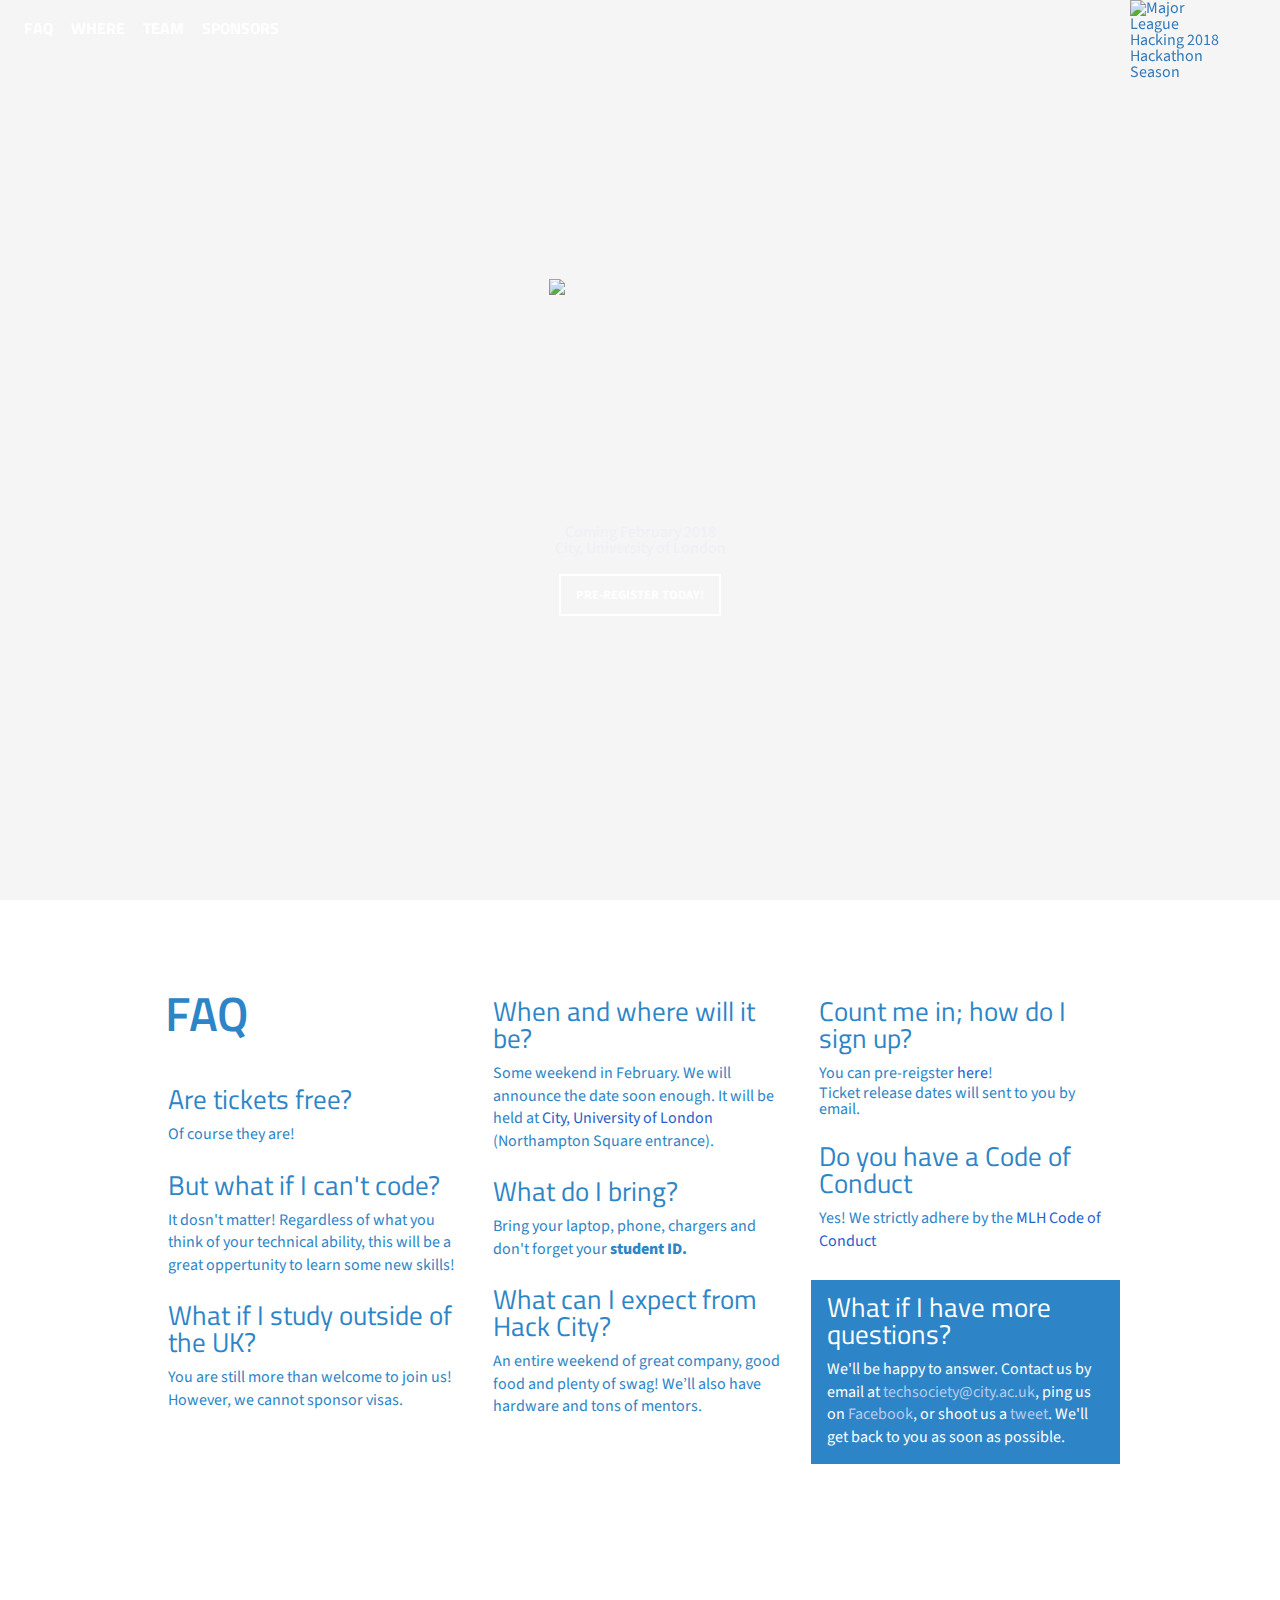
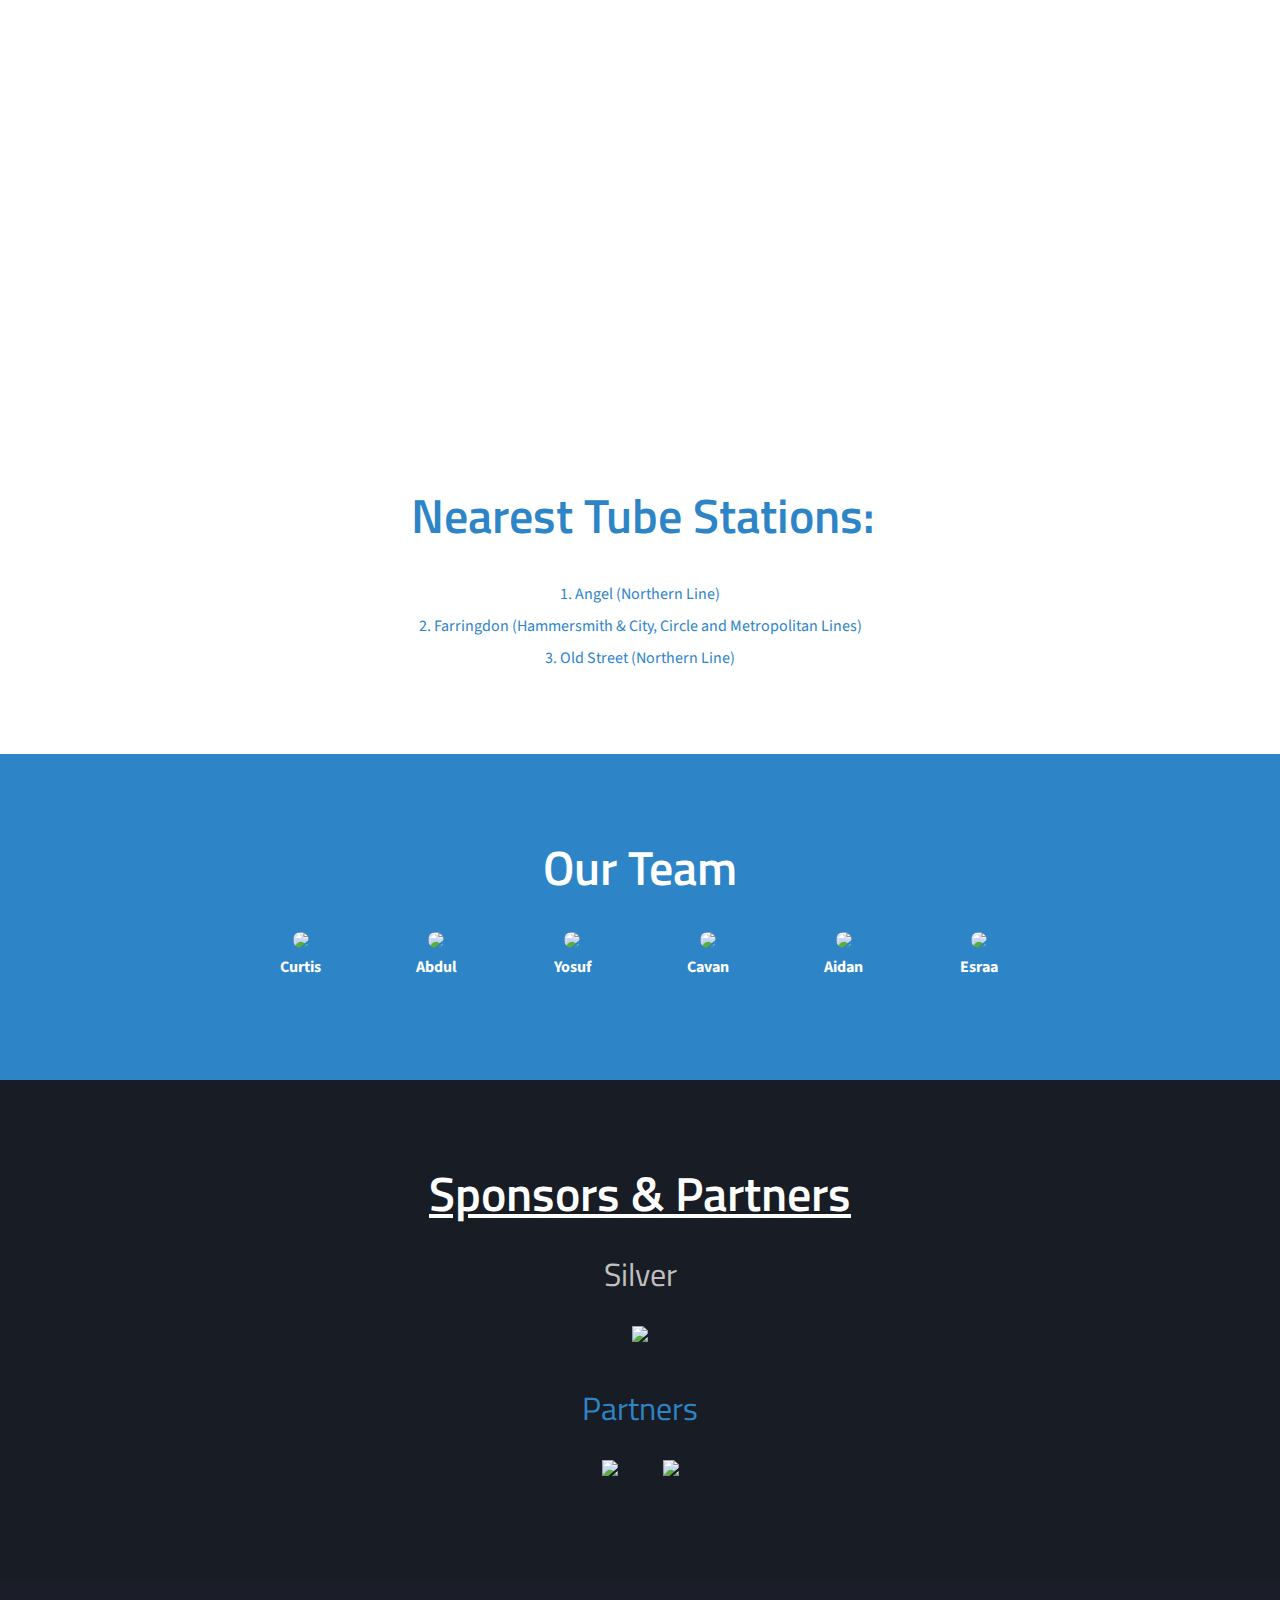
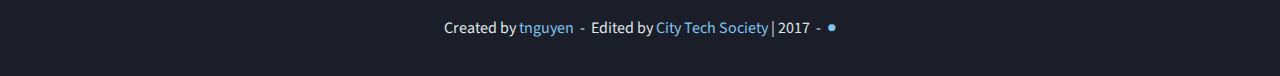
==== index.html @ ecba059d "Added sponsors" ====
<!doctype html>
<html>
	<head>
		<meta charset="UTF-8">
		<meta name="viewport" content="width=device-width, initial-scale=1, maximum-scale=1, user-scalable=no">
		<link rel="stylesheet" href="https://maxcdn.bootstrapcdn.com/bootstrap/3.3.7/css/bootstrap.min.css" integrity="sha384-BVYiiSIFeK1dGmJRAkycuHAHRg32OmUcww7on3RYdg4Va+PmSTsz/K68vbdEjh4u" crossorigin="anonymous">
		<link rel="stylesheet" href="css/style.css">
		<script type='text/javascript' src='js/particleground.js'></script>
		<title>Hack City 2018</title>
	</head>

	<body>
		<ul id="main-menu">
			<!--<li><img src="images/shield.svg" height="50px"></li>-->
			<li class="mobile menu-control" onClick="toggleMenu()">
			<svg width="16" height="10">
				<polygon fill="white" points="0,0 16,0 8,10"/>
			</svg>
			</li>
			<!--li class="menu-item"><a href="#schedule">Schedule</a></li-->
			<li class="menu-item"><a href="#faq">FAQ</a></li>
			<li class="menu-item"><a href="#map">Where</a></li>
			<li class="menu-item"><a href="#team">Team</a></li>
			<li class="menu-item"><a href="#sponsors">Sponsors</a></li>
			<!--li class="menu-item"><a href="#faq">Directions</a></li-->
		</ul>
		<header id="main-header">
			<div class="header-content-wrapper">
				<img class="logo" src="images/hcLogo.png">
				<!--<img class="logotext" src="images/logo.svg">-->
				<span class="header-info">
					<b>Coming February 2018</b><br>
					City, University of London
				</span>
				<div class="header-button-wrapper">
 					<!-- <button onClick="window.location = 'link to eventbrite;" href="link to eventbrite again">Apply</button> -->
					<!--button><a target="_blank" href="https://www.facebook.com/pg/MajorLeagueHacking/photos/?tab=album&album_id=1423917680992239" style="color:white;">Check out the pictures!</a></button -->
					<button><a target="_blank" onClick='signupShow();' style="color:white;">Pre-Register today!</a></button>
				</div>
			</div>
		</header>

<!--section id="schedule">
	<div class="content">
		<h2>Schedule</h2>
		<div class="table-container">
		<div class="table-block left">
			<table>
			<h4>Saturday</h4>
				<tr>
					<th>Time</th>
					<th>Activity</th>
					<th>Location</th>
				</tr>
				<tr>
					<td>10:00</td>
					<td>Registration</td>
					<td>Main Reception </td>
				</tr>
				<tr>
					<td>11:00</td>
					<td>Opening Ceremony</td>
					<td>B200 Lecture Theatre</td>
				</tr>
				<tr>
					<td>12:00</td>
					<td>Ice Breaker</td>
					<td>B200 Lecture Theatre</td>
				</tr>
				<tr>
					<td>12:00</td>
					<td><strong>Hacking Begins</strong></td>
					<td>Everywhere</td>
				</tr>
				<tr>
					<td>13:00</td>
					<td>Lunch</td>
					<td>Canteen</td>
				</tr>
				<tr>
					<td>14:00</td>
					<td>Git & GitHub Workshop - GitHub</td>
					<td>Workshop Room</td>
				</tr>
				<tr>
					<td>15:00</td>
					<td>Design Thinking Workshop - Accenture</td>
					<td>Workshop Room</td>
				</tr>
				<tr>
					<td>16:00</td>
					<td>Web Development (Reactjs) Workshop - Findmypast</td>
					<td>Workshop Room</td>
				</tr>
				<tr>
					<td>17:00</td>
					<td>iOS Workshop - City Tech Society</td>
					<td>Workshop Room</td>
				</tr>
				<tr>
					<td>18:00</td>
					<td>Mini Event - Accenture</td>
					<td>Workshop Room</td>
				</tr>
				<tr>
					<td>19:00</td>
					<td>Dinner</td>
					<td>Canteen</td>
				</tr>
				<tr>
					<td>20:30</td>
					<td>Mini Game - Horrible UX</td>
					<td>B200 Lecture Theatre</td>
				</tr>
				<tr>
					<td>22:30</td>
					<td>Mini Game - Werewolf</td>
					<td>B200 Lecture Theatre</td>
				</tr>
				<tr>
					<td>23:00</td>
					<td>!Midnight Snack</td>
					<td>OTLT Foyer</td>
				</tr>
			</table>
		</div>
		<div class="table-block right">
			<table>
			<h4>Sunday</h4>
				<tr>
					<th>Time</th>
					<th>Activity</th>
					<th>Location</th>
				</tr>
				<tr>
					<td>08:00</td>
					<td>Breakfast</td>
					<td>Canteen</td>
				</tr>
				<tr>
					<td>12:15</td>
					<td>Lunch</td>
					<td>Canteen</td>
				</tr>
				<tr>
					<td>13:00</td>
					<td><b>Hacking Ends</b></td>
					<td>Everywhere</td>
				</tr>
				<tr>
					<td>14:00</td>
					<td>Presentations & Judging </td>
					<td>ELG01 Lecture Theatre</td>
				</tr>
				<tr>
					<td>17:00</td>
					<td>Awards and Closing Ceremony</td>
					<td>ELG01 Lecture Theatre</td>
				</tr>
				<tr>
					<td>18:00</td>
					<td>End of event</td>
					<td>Everywhere</td>
				</tr>
			</table>
		</div>


		</div>

	</div>
</section-->
		<!--
		<section id="schedule">
			Add table here for schedule.
		</section>
		-->
		<section id="faq">
		<div class="content">
			<h2>FAQ</h2>
			<div class="question">
				  <h3>Are tickets free?</h3>
          <p>Of course they are!</p>
        </div>
        <div class="question">
          <h3>But what if I can't code?</h3>
					<p>It dosn't matter! Regardless of what you think of your technical ability, this will be a great oppertunity to learn some new skills!</p>
        </div>
        <div class="question">
          <h3>What if I study outside of the UK?</h3>
          <p>You are still more than welcome to join us! However, we cannot sponsor visas.</p>
        </div>
        <div class="question">
          <h3>When and where will it be?</h3>
          <p>Some weekend in February. We will announce the date soon enough. It will be held at <a href="https://www.google.co.uk/maps/place/London/@51.5278365,-0.1024559,19.2z/data=!3m1!5s0x48761b5a55d9d4a7:0x33062815d301a9f0!4m12!1m6!3m5!1s0x48761ca7b1d83351:0x570d19c20ab22a83!2sCity,+University+of+London!8m2!3d51.5280395!4d-0.1015937!3m4!1s0x48761b5a516556df:0xbc8a691339285ca9!8m2!3d51.5278179!4d-0.1025651" target="_blank">City, University of London</a> (Northampton Square entrance).</p>
				</div>
				<div class="question">
					<h3>What do I bring?</h3>
					<p>Bring your laptop, phone, chargers and don't forget your <strong>student ID.</strong></p>
				</div>
				<div class="question">
					<h3>What can I expect from Hack City?</h3>
					<p>An entire weekend of great company, good food and plenty of swag! We’ll also have hardware and tons of mentors.</p>
				</div>
				<div class="question">
					<h3>Count me in; how do I sign up?</h3>
					<p>You can pre-reigster <a onClick='signupShow();'>here</a>!</p> Ticket release dates will sent to you by email.
				</div>
				<div class="question">
					<h3>Do you have a Code of Conduct</h3>
					<p>Yes! We strictly adhere by the <a href="https://static.mlh.io/docs/mlh-code-of-conduct.pdf">MLH Code of Conduct</a> </p>
				</div>
				<div class="question last-question">
					<h3>What if I have more questions?</h3>
					<p>We'll be happy to answer. Contact us by email at <a href="mailto:techsociety@city.ac.uk">techsociety@city.ac.uk</a>, ping us on
					<a href="https://www.facebook.com/citytechsoc">Facebook</a>, or shoot us a <a href="https://twitter.com/citytechsoc">tweet</a>. We'll get back to you as soon as possible.</p></div>
			</div>
		</section>

		<div class="overlay" onClick="style.pointerEvents='none'"></div>
		<section id="map">
			<div class="overlay" onClick="style.pointerEvents='none'"></div>
			<div id="gmap-canvas"></div>
		</section>

		<section id="faq" style="text-align: center">
			<div class="question">
				<h2>Nearest Tube Stations:</h2> </br>
				<ul>
					<li>1. Angel (Northern Line)</li>
					</br>
					<li> 2. Farringdon (Hammersmith & City, Circle and Metropolitan Lines)</li>
					</br>
					<li> 3. Old Street (Northern Line)</li>
				</ul>
			</div>
		</section>

		<section id="team">
				<div class="content">
					<h2>Our Team</h2>
					<div class="team-container">
						<div class="core">
							<div class="member">
								<div class="member">
									<img src="images/squad/curtis.jpg">
									<span class="name">Curtis</span>
								</div>

								 <div class="member">
									<img src="images/squad/abdul.jpg">
									<span class="name">Abdul</span>
								</div>

								<div class="member">
									<img src="images/squad/yosuf.jpg">
									<span class="name">Yosuf</span>
								</div>

								<div class="member">
									<img src="images/squad/cavan.jpg">
									<span class="name">Cavan</span>
								</div>

								<div class="member">
									<img src="images/squad/aidan.jpg">
									<span class="name">Aidan</span>
								</div>

								<div class="member">
									<img src="images/squad/esraa.jpg">
									<span class="name">Esraa</span>
								</div>
							</div>

							<!--ADDD some words to the Squad
						<div class="helpers">
								<p>
							Come say 'Hi' to us!
						</p>
							</div>
					 -->

						</div>
					</div>
			</section>

		<section id="sponsors">
			<div class="content">
				<h2><u>Sponsors & Partners</u></h2>
				<!--Platinum Sponsors-->
				<div class="cooler_helpers">
					<!--h4 style="color:xxx;">Platinum</h3>
					<a href="http://accenture.com" target="_blank"><img style="width:250px; height: auto;" src="images/sponsors/accenture-w.png" class="l"/></a-->
				</div>
				<!--Gold Sponsors-->
				<div class="cooler_helpers">
					<!--h4 style="color:gold;">Gold</h3>
	       	<a href="http://www.findmypast.co.uk" target="_blank"><img style="width:300px; height: auto;" src="images/sponsors/fmp-white.png" class="m"/></a>
					<a href="http://www.aigaming.com/" target="_blank"><img style="width:300px; height: auto;" src="images/sponsors/aigaming2.png" class="m"/></a-->
				</div>
				<!--Silver Sponsors-->
				<div class="cooler_helpers">
					<h3 style="color:silver;">Silver</h3>
					<a href="http://github.com" target="_blank"><img style="width:150px; height: auto;" src="images/sponsors/gh.svg" class="l"/></a>
					<!--a href="https://www.starlingbank.com/" target="_blank"><img style="width:300px; height: auto;" src="images/sponsors/starling.png" class="m"/></a>
					<a href="http://http://get.tech/" target="_blank"><img style="width:200px; height: auto;" src="images/sponsors/tech.png" class="m"/></a-->
				</div>

				<br/>
				<!--Bronze Sponsors/Partners-->
				<div class="cooler_helpers">
					<h3 style="color:#2e85c6;">Partners</h3>
	        <a href="http://www.city.ac.uk/department-computer-science" target="_blank"><img style="width:150px; height: auto;" src="images/sponsors/whiteLogo.svg" class="m"/></a>
					<!--a href="https://www.bloomberg.com/" target="_blank"><img style="width:300px; height: auto;" src="images/sponsors/bloomberg.png" class="m"/></a-->
					<a href="http://mlh.io" target="_blank"><img style="width:200px; height: auto;" src="images/sponsors/mlh.svg" class="m"/></a>
				</div>

			</div>
		</section>
		<footer id="main-footer">
			Created by <a href="https://github.com/tnguyen/durhack" target="_blank">tnguyen</a>
			&nbsp;-&nbsp; Edited by <a href="http://www.cityuni.tech/" target="_blank">City Tech Society</a> | 2017 &nbsp;-&nbsp; <a href="#" onClick="cats()">&#9679;</a>
		</footer>
		</body>
		<a id="mlh-trust-badge" style="display:block;max-width:100px;min-width:60px;position:fixed;right:50px;top:0;width:10%;z-index:10000" href="https://mlh.io/seasons/eu-2018/events?utm_source=eu-2018&utm_medium=TrustBadge&utm_campaign=eu-2018&utm_content=white" target="_blank"><img src="https://s3.amazonaws.com/logged-assets/trust-badge/2018/white.svg" alt="Major League Hacking 2018 Hackathon Season" style="width:100%"></a>
		<div id="signup-wrapper" style="display:none; opacity:0;">
			<div id="signup-form">
				<img onClick="signupHide()" src="images/close.png" class="signup-close">
					<form action="https://twitter.us13.list-manage.com/subscribe?u=19caad93518708ccfc4e938ca&id=69f51cc0e4" method="post" id="mc-embedded-subscribe-form" name="mc-embedded-subscribe-form" class="validate" target="_blank" novalidate>
					<h2>Subscribe to our mailing list</h2>
					<p>Get updates on ticket release dates and other stuff - We don't spam and only email you stuff you actually want to know.</p>
					<div class="mc-field-group">
						<label for="mce-EMAIL">Email Address:  <span class="asterisk">*</span></label>
						<input style="color:black;" type="email" value="" name="EMAIL" class="required email" id="mce-EMAIL">
					</div>
					<div class="mc-field-group">
						<label for="mce-FNAME">First Name: <span class="asterisk">*</span></label>
						<input style="color:black;" type="text" value="" name="FNAME" class="required" id="mce-FNAME">
					</div>
					<div class="mc-field-group">
						<label for="mce-LNAME">Last Name: <span class="asterisk">*</span></label>
						<input style="color:black;" type="text" value="" name="LNAME" class="required" id="mce-LNAME">
					</div>
					<div id="mce-responses" class="clear">
						<div class="response" id="mce-error-response" style="display:none"></div>
						<div class="response" id="mce-success-response" style="display:none"></div>
					</div>
					<!-- real people should not fill this in and expect good things - do not remove this or risk form bot signups-->
					<div style="position: absolute; left: -5000px;" aria-hidden="true"><input type="text" name="b_ee9b5d55cd3684102e8203453_c3c26e2a56" tabindex="-1" value=""></div>
					<div class="clear">
						<div class="indicates-required"><span class="asterisk">*</span> indicates required</div>
						<input type="submit" value="Subscribe" name="subscribe" id="mc-embedded-subscribe" class="button">
					</div>
				</form>
			</div>
		</div>
	</body>

	<script type="text/javascript" src="https://maps.google.com/maps/api/js?key=AIzaSyD70GNb2FLOz3cVO-LpF0Jjk8STZgGZKX0"></script>
	<script src="https://maxcdn.bootstrapcdn.com/bootstrap/3.3.7/js/bootstrap.min.js" integrity="sha384-Tc5IQib027qvyjSMfHjOMaLkfuWVxZxUPnCJA7l2mCWNIpG9mGCD8wGNIcPD7Txa" crossorigin="anonymous"></script>
	<script type="text/javascript">
		function init_map(){
			var myOptions = {zoom:15,center:new google.maps.LatLng(51.5277895,  -0.10232189999999264),mapTypeId: google.maps.MapTypeId.ROADMAP};
			map = new google.maps.Map(document.getElementById("gmap-canvas"), myOptions);
			marker = new google.maps.Marker({map: map,position: new google.maps.LatLng(51.5277895,  -0.10232189999999264)});
			infowindow = new google.maps.InfoWindow({
				content: '<div class="map-pointer"><strong>City, University of London</strong>, Main Entrance</div>',
				maxWidth: 150
			});
			google.maps.event.addListener(marker, "click", function(){infowindow.open(map,marker);});
			infowindow.open(map,marker);
		}
		google.maps.event.addDomListener(window, 'load', init_map);

		// Fade header code
		var header = document.getElementById("main-header");
		var menu = document.getElementById("main-menu");
		var faded = false;
		document.onscroll = function() {
			var headerHeight = header.offsetHeight;
			if (document.body.scrollTop > headerHeight) {
				if (!faded) {
					menu.style.background = "rgba(0, 0, 0, 0.74)";
					faded = true;
				}
			} else if (faded) {
				menu.style.background = "rgba(0, 0, 0, 0)";
				faded = false;
			}
		}

		//Menu scrolly uppy downy
		var expanded = false;
		var menuitems = document.getElementsByClassName("menu-item");
		var menucontrol = document.getElementsByClassName("menu-control")[0];
		var i = 0;
		function toggleMenu() {
			if (expanded) {
				for (i = 0; i < menuitems.length; i++) {
					var item = menuitems[i];
					item.style.height = "0px";
					item.style.opacity = "0";
				}
				menucontrol.style.transform = "rotate(0deg)";
				menucontrol.style.textAlign = "left";
				menucontrol.style.marginBottom = "0px";
				expanded = false;
			} else {
				for (i = 0; i < menuitems.length; i++) {
					var item = menuitems[i];
					item.style.height = "55px";
					item.style.opacity = "1";
				}
				menucontrol.style.transform = "rotate(180deg)";
				menucontrol.style.textAlign = "right";
				menucontrol.style.marginBottom = "20px";
				expanded = true;
			}
		}

		// Signup boxy doo
		var signupWrapper = document.getElementById("signup-wrapper");
		function signupShow() {
			signupWrapper.style.display = "flex";
			signupWrapper.style.opacity = "0";
			setTimeout(function(){
				signupWrapper.style.opacity = "1";
			},100);
		}
		document.getElementById("signup-wrapper").addEventListener("click", function( e ){
			//Workaround to stop clicks on child closing the window
			e = window.event || e;
			if(this === e.target) {
				signupHide();
			}
		});
		function signupHide() {
			setTimeout(function(){
				signupWrapper.style.display = "none";
			},500);
			signupWrapper.style.opacity = "0";
		}
		function cats() {
			setInterval(function() {
				var cat = document.createElement("div");
				cat.className = "cat";
				var width = Math.floor((Math.random() * 200) + 100);
				var height = Math.floor((Math.random() * 200) + 50);
				var startLeft = Math.floor((Math.random() * screen.width));
				var img = document.createElement("img");
				img.setAttribute('width', width);
				img.setAttribute('height', height);
				img.setAttribute('src', "http://placekitten.com/"+width+"/"+height);
				cat.style.top = "0px";
				cat.style.left = startLeft+"px";
				cat.appendChild(img);
				document.getElementsByTagName("body")[0].appendChild(cat);
				setTimeout(function() {
					var cheight = document.getElementsByTagName("body")[0].clientHeight;
					cat.style.top = Math.floor((Math.random() * cheight) + 200)+"px";
				},100);
			}, 1000);
		}
		 document.addEventListener('DOMContentLoaded', function () {
		   var pg = particleground(document.getElementById('sponsors'), {
		 	    dotColor: '#364565',
		 	    lineColor: '#364565',
		 	    maxSpeedX: 0.3,
		 	    maxSpeedY: 0.3,
		 	    particleRadius: 7,
		 	    parallax: false
		 	  });
//		    pg.pause();
		   }, false);
	</script>
</html>
<!-- 63 6f 70 79 77 72 69 74 65 64 20 62 79 20 79 6f 75 72 20 6d 75 6d -->
---- css/style.css ----
/*
68 74 74 70 3a 2f 2f 69 2e 69 6d 67 75 72 2e 63 6f 6d 2f 79 53 66 44 75 37 63 2e 6a 70 67
*/


/*CSS Stylesheet for Durhack */


/*import fonts*/

@import 'https://fonts.googleapis.com/css?family=Titillium+Web:200,600,700';

@import 'https://fonts.googleapis.com/css?family=Source+Sans+Pro:400,700';

/*CSS reset to give a good Cross Border baseline*/

html, body, div, span, applet, object, iframe,
h1, h2, h3, h4, h5, h6, p, blockquote, pre,
a, abbr, acronym, address, big, cite, code,
del, dfn, em, img, ins, kbd, q, s, samp,
small, strike, strong, sub, sup, tt, var,
b, u, i, center,
dl, dt, dd, ol, ul, li,
fieldset, form, label, legend,
table, caption, tbody, tfoot, thead, tr, th, td,
article, aside, canvas, details, embed,
figure, figcaption, footer, header, hgroup,
menu, nav, output, ruby, section, summary,
time, mark, audio, video {
margin: 0;
padding: 0;
border: 0;
font: inherit;
vertical-align: baseline;
}

/* HTML5 display-role reset for older browsers */

article, aside, details, figcaption, figure,
footer, header, hgroup, menu, nav, section {
display: block;
}
/* text styling */
h1,h2,h3,h4,h5,h6 {
	font-family: 'Titillium Web', sans-serif;
}
h1 {
	font-size: 4em;
}
h2{
	font-size: 3em;
	font-weight: 600;
	margin-top: 10px;
	margin-bottom: 20px;
}
h3{
	font-size: 2em;
	margin-top: 10px;
	margin-bottom: 10px;
}
p{
	line-height: 1.4;
}
body {
font-family: 'Source Sans Pro', sans-serif;
line-height: 1;
}
ol, ul {
list-style: none;
}
blockquote, q {
quotes: none;
}
blockquote:before, blockquote:after,
q:before, q:after {
content: '';
content: none;
}
table {
border-collapse: collapse;
border-spacing: 0;
}
strong {
	font-weight: 800;
}


/*Begin main stylesheet*/

body {
	display: flex;
	flex-direction: column;
}

#main-menu {
font-family: 'Titillium Web', sans-serif;
	position: fixed;
	width: 100%;
	z-index: 100;
	padding-top: 20px;
	padding-left: 20px;
	padding-bottom: 20px;
	transition: 1s background-color;
	/*background-color: rgba(0, 0, 0, 0.74);*/
}
#main-menu li {
	display: inline-block;
	list-style-type: none;
	margin-right: 10px;
	margin-left: 4px;
	transition: 0.5s height;
}
#main-menu li a{
	color: #ffffff;
	font-weight: bold;
	text-transform: uppercase;
	text-decoration: none;
}
#main-menu li img{
display: inline;
list-style-type: none;
	height: 40px;
	position: relative;
	top: 12px;
	margin-right: 5px;
}

#main-header {
	display: flex;
	flex-direction: column;
	height: 100vh;
	background: #f5f5f5 url('../images/HackCity37.jpg') no-repeat center center fixed;
	-webkit-background-size: cover;
	-moz-background-size: cover;
	-o-background-size: cover;
	background-size: cover;
}

.header-content-wrapper {
	margin: auto;
	width: auto;
	text-align: center;
}
i {
	font-style: italic;
}

.header-button-wrapper {
	margin-top: 10px;
	margin-bottom: 10px;
}

.logo {
	height: 240px;
	display: block;
	margin: 5px auto;
-webkit-animation: fadein 2s; /* Safari, Chrome and Opera > 12.1 */
   -moz-animation: fadein 1s; /* Firefox < 16 */
    -ms-animation: fadein 1s; /* Internet Explorer */
     -o-animation: fadein 1s; /* Opera < 12.1 */
        animation: fadein 1s;
}

.logotext, .header-info, .header-button-wrapper {
	-webkit-animation: fadein 3s; /* Safari, Chrome and Opera > 12.1 */
	   -moz-animation: fadein 3s; /* Firefox < 16 */
	    -ms-animation: fadein 3s; /* Internet Explorer */
	     -o-animation: fadein 3s; /* Opera < 12.1 */
	        animation: fadein 3s;
}

.logotext {
display: block;
	height: 65px;
	margin: 5px auto;
}

.header-info {
	color: #f2eef6;
	margin-bottom: 10px;
	height: 40px;
	display: block;
	/*font-weight: bold;*/
}

.header-button-wrapper button, input[type="submit"] {
	font: 0.8em 'Source Sans Pro', sans-serif;
	text-transform: uppercase;
	font-weight: 700;
	padding: 10px 15px;
	background-color: rgba(255, 255, 255, 0);
	border: 2px solid #fff;
	color: #fff;
	margin-right: 10px;
	margin-left: 10px;
}

.header-button-wrapper button:hover, input[type="submit"]:hover {
	border: 2px solid #fff;
	background-color: #2e85c6;
	color: #fff;
}
/* section padding */
#about, #schedule, #faq, #team, #sponsors, #tickets {
	padding: 5em 4em;
}
#about {
	background-color: #2D85C7;
	color: #ffffff;
}

#about .content {
	display: flex;
}

#about .details, #about .side-image{
	flex: 1 1;
}
#about .content p {
	margin-bottom: 2em;
}

#about .side-image {
	display: flex;
}

#about .side-image img {
	margin: auto 0 auto auto;
	height: 450px;
	display: block;
}
#dataset {
	background-color: #3396E0;
	color: #fff;
	z-index: -0;
	padding: 40px 20px;
	text-align: center;
}
#dataset .content{
	max-width: 600px;
	margin-right: auto;
	margin-left: auto;
}
#dataset .content img{
    max-height: 20px;
    height: auto;
    width: 23%;
    padding: 1em;
    margin: 10px 5px 5px
}
#dataset h1 a {
    color: #FFF;
    text-decoration: none;
}
#dataset h1 a:hover {
    text-decoration: underline;
}

#map {
	height: 50vh;
}
#map iframe{
    pointer-events: none;
}
#gmap-canvas {
	width: 100%;
	height: 100%;
	z-index: 1;
}
.map-pointer {
	/*background-color: #911d1d;*/
	text-align: center;
	font: 13px 'Source Sans Pro', sans-serif;
	line-height: 17px;
	margin-top: 10px;
	margin-bottom: 10px;
}
/* Cheeky map overlay hack */
.overlay {
	background:transparent;
	position:relative;
	width:100%;
	height:50vh;
	top: 50vh;
	margin-top:-50vh;
	z-index: 5;
}


#schedule {
	background-color: #2D85C7;
	color: #ffffff;
}
#schedule h2, #tickets h2{
	text-align: center;
	margin-bottom: 0.5em;
}
#schedule .table-container, #tickets .table-container {
	margin: 0;
	padding: 0;
}

#schedule .table-block {
	margin: 10px auto;
	float: left;
	width: 45%;
	display: inline-block;
	height: 100%;
}

#signup-wrapper {
	width: 100vw;
	height: 100vh;
	position: fixed;
	left: 0;
	top: 0;
	background-color: rgba(0,0,0,0.6);
	transition: 0.5s;
	z-index: 99999999999999;
}

#signup-form {
	background-color: #2D85C7;
    color: #ffffff;
	width: 420px; /* Blaze it */
	height: 450px;
	margin: auto;
	padding: 1em;
	box-sizing: border-box;
}

#signup-form input[type="text"], #signup-form input[type="email"] {
	float: right;
	box-sizing: border-box;
	height: 1.7em;
	border: none;
	padding: 10px;
	width: 250px;
	outline: none !important;
	transition: 0.25s;
}

#signup-form input[type="text"]:focus, #signup-form input[type="email"]:focus {
	opacity: 0.9;
}

.signup-close {
	position: fixed;
	top: 10px;
	right: 10px;
	height: 32px;
	width: 32px;
}

.mc-field-group {
	height: 2em;
	line-height: 2em;
}

.indicates-required {
	float: left;
	margin-top: calc(1.5em + 8px);
}

#signup-form p {
	margin-bottom: 1em;
}

input#mc-embedded-subscribe {
	margin: 1.5em 0 0 0;
	display: block;
	height: auto;
	float: right;
}

@media screen and (max-width: 700px) {
	#schedule .table-block {
		width: 100%;
	}
}
#schedule h4 {
	font-weight: 600;
	text-transform: uppercase;
	font-size: 1.3em;
	color: #fff;
	margin-bottom: 10px;
}
#schedule b{
	font-weight: 500;
}
#schedule table {
    width: 100%;
    line-height: 1.25em;
}
#schedule .table-block.left {
	float: left;
}
#schedule .table-block.right {
	float: right;
	padding-right: 10px;
}
@media screen and (max-width: 470px) {
	#schedule .table-block.left, #schedule .table-block.right {
		padding: 0;
	}
	#schedule td, th {
		padding: 15px 15px 15px 0 !important;
	}
}
#schedule th {
	font-family: 'Titillium Web', sans-serif;
	font-weight: bold;
}
#schedule b {
	font-weight: bold;
	color: #fff;
}
#schedule i {
	font-style: italic;
}
#schedule p {
	text-align: center;
	padding-bottom: 15px;
}
#schedule td, th {
    border: 1px none #dddddd;
    text-align: left;
	border-bottom-style: solid;
	border-bottom-color: #fff;
	padding: 15px;
}


#faq {
	color: #2D85C7;
	background-color: #fff;
}
#faq a{
	color: #2462cd;
		text-decoration: none;
}
#faq a:hover{
	color: #587dd7;
}
#faq h2 {
	/*margin: 0 !important;*/
	padding: 0 0 10px 5px !important;
}
#faq .content {
-webkit-columns: 3 200px;
   -moz-columns: 3 200px;
        columns: 3 200px;
}
#faq h3 {
	font-size: 1.7em;
	margin-bottom: 10px;
}
#faq .question, #faq h2 {
	padding: .5em;
}
#faq .question {
	-webkit-column-break-inside: avoid;
	break-inside: avoid-column;
}
#faq .question.last-question {
	background-color: #2D85C7;
	margin-top: 20px;
	color: #fff;
	padding: 1em;
}
#faq .question.last-question h3{
	margin-top: -2px;
}
#faq .question.last-question a{
	color: #b5caef;
}
#faq .question.last-question a:hover{
	color: #8ec4f6;
	text-decoration: underline;
}
#team {
	background-color: #2D85C7 ;
	color: #ffffff;
}
#team h2{
	text-align: center;
}
#team .team-container .core {
	margin-right: auto;
	margin-left: auto;
	width: 100%;
	display: flex;
}
#team .member {
	width: 12%;
	display: inline-block;
	margin: 10px;
	text-align: center;
	flex: 1 1;
}
#team .member img {
	width: 100%;
	margin: auto;
	border-radius: 50%;
	overflow: hidden;
}
#team .member .name {
	font-weight: bold;
	margin-top: 8px;
	margin-bottom: 5px;
	width: 100%;
	display: block;
}
#team .member .description {
	/*font-weight: 100;	*/
}
#team .helpers {
	margin-top: 55px;
}
#tickets {
	background-color: #835f8b;
	color: #fff;
	padding: 40px 20px;
	text-align: center;
}

#tickets a {
	color: lightblue;
	text-decoration: none;
}

#tickets a:hover {
	text-decoration: underline;
}

#tickets table{
	margin: 1em auto;
	width: 90%;
	text-align: left;
}

#tickets table tr th {
	font-weight: 800;
}

#tickets table tr td {
	padding: 0.75em;
}

#sponsors {
	background-color: #181c24;
	color: #ffffff;
	z-index: -0;
}
#sponsors .content {
	/*background-color: #e9b1b1;*/
	z-index: 999;
}
#sponsors p{
	text-align: center;
	margin: 25px;
}
#sponsors img{
	padding: 1em;
	/*background-color: rgba(29, 34, 42, 0.63);*/
	height: 200px;
	margin: 10px 5px 5px;
	z-index: 999;
}

canvas.pg-canvas {
background-color: /*#3f2743*/;
/*background-color: #171b24;*/
position: absolute;
z-index: -99;
	overflow: hidden;
	width: 90%;
	right: 0;
}
#sponsors img:hover{
	background-color: #2b3240;
}
#sponsors .partners img:hover {
	background-color: transparent;
}
.helpers, .partners {
	margin-right: auto;
	margin-left: auto;
	text-align: center;
}
.cooler_helpers {
	text-align: center;
}
.partners {
	width: 96.8%;
	background-color: rgba(45, 53, 66, 0.63);
	text-align: center;
}
.partners:hover{
	background-color: #2b3240;
}
.partners a img:hover{
	background-color: rgba(255, 255, 255, 0);
}

.helpers a img{
	background-color: rgba(29, 34, 42, 0.63);
	width: 23%;
}
#sponsors h2{
	text-align: center;
	margin-bottom: 40px;
}
#main-footer {
	text-align: center;
	padding: 40px;
	color: #dfe6ea;
	z-index: 1;
	background-color: rgba(22, 26, 36, 0.98);
}
#main-footer a, #sponsors a{
	color: #80c3ef;
	text-decoration: none;
}

#main-menu .mobile {
	display: none;
}

/* Media Queries */
@media screen and (min-width: 1080px) {
	.content {
		width: 960px;
		margin-right: auto;
		margin-left: auto;
	}
}
@media screen and (max-width: 1000px) {
	#team .team-container .core {
		flex-wrap: wrap;
		justify-content: center;
	}
	#team .member {
		width: 100px;
		flex: auto;
		display: flex;
		flex-direction: column;
	}
	#team .member img {
		max-width: 100px;
	}
	#about .side-image img {
		height: 300px;
	}
}
@media screen and (min-width:751px){
	#about .content .details {
		float: left;
		width: 50%;
	}
}
@media screen and (max-width: 768px) {

	#main-header {
		display: flex;
		flex-direction: column;
		height: 100vh;
		background: #f5f5f5 url('../images/HackCity37.jpg') no-repeat center center fixed;
		-webkit-background-size: cover;
		-moz-background-size: cover;
		-o-background-size: cover;
		background-size: cover;
	}

/*	#about {
		flex-direction: column;
	}*/
	#sponsors {
		padding: 5em 0;
	}
	#sponsors .partners img {
		max-height: 125px;
	}
	#about, #faq, #team, #sponsors, #schedule {
		padding: 5em 1.5em;
	}
	#about .side-image {
		width: 100%;
		display: none;
		/* cat begone */
	}
}

@media screen and (max-width: 470px) {
	.partners {
		background-color: transparent;
		height: 200px;
		width: 100%;
		margin: 0 0 5px;
	}
	.partners:hover{
		background-color: transparent;
	}
	/* i'm going to hell for this hack */
	.partners .behave {
		height: 200px;
		width: 200px;
		background-color: rgba(45, 53, 66, 0.4);
		margin: 0 auto;
		display: flex;
		background-image: url('../images/sponsors/dcc.svg');
		background-position: center;
		background-size: 280px auto;
		background-repeat: no-repeat;
		padding: 0 15px;
	}
	.partners .behave:hover{
		background-color: #2b3240;
	}
	#sponsors .partners img {
		display: none; /* lol */
	}
	#sponsors img{
		padding: 1em;
		background-color: #1d222b;
		height: 200px;
		width: 200px;
		margin: 10px 5px 5px;
	}
	#main-menu {
		display: flex;
		flex-direction: column;
		padding: 10px 0 0 10px;
	}
	#main-menu li:not(.mobile) {
		margin-bottom: 0.3em;
		height: 0;
		opacity: 0;
	}
	#main-menu .mobile {
		display: block;
		margin-top: 7px;
	}
	#mlh-trust-badge {
		right: 10px !important;
	}
	#signup-form {
		width: 100%;
		height: 100vh;
		overflow: scroll;
		padding-bottom: 10px;
	}
	#signup-form label {
		display: block;
	}
	#signup-form input[type="text"], #signup-form input[type="email"] {
		border-radius: 1px;
		float: none;
	}
	.mc-field-group {
		height: auto;
	}
	input#mc-embedded-subscribe, .indicates-required {
		float: none;
	}

}

/* Extras */

@keyframes fadein {
    from { opacity: 0; }
    to   { opacity: 1; }
}

/* Firefox < 16 */
@-moz-keyframes fadein {
    from { opacity: 0; }
    to   { opacity: 1; }
}

/* Safari, Chrome and Opera > 12.1 */
@-webkit-keyframes fadein {
    from { opacity: 0; }
    to   { opacity: 1; }
}

/* Internet Explorer */
@-ms-keyframes fadein {
    from { opacity: 0; }
    to   { opacity: 1; }
}

/* Opera < 12.1 */
@-o-keyframes fadein {
    from { opacity: 0; }
    to   { opacity: 1; }
}

.cat {
	position: absolute;
	transition: 10s;
}
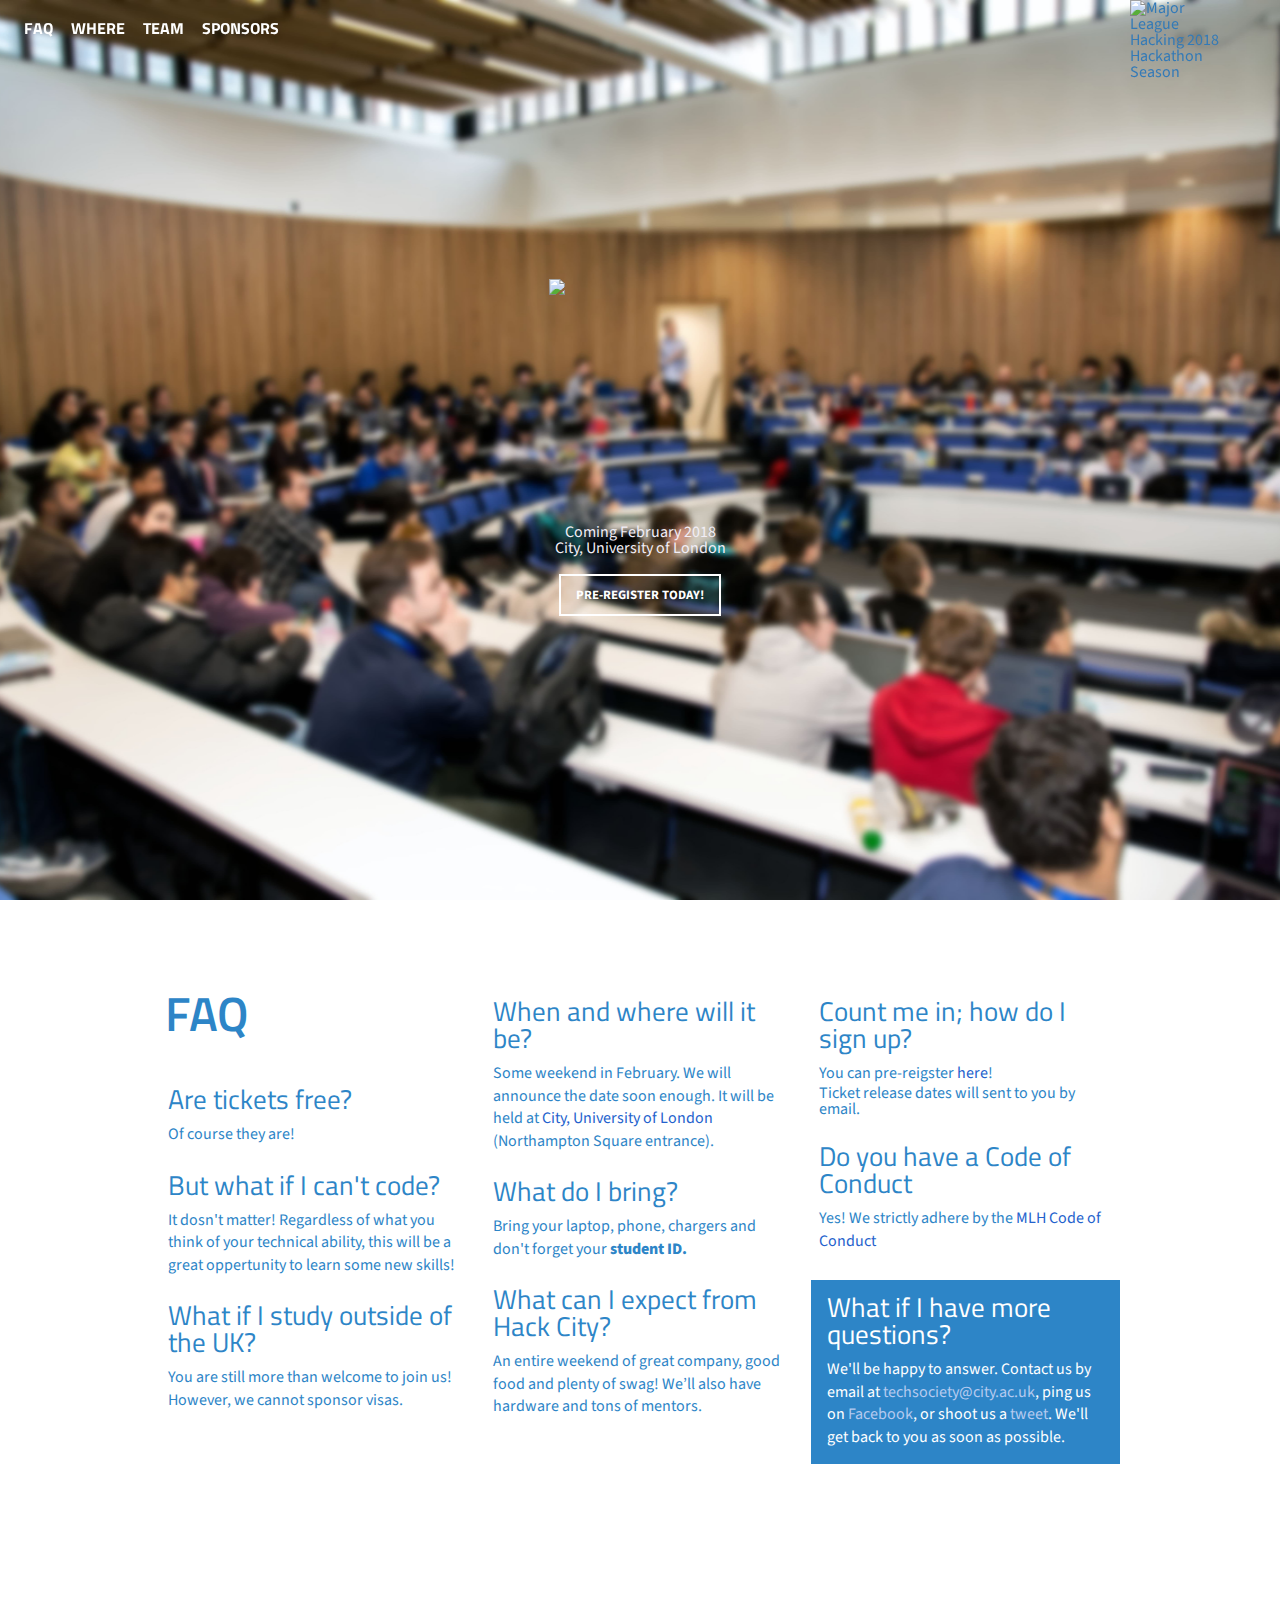
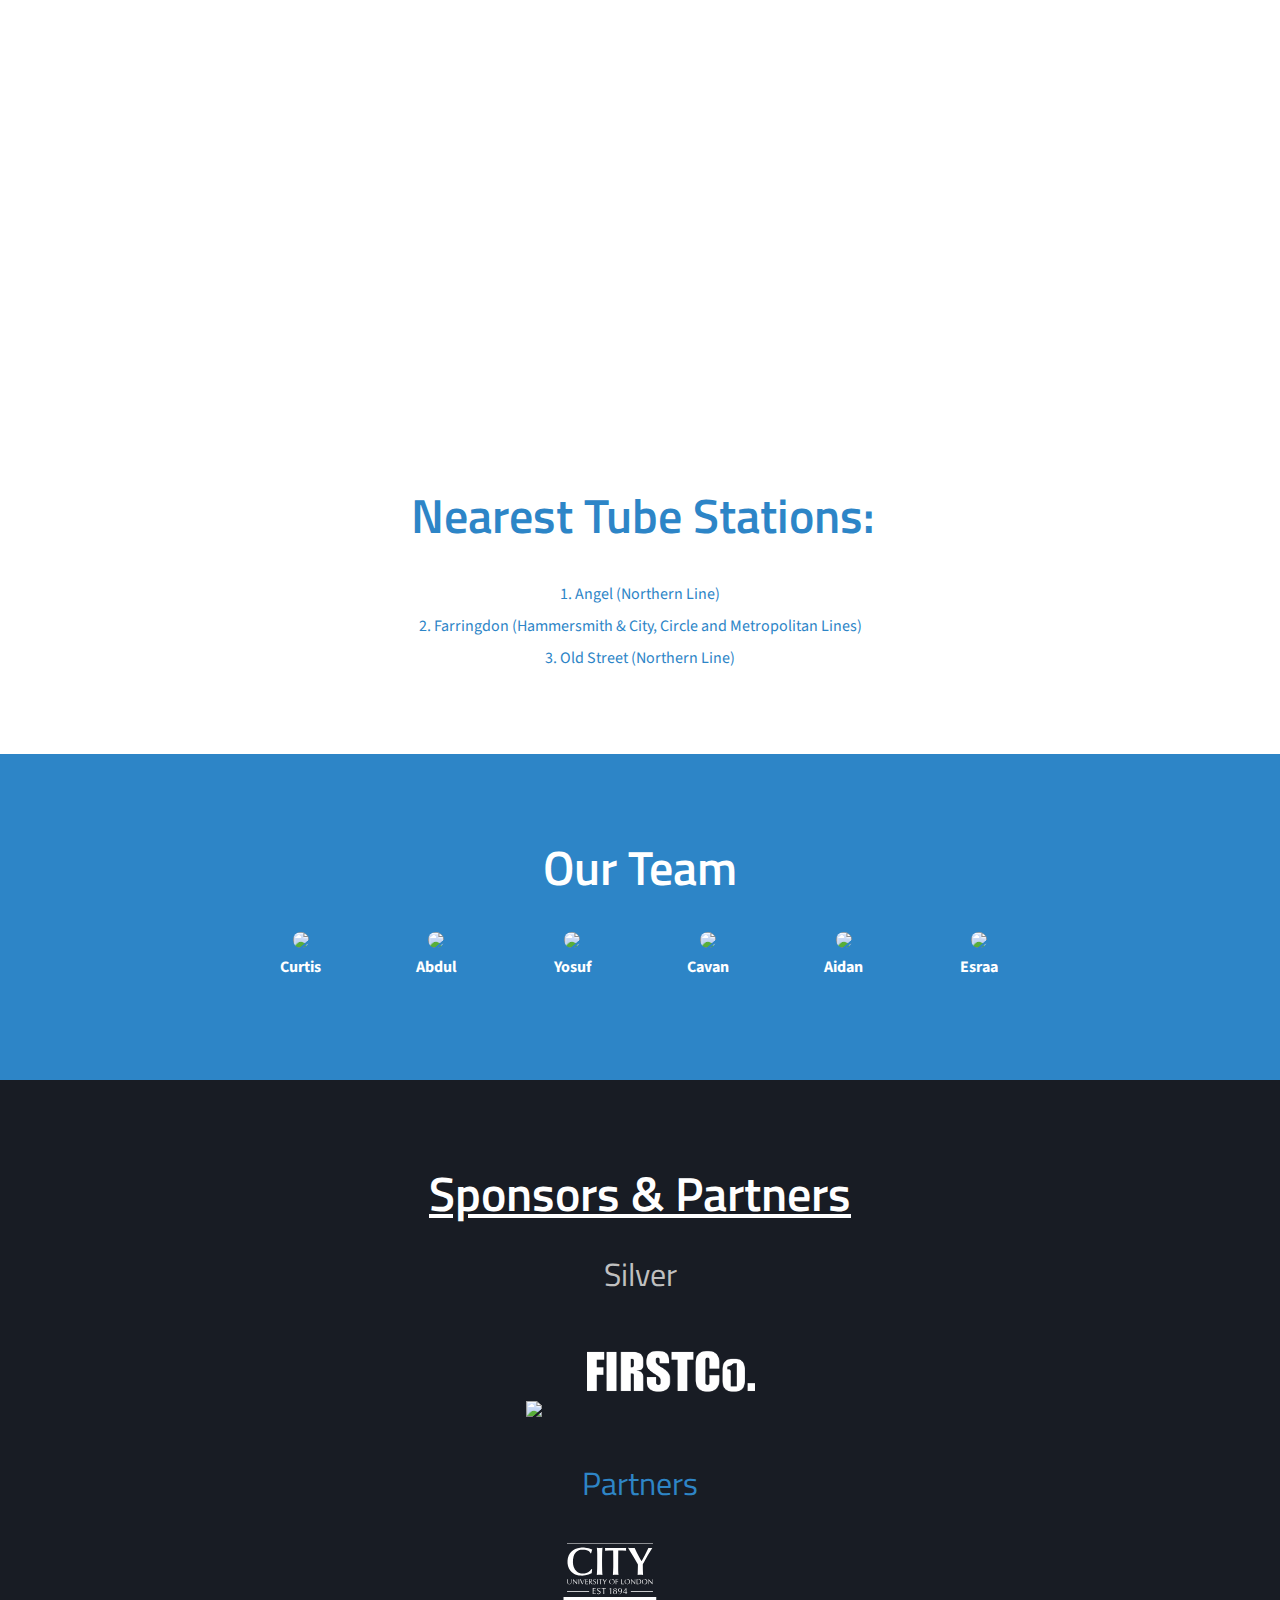
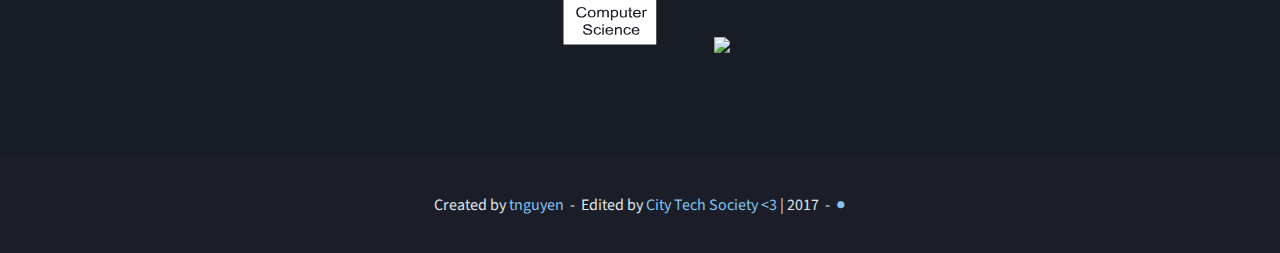
==== commit f02d7723: "Add new sponsors" ====
--- a/index.html
+++ b/index.html
@@ -291,36 +291,36 @@
 				<!--Platinum Sponsors-->
 				<div class="cooler_helpers">
 					<!--h4 style="color:xxx;">Platinum</h3>
-					<a href="http://accenture.com" target="_blank"><img style="width:250px; height: auto;" src="images/sponsors/accenture-w.png" class="l"/></a-->
+					<a href="https://accenture.com" target="_blank"><img style="width:250px; height: auto;" src="images/sponsors/accenture-w.png" class="l"/></a-->
 				</div>
 				<!--Gold Sponsors-->
 				<div class="cooler_helpers">
 					<!--h4 style="color:gold;">Gold</h3>
-	       	<a href="http://www.findmypast.co.uk" target="_blank"><img style="width:300px; height: auto;" src="images/sponsors/fmp-white.png" class="m"/></a>
-					<a href="http://www.aigaming.com/" target="_blank"><img style="width:300px; height: auto;" src="images/sponsors/aigaming2.png" class="m"/></a-->
+	       	<a href="https://www.findmypast.co.uk" target="_blank"><img style="width:300px; height: auto;" src="images/sponsors/fmp-white.png" class="m"/></a>
+					<a href="https://www.aigaming.com/" target="_blank"><img style="width:300px; height: auto;" src="images/sponsors/aigaming2.png" class="m"/></a-->
 				</div>
 				<!--Silver Sponsors-->
 				<div class="cooler_helpers">
 					<h3 style="color:silver;">Silver</h3>
-					<a href="http://github.com" target="_blank"><img style="width:150px; height: auto;" src="images/sponsors/gh.svg" class="l"/></a>
-					<!--a href="https://www.starlingbank.com/" target="_blank"><img style="width:300px; height: auto;" src="images/sponsors/starling.png" class="m"/></a>
-					<a href="http://http://get.tech/" target="_blank"><img style="width:200px; height: auto;" src="images/sponsors/tech.png" class="m"/></a-->
+					<a href="https://github.com" target="_blank"><img style="width:180px; height: auto;" src="images/sponsors/gh.svg" class="l"/></a>
+					<!--a href="https://www.starlingbank.com/" target="_blank"><img style="width:350px; height: auto;" src="images/sponsors/starling.png" class="l"/></a-->
+					<a href="http://www.firstco.uk.com" target="_blank"><img style="width:200px; height: auto;" src="images/sponsors/firstco.png" class="l"/></a>
 				</div>
 
 				<br/>
 				<!--Bronze Sponsors/Partners-->
 				<div class="cooler_helpers">
 					<h3 style="color:#2e85c6;">Partners</h3>
-	        <a href="http://www.city.ac.uk/department-computer-science" target="_blank"><img style="width:150px; height: auto;" src="images/sponsors/whiteLogo.svg" class="m"/></a>
+	        <a href="https://www.city.ac.uk/department-computer-science" target="_blank"><img style="width:150px; height: auto;" src="images/sponsors/cityCS.svg" class="m"/></a>
 					<!--a href="https://www.bloomberg.com/" target="_blank"><img style="width:300px; height: auto;" src="images/sponsors/bloomberg.png" class="m"/></a-->
-					<a href="http://mlh.io" target="_blank"><img style="width:200px; height: auto;" src="images/sponsors/mlh.svg" class="m"/></a>
-				</div>
-
+					<a href="https://mlh.io" target="_blank"><img style="width:200px; height: auto;" src="images/sponsors/mlh.svg" class="m"/></a>
+					<!--a href="https://https://get.tech/" target="_blank"><img style="width:200px; height: auto;" src="images/sponsors/tech.png" class="m"/></a-->
+				</div>
 			</div>
 		</section>
 		<footer id="main-footer">
 			Created by <a href="https://github.com/tnguyen/durhack" target="_blank">tnguyen</a>
-			&nbsp;-&nbsp; Edited by <a href="http://www.cityuni.tech/" target="_blank">City Tech Society</a> | 2017 &nbsp;-&nbsp; <a href="#" onClick="cats()">&#9679;</a>
+			&nbsp;-&nbsp; Edited by <a href="https://www.cityuni.tech/" target="_blank">City Tech Society <3</a> | 2017 &nbsp;-&nbsp; <a href="#" onClick="cats()">&#9679;</a>
 		</footer>
 		</body>
 		<a id="mlh-trust-badge" style="display:block;max-width:100px;min-width:60px;position:fixed;right:50px;top:0;width:10%;z-index:10000" href="https://mlh.io/seasons/eu-2018/events?utm_source=eu-2018&utm_medium=TrustBadge&utm_campaign=eu-2018&utm_content=white" target="_blank"><img src="https://s3.amazonaws.com/logged-assets/trust-badge/2018/white.svg" alt="Major League Hacking 2018 Hackathon Season" style="width:100%"></a>
@@ -451,7 +451,7 @@
 				var img = document.createElement("img");
 				img.setAttribute('width', width);
 				img.setAttribute('height', height);
-				img.setAttribute('src', "http://placekitten.com/"+width+"/"+height);
+				img.setAttribute('src', "https://placekitten.com/"+width+"/"+height);
 				cat.style.top = "0px";
 				cat.style.left = startLeft+"px";
 				cat.appendChild(img);
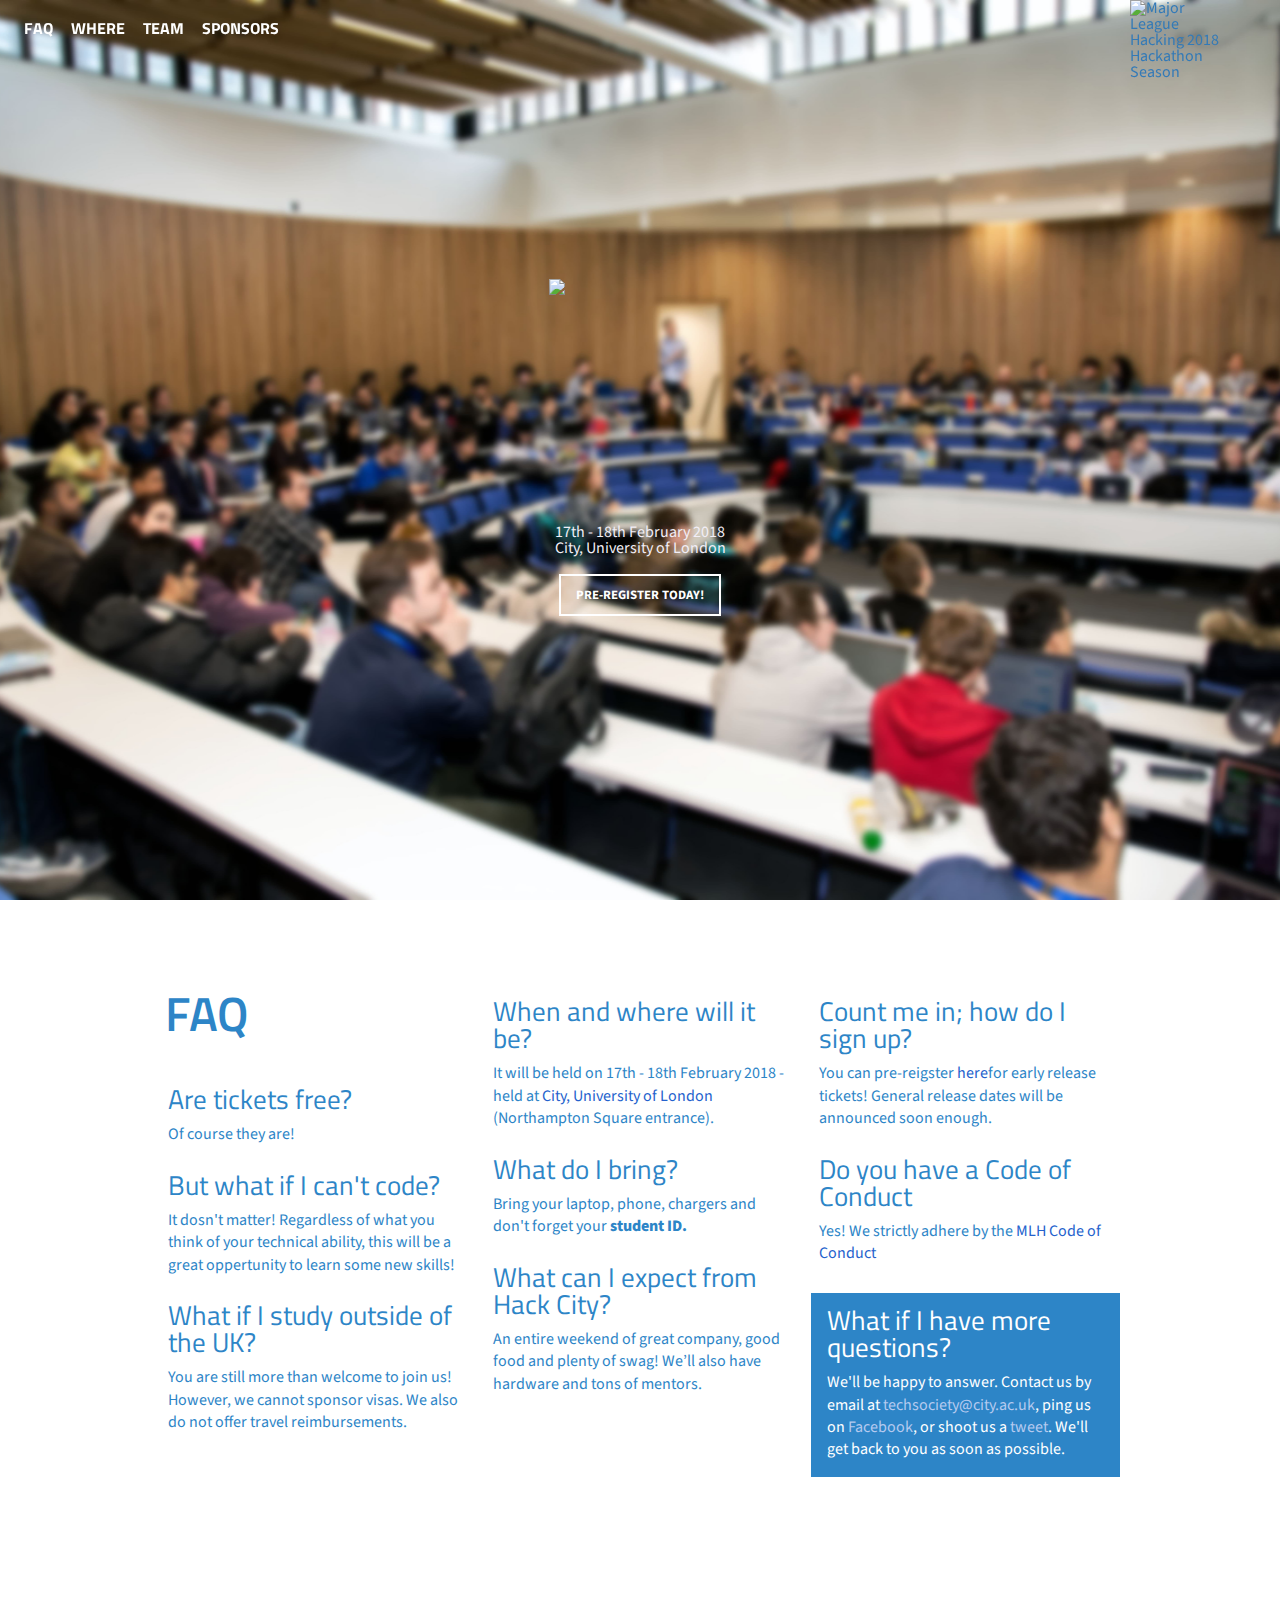
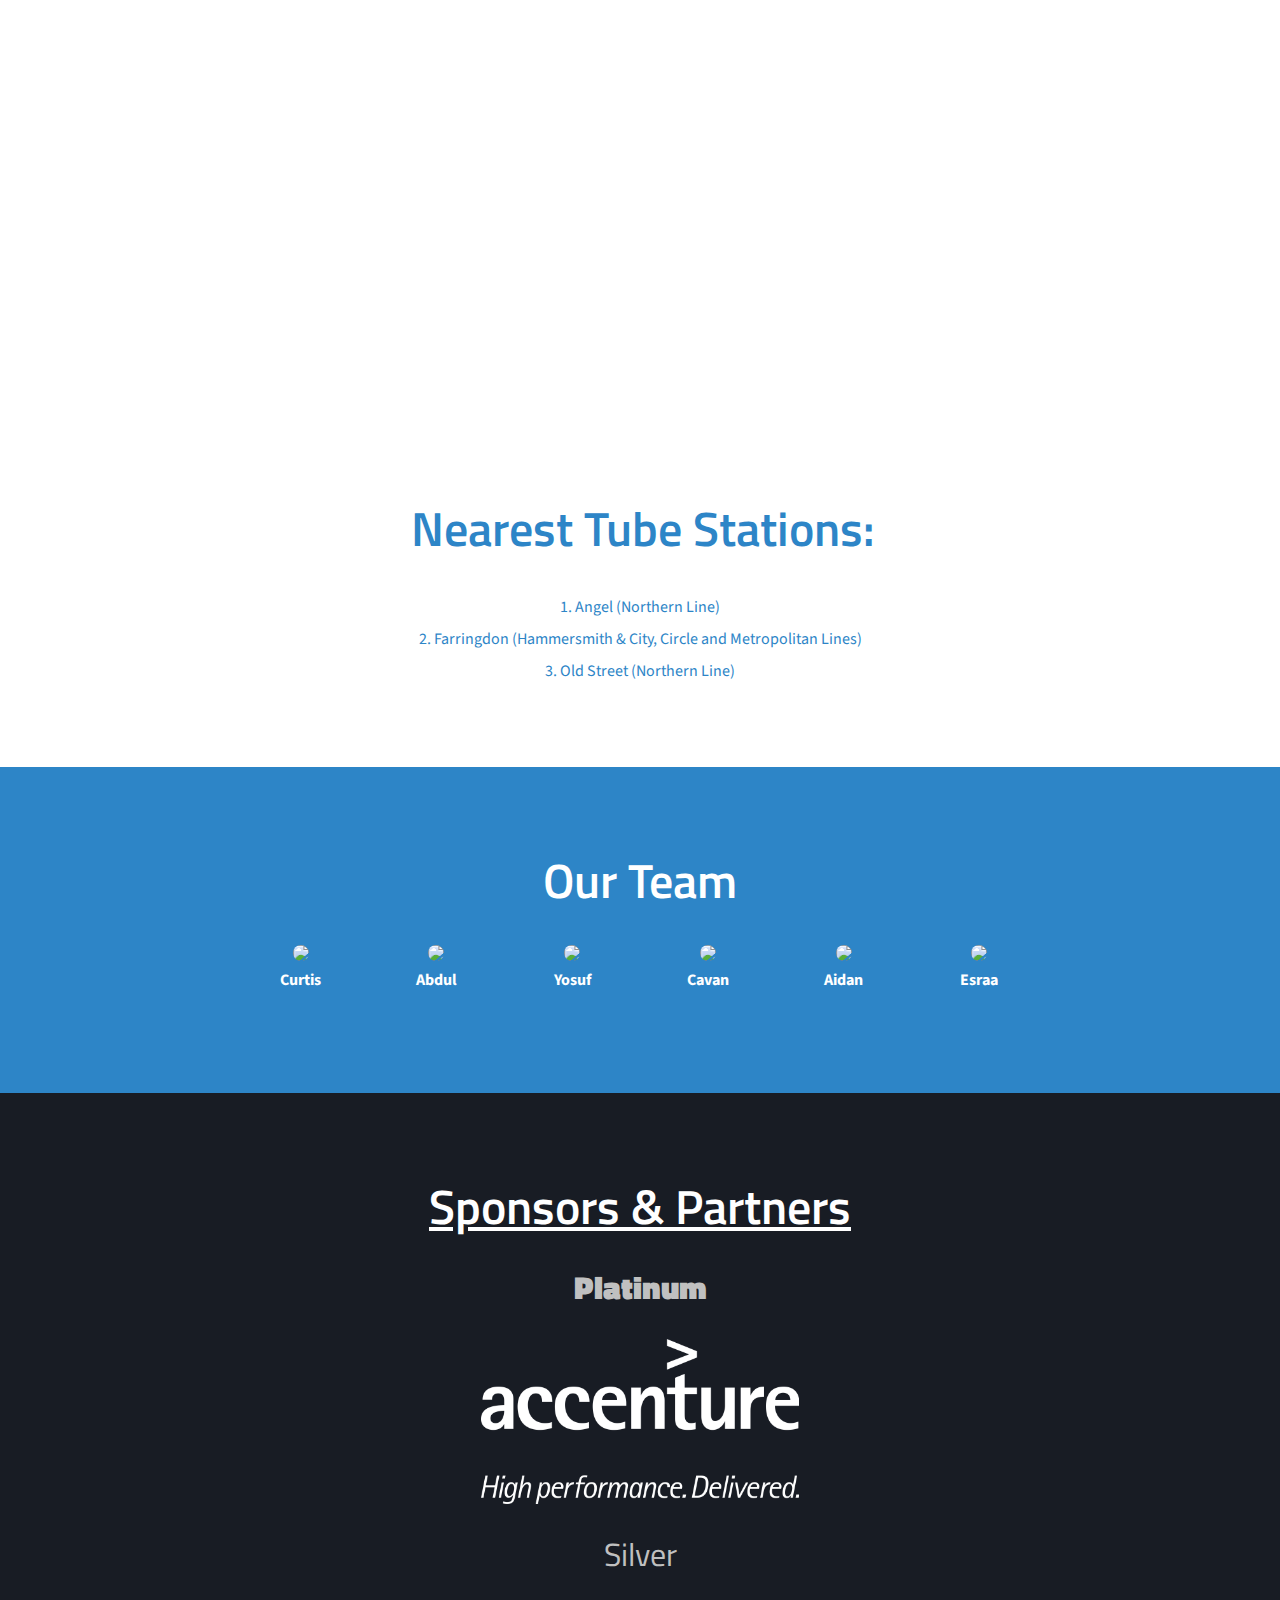
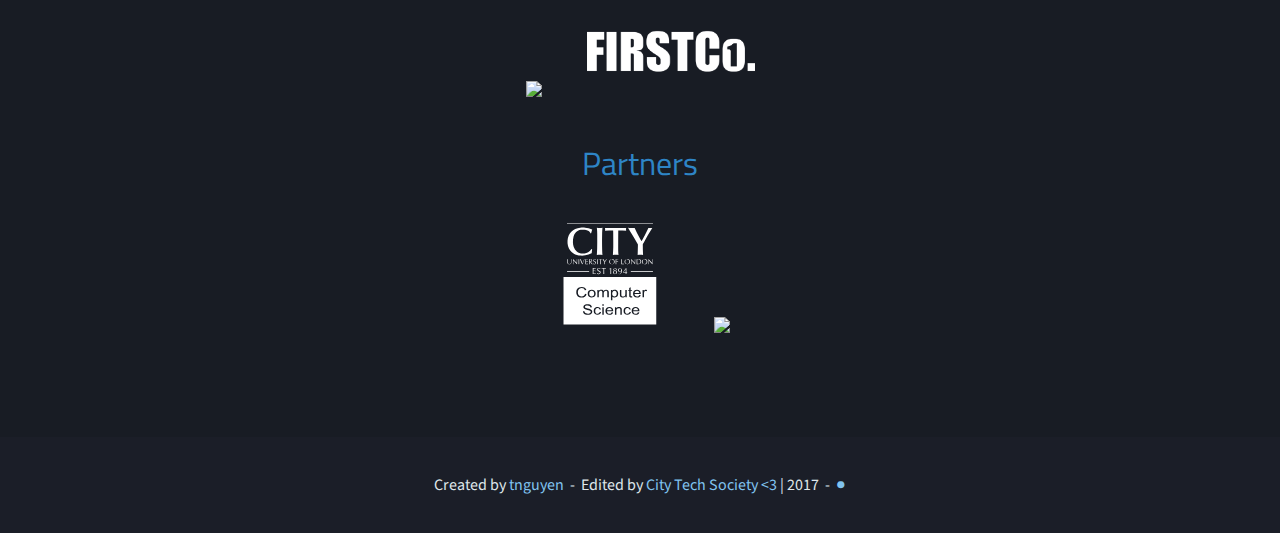
==== commit 577c774a: "Updated dates" ====
--- a/index.html
+++ b/index.html
@@ -6,7 +6,7 @@
 		<link rel="stylesheet" href="https://maxcdn.bootstrapcdn.com/bootstrap/3.3.7/css/bootstrap.min.css" integrity="sha384-BVYiiSIFeK1dGmJRAkycuHAHRg32OmUcww7on3RYdg4Va+PmSTsz/K68vbdEjh4u" crossorigin="anonymous">
 		<link rel="stylesheet" href="css/style.css">
 		<script type='text/javascript' src='js/particleground.js'></script>
-		<title>Hack City 2018</title>
+		<title>HackCity 2018</title>
 	</head>
 
 	<body>
@@ -29,7 +29,7 @@
 				<img class="logo" src="images/hcLogo.png">
 				<!--<img class="logotext" src="images/logo.svg">-->
 				<span class="header-info">
-					<b>Coming February 2018</b><br>
+					<b>17th - 18th February 2018</b><br>
 					City, University of London
 				</span>
 				<div class="header-button-wrapper">
@@ -188,11 +188,11 @@
         </div>
         <div class="question">
           <h3>What if I study outside of the UK?</h3>
-          <p>You are still more than welcome to join us! However, we cannot sponsor visas.</p>
+          <p>You are still more than welcome to join us! However, we cannot sponsor visas. We also do not offer travel reimbursements.</p>
         </div>
         <div class="question">
           <h3>When and where will it be?</h3>
-          <p>Some weekend in February. We will announce the date soon enough. It will be held at <a href="https://www.google.co.uk/maps/place/London/@51.5278365,-0.1024559,19.2z/data=!3m1!5s0x48761b5a55d9d4a7:0x33062815d301a9f0!4m12!1m6!3m5!1s0x48761ca7b1d83351:0x570d19c20ab22a83!2sCity,+University+of+London!8m2!3d51.5280395!4d-0.1015937!3m4!1s0x48761b5a516556df:0xbc8a691339285ca9!8m2!3d51.5278179!4d-0.1025651" target="_blank">City, University of London</a> (Northampton Square entrance).</p>
+          <p>It will be held on 17th - 18th February 2018 - held at <a href="https://www.google.co.uk/maps/place/London/@51.5278365,-0.1024559,19.2z/data=!3m1!5s0x48761b5a55d9d4a7:0x33062815d301a9f0!4m12!1m6!3m5!1s0x48761ca7b1d83351:0x570d19c20ab22a83!2sCity,+University+of+London!8m2!3d51.5280395!4d-0.1015937!3m4!1s0x48761b5a516556df:0xbc8a691339285ca9!8m2!3d51.5278179!4d-0.1025651" target="_blank">City, University of London</a> (Northampton Square entrance).</p>
 				</div>
 				<div class="question">
 					<h3>What do I bring?</h3>
@@ -204,7 +204,7 @@
 				</div>
 				<div class="question">
 					<h3>Count me in; how do I sign up?</h3>
-					<p>You can pre-reigster <a onClick='signupShow();'>here</a>!</p> Ticket release dates will sent to you by email.
+					<p>You can pre-reigster <a onClick='signupShow();'>here</a>for early release tickets! General release dates will be announced soon enough.</p>
 				</div>
 				<div class="question">
 					<h3>Do you have a Code of Conduct</h3>
@@ -227,7 +227,7 @@
 			<div class="question">
 				<h2>Nearest Tube Stations:</h2> </br>
 				<ul>
-					<li>1. Angel (Northern Line)</li>
+					<li> 1. Angel (Northern Line)</li>
 					</br>
 					<li> 2. Farringdon (Hammersmith & City, Circle and Metropolitan Lines)</li>
 					</br>
@@ -272,15 +272,6 @@
 									<span class="name">Esraa</span>
 								</div>
 							</div>
-
-							<!--ADDD some words to the Squad
-						<div class="helpers">
-								<p>
-							Come say 'Hi' to us!
-						</p>
-							</div>
-					 -->
-
 						</div>
 					</div>
 			</section>
@@ -290,12 +281,12 @@
 				<h2><u>Sponsors & Partners</u></h2>
 				<!--Platinum Sponsors-->
 				<div class="cooler_helpers">
-					<!--h4 style="color:xxx;">Platinum</h3>
-					<a href="https://accenture.com" target="_blank"><img style="width:250px; height: auto;" src="images/sponsors/accenture-w.png" class="l"/></a-->
+					<h3 style="color:silver;"><strong>Platinum</strong></h3>
+					<a href="https://accenture.com" target="_blank"><img style="width:350px; height: auto;" src="images/sponsors/accenture.png" class="l"/></a>
 				</div>
 				<!--Gold Sponsors-->
 				<div class="cooler_helpers">
-					<!--h4 style="color:gold;">Gold</h3>
+					<!--h3 style="color:gold;">Gold</h3>
 	       	<a href="https://www.findmypast.co.uk" target="_blank"><img style="width:300px; height: auto;" src="images/sponsors/fmp-white.png" class="m"/></a>
 					<a href="https://www.aigaming.com/" target="_blank"><img style="width:300px; height: auto;" src="images/sponsors/aigaming2.png" class="m"/></a-->
 				</div>
@@ -303,8 +294,9 @@
 				<div class="cooler_helpers">
 					<h3 style="color:silver;">Silver</h3>
 					<a href="https://github.com" target="_blank"><img style="width:180px; height: auto;" src="images/sponsors/gh.svg" class="l"/></a>
-					<!--a href="https://www.starlingbank.com/" target="_blank"><img style="width:350px; height: auto;" src="images/sponsors/starling.png" class="l"/></a-->
+					<!--a href="https://www.starlingbank.com/" target="_blank"><img style="width:350px; height: auto;" src="images/sponsors/starling.png" class="l"/></-->
 					<a href="http://www.firstco.uk.com" target="_blank"><img style="width:200px; height: auto;" src="images/sponsors/firstco.png" class="l"/></a>
+					<!--a href="https://www.nexmo.com" target="_blank"><img style="width:230px; height: auto;" src="images/sponsors/nexmo.png" class="l"/></a-->
 				</div>
 
 				<br/>
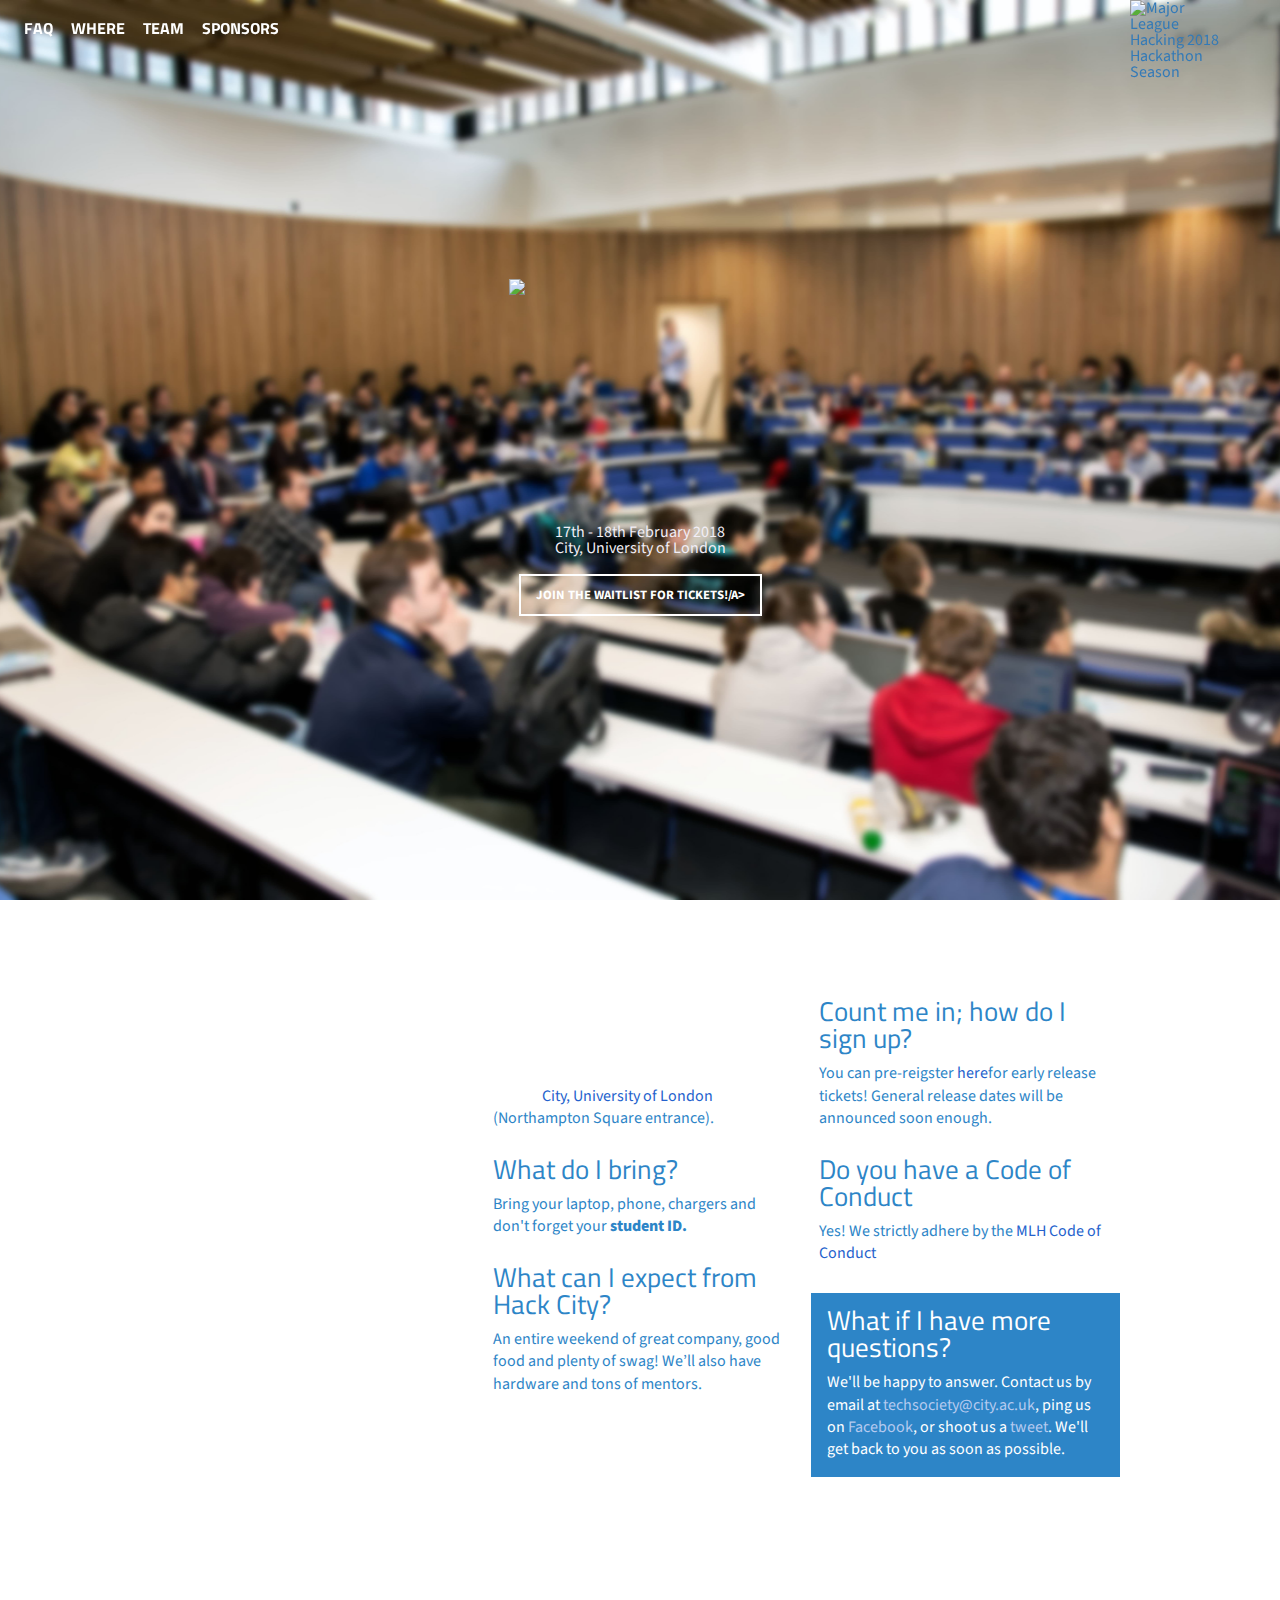
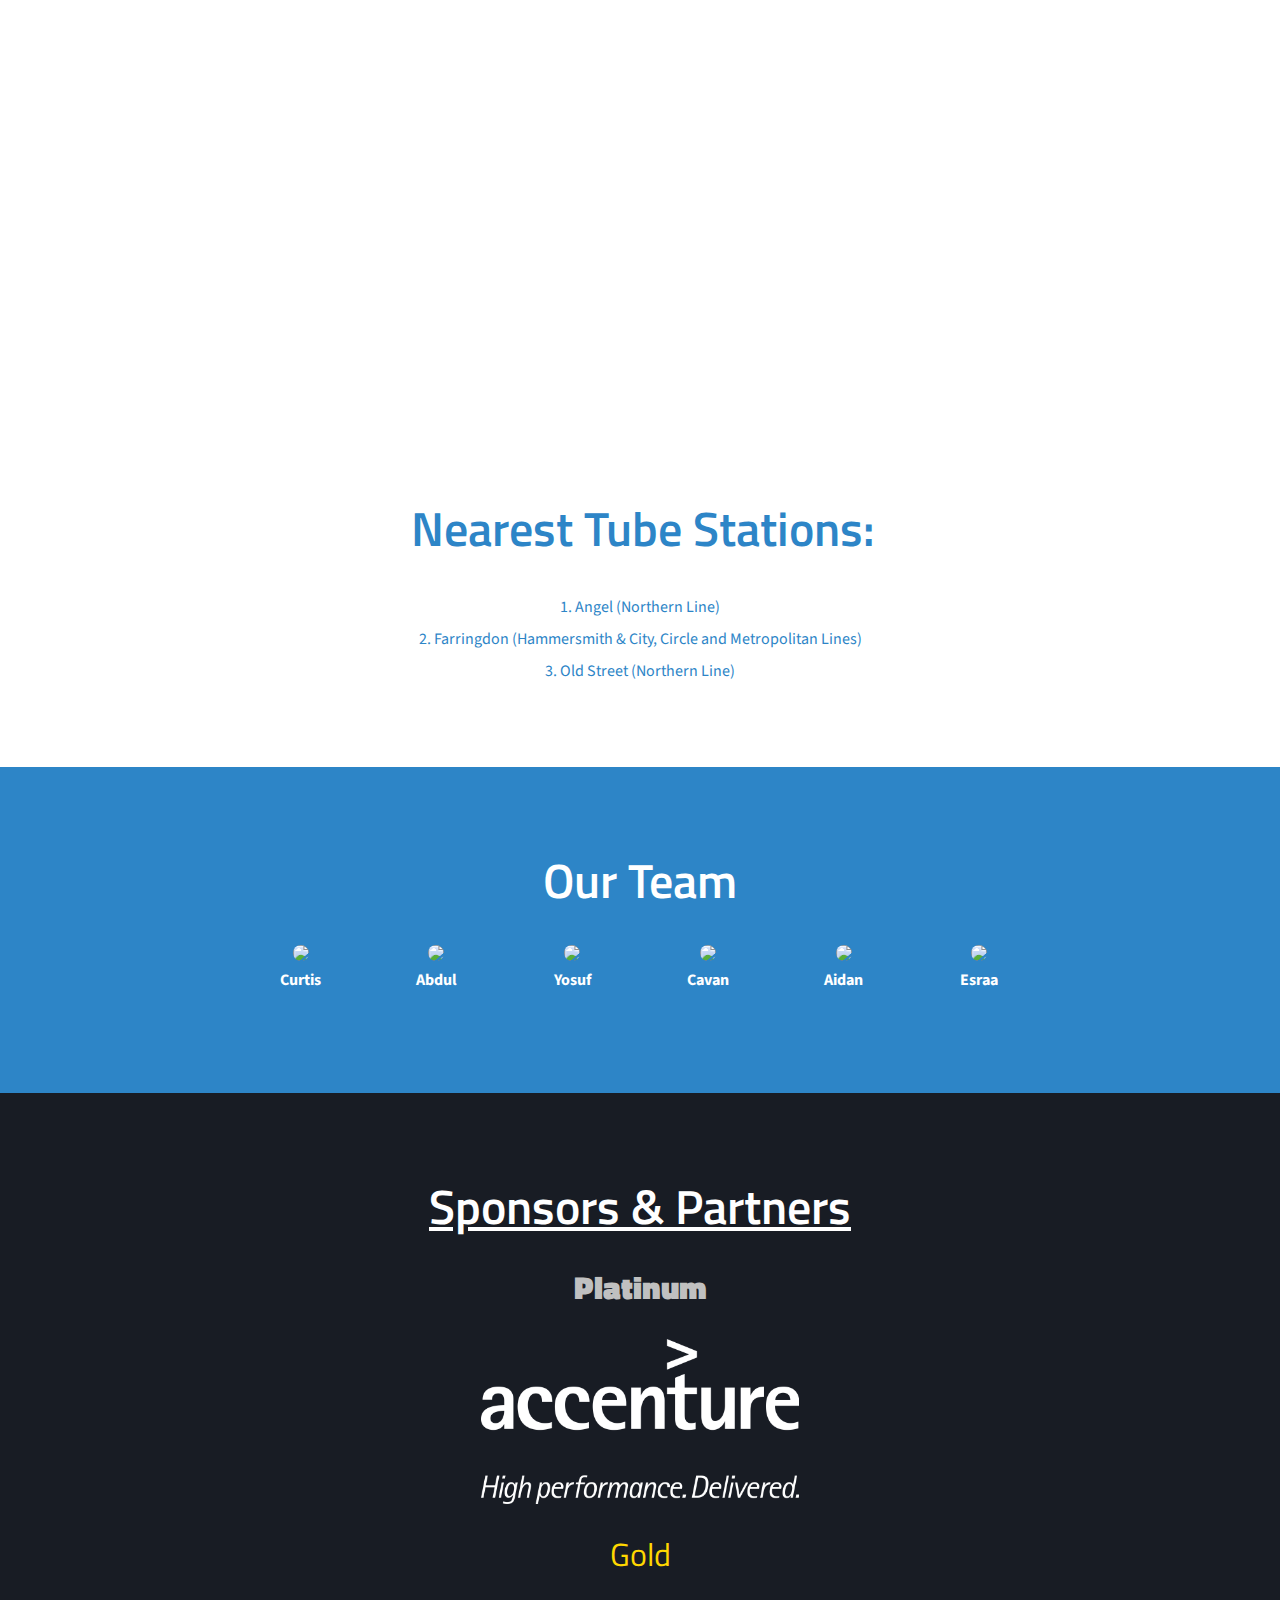
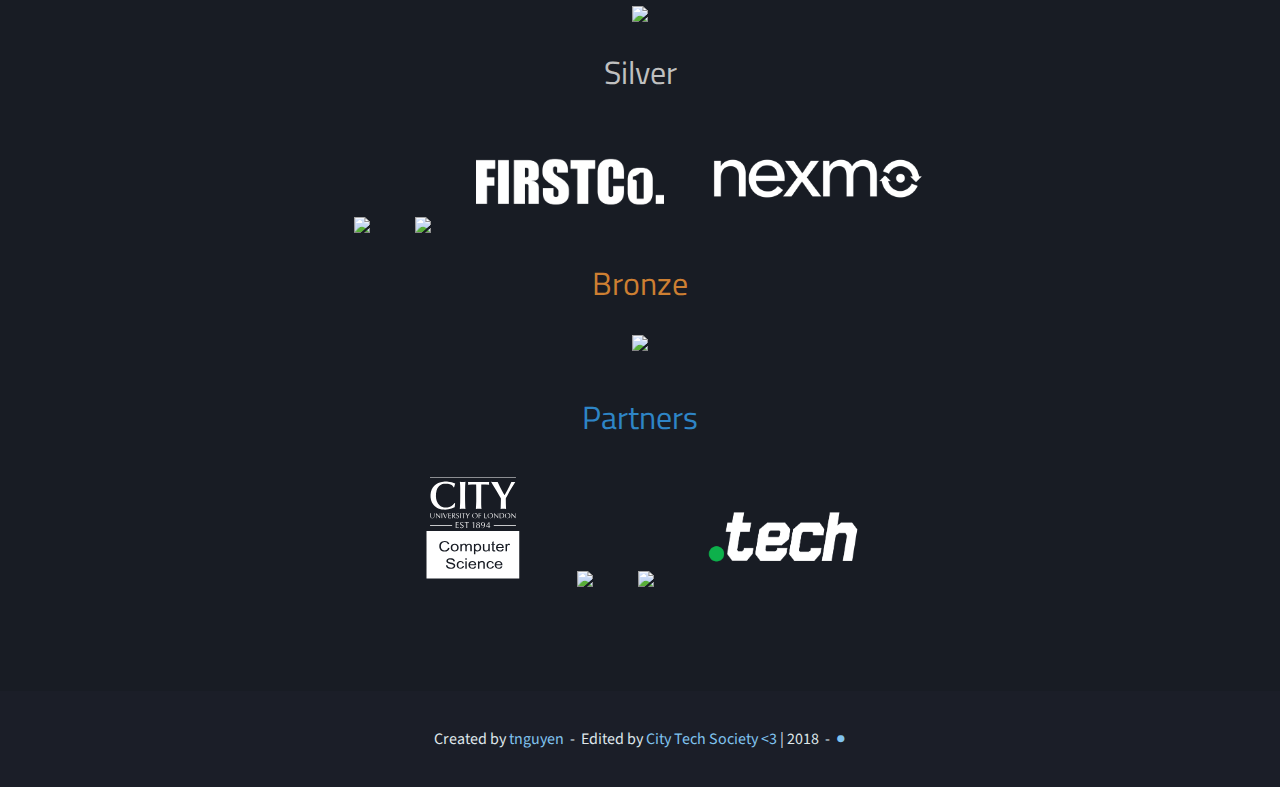
==== commit 8f71dd24: "Update" ====
--- a/index.html
+++ b/index.html
@@ -33,9 +33,9 @@
 					City, University of London
 				</span>
 				<div class="header-button-wrapper">
- 					<!-- <button onClick="window.location = 'link to eventbrite;" href="link to eventbrite again">Apply</button> -->
+ 					<button><a target="_blank" style="color:white;" href="https://www.eventbrite.com/e/hackcity18-tickets-41291766786">Join the waitlist for tickets!/a></button>
 					<!--button><a target="_blank" href="https://www.facebook.com/pg/MajorLeagueHacking/photos/?tab=album&album_id=1423917680992239" style="color:white;">Check out the pictures!</a></button -->
-					<button><a target="_blank" onClick='signupShow();' style="color:white;">Pre-Register today!</a></button>
+					<!--button><a target="_blank" onClick='signupShow();' style="color:white;">Pre-Register today!</a></button-->
 				</div>
 			</div>
 		</header>
@@ -286,17 +286,21 @@
 				</div>
 				<!--Gold Sponsors-->
 				<div class="cooler_helpers">
-					<!--h3 style="color:gold;">Gold</h3>
-	       	<a href="https://www.findmypast.co.uk" target="_blank"><img style="width:300px; height: auto;" src="images/sponsors/fmp-white.png" class="m"/></a>
-					<a href="https://www.aigaming.com/" target="_blank"><img style="width:300px; height: auto;" src="images/sponsors/aigaming2.png" class="m"/></a-->
+					<h3 style="color:gold;">Gold</h3>
+	       	<a href="https://www.cisco.com" target="_blank"><img style="width:270px; height: auto;" src="images/sponsors/cisco.png" class="m"/></a>
 				</div>
 				<!--Silver Sponsors-->
 				<div class="cooler_helpers">
 					<h3 style="color:silver;">Silver</h3>
-					<a href="https://github.com" target="_blank"><img style="width:180px; height: auto;" src="images/sponsors/gh.svg" class="l"/></a>
-					<!--a href="https://www.starlingbank.com/" target="_blank"><img style="width:350px; height: auto;" src="images/sponsors/starling.png" class="l"/></-->
-					<a href="http://www.firstco.uk.com" target="_blank"><img style="width:200px; height: auto;" src="images/sponsors/firstco.png" class="l"/></a>
-					<!--a href="https://www.nexmo.com" target="_blank"><img style="width:230px; height: auto;" src="images/sponsors/nexmo.png" class="l"/></a-->
+					<a href="https://github.com" target="_blank"><img style="width:200px; height: auto;" src="images/sponsors/gh.svg" class="l"/></a>
+					<a href="https://www.starlingbank.com/" target="_blank"><img style="width:370px; height: auto;" src="images/sponsors/starling.png" class="l"/></a>
+					<a href="http://www.firstco.uk.com" target="_blank"><img style="width:220px; height: auto;" src="images/sponsors/firstco.png" class="l"/></a>
+					<a href="https://www.nexmo.com" target="_blank"><img style="width:250px; height: auto;" src="images/sponsors/nexmo.png" class="l"/></a>
+				</div>
+				<!--Bronze Sponsors-->
+				<div class="cooler_helpers">
+					<h3 style="color:#cd7f32;">Bronze</h3>
+					<a href="https://socgen.qumucloud.com/view/H8w3gU7wDJs" target="_blank"><img style="width:300px; height: auto;" src="images/sponsors/socgen.png" class="l"/></a>
 				</div>
 
 				<br/>
@@ -304,15 +308,16 @@
 				<div class="cooler_helpers">
 					<h3 style="color:#2e85c6;">Partners</h3>
 	        <a href="https://www.city.ac.uk/department-computer-science" target="_blank"><img style="width:150px; height: auto;" src="images/sponsors/cityCS.svg" class="m"/></a>
-					<!--a href="https://www.bloomberg.com/" target="_blank"><img style="width:300px; height: auto;" src="images/sponsors/bloomberg.png" class="m"/></a-->
+					<!--a href="https://www.blackrock.com/uk" target="_blank"><img style="width:300px; height: auto;" src="images/sponsors/blackrock.png" class="m"/></a-->
+					<a href="https://www.digitalocean.com" target="_blank"><img style="width:300px; height: auto;" src="images/sponsors/digitalOcean.png" class="m"/></a>
 					<a href="https://mlh.io" target="_blank"><img style="width:200px; height: auto;" src="images/sponsors/mlh.svg" class="m"/></a>
-					<!--a href="https://https://get.tech/" target="_blank"><img style="width:200px; height: auto;" src="images/sponsors/tech.png" class="m"/></a-->
+					<a href="http://get.tech/" target="_blank"><img style="width:200px; height: auto;" src="images/sponsors/tech.png" class="m"/></a>
 				</div>
 			</div>
 		</section>
 		<footer id="main-footer">
 			Created by <a href="https://github.com/tnguyen/durhack" target="_blank">tnguyen</a>
-			&nbsp;-&nbsp; Edited by <a href="https://www.cityuni.tech/" target="_blank">City Tech Society <3</a> | 2017 &nbsp;-&nbsp; <a href="#" onClick="cats()">&#9679;</a>
+			&nbsp;-&nbsp; Edited by <a href="https://www.cityuni.tech/" target="_blank">City Tech Society <3</a> | 2018 &nbsp;-&nbsp; <a href="#" onClick="cats()">&#9679;</a>
 		</footer>
 		</body>
 		<a id="mlh-trust-badge" style="display:block;max-width:100px;min-width:60px;position:fixed;right:50px;top:0;width:10%;z-index:10000" href="https://mlh.io/seasons/eu-2018/events?utm_source=eu-2018&utm_medium=TrustBadge&utm_campaign=eu-2018&utm_content=white" target="_blank"><img src="https://s3.amazonaws.com/logged-assets/trust-badge/2018/white.svg" alt="Major League Hacking 2018 Hackathon Season" style="width:100%"></a>
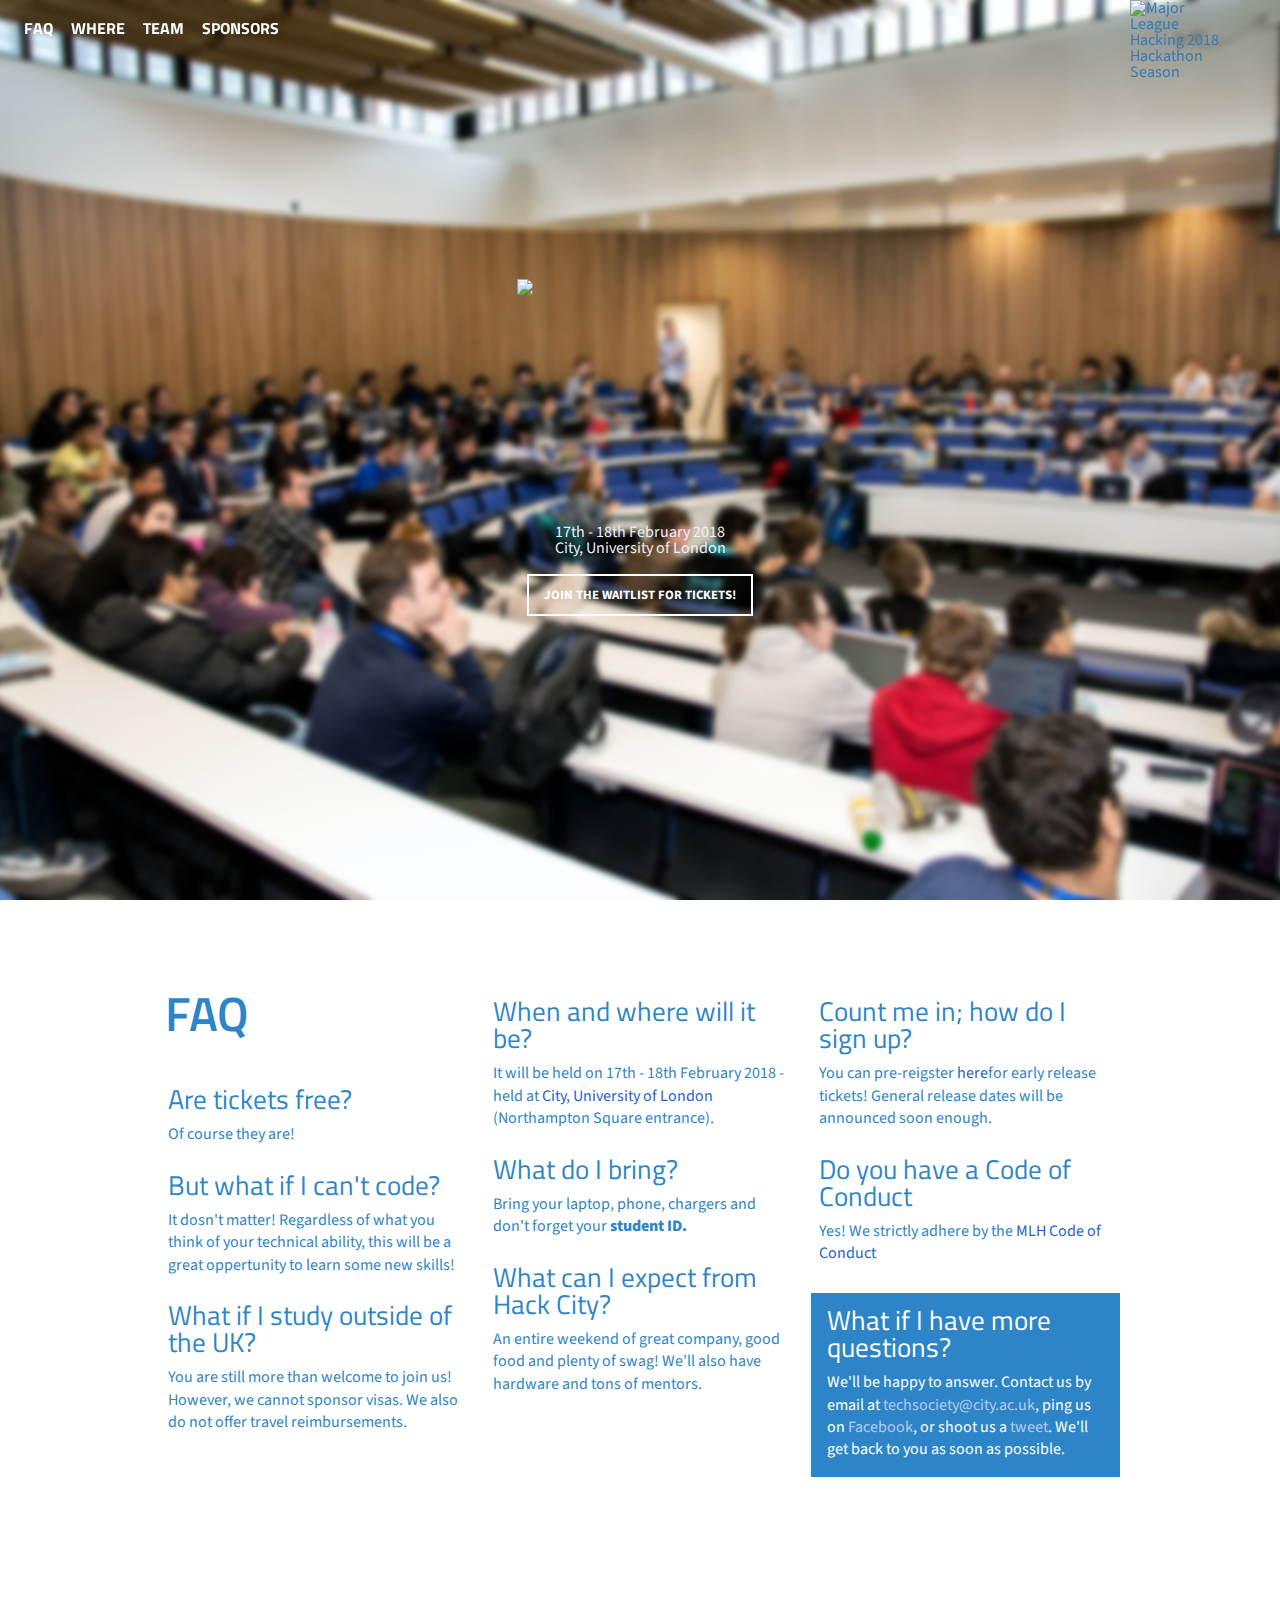
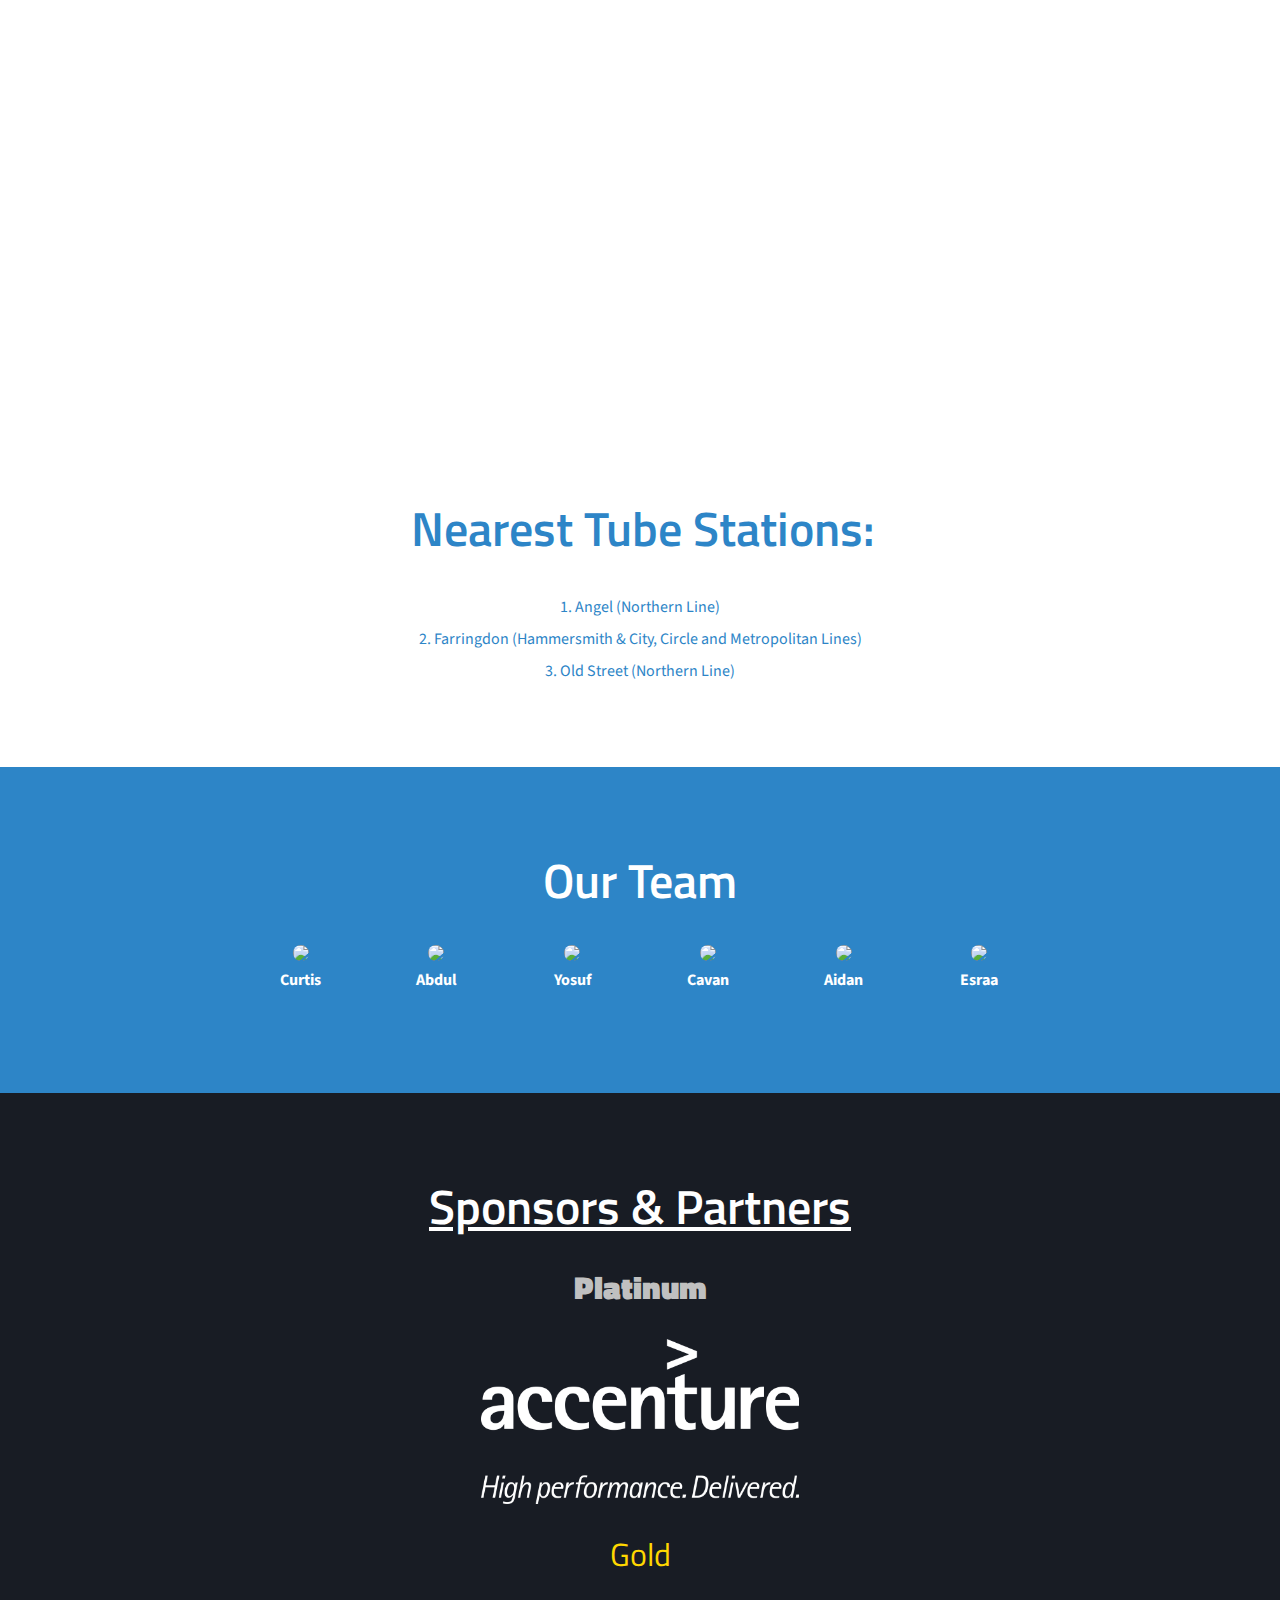
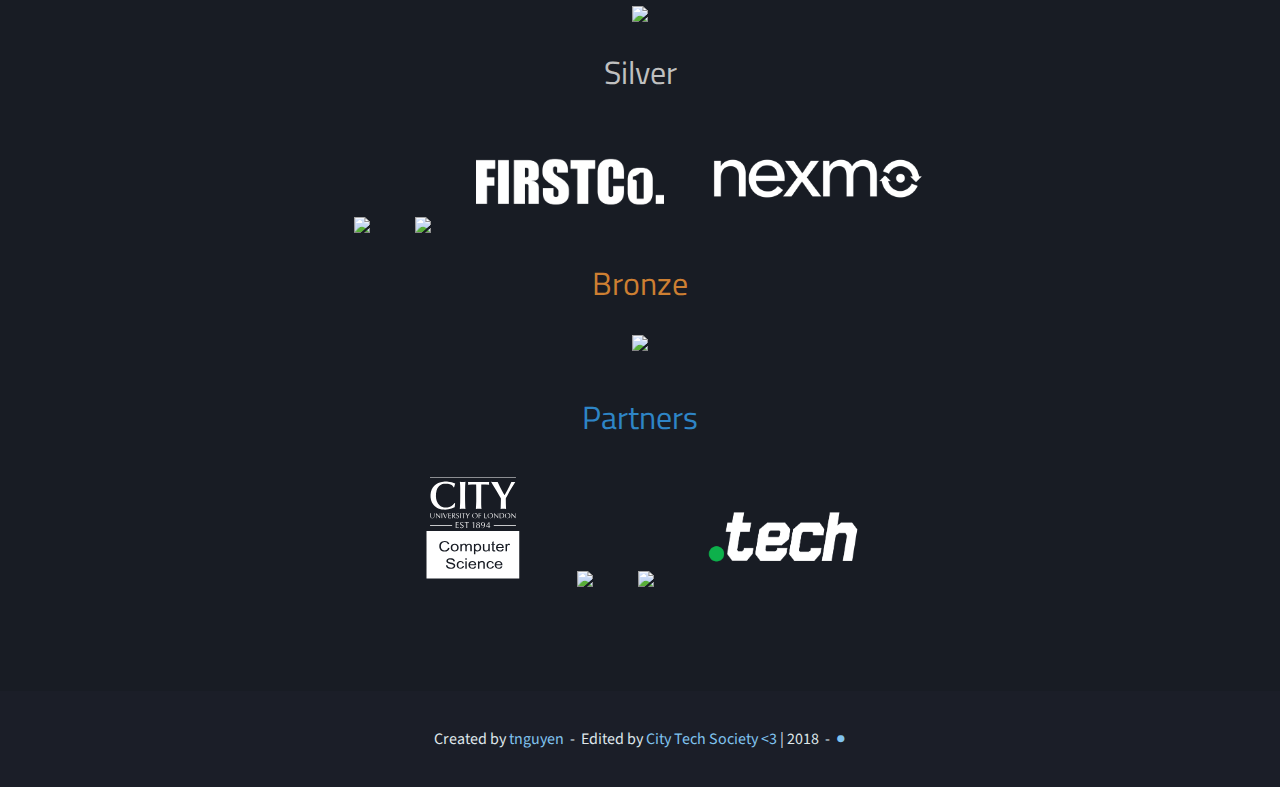
==== commit 62589546: "Bug" ====
--- a/index.html
+++ b/index.html
@@ -33,7 +33,7 @@
 					City, University of London
 				</span>
 				<div class="header-button-wrapper">
- 					<button><a target="_blank" style="color:white;" href="https://www.eventbrite.com/e/hackcity18-tickets-41291766786">Join the waitlist for tickets!/a></button>
+ 					<button><a target="_blank" style="color:white;" href="https://www.eventbrite.com/e/hackcity18-tickets-41291766786">Join the waitlist for tickets!</a></button>
 					<!--button><a target="_blank" href="https://www.facebook.com/pg/MajorLeagueHacking/photos/?tab=album&album_id=1423917680992239" style="color:white;">Check out the pictures!</a></button -->
 					<!--button><a target="_blank" onClick='signupShow();' style="color:white;">Pre-Register today!</a></button-->
 				</div>
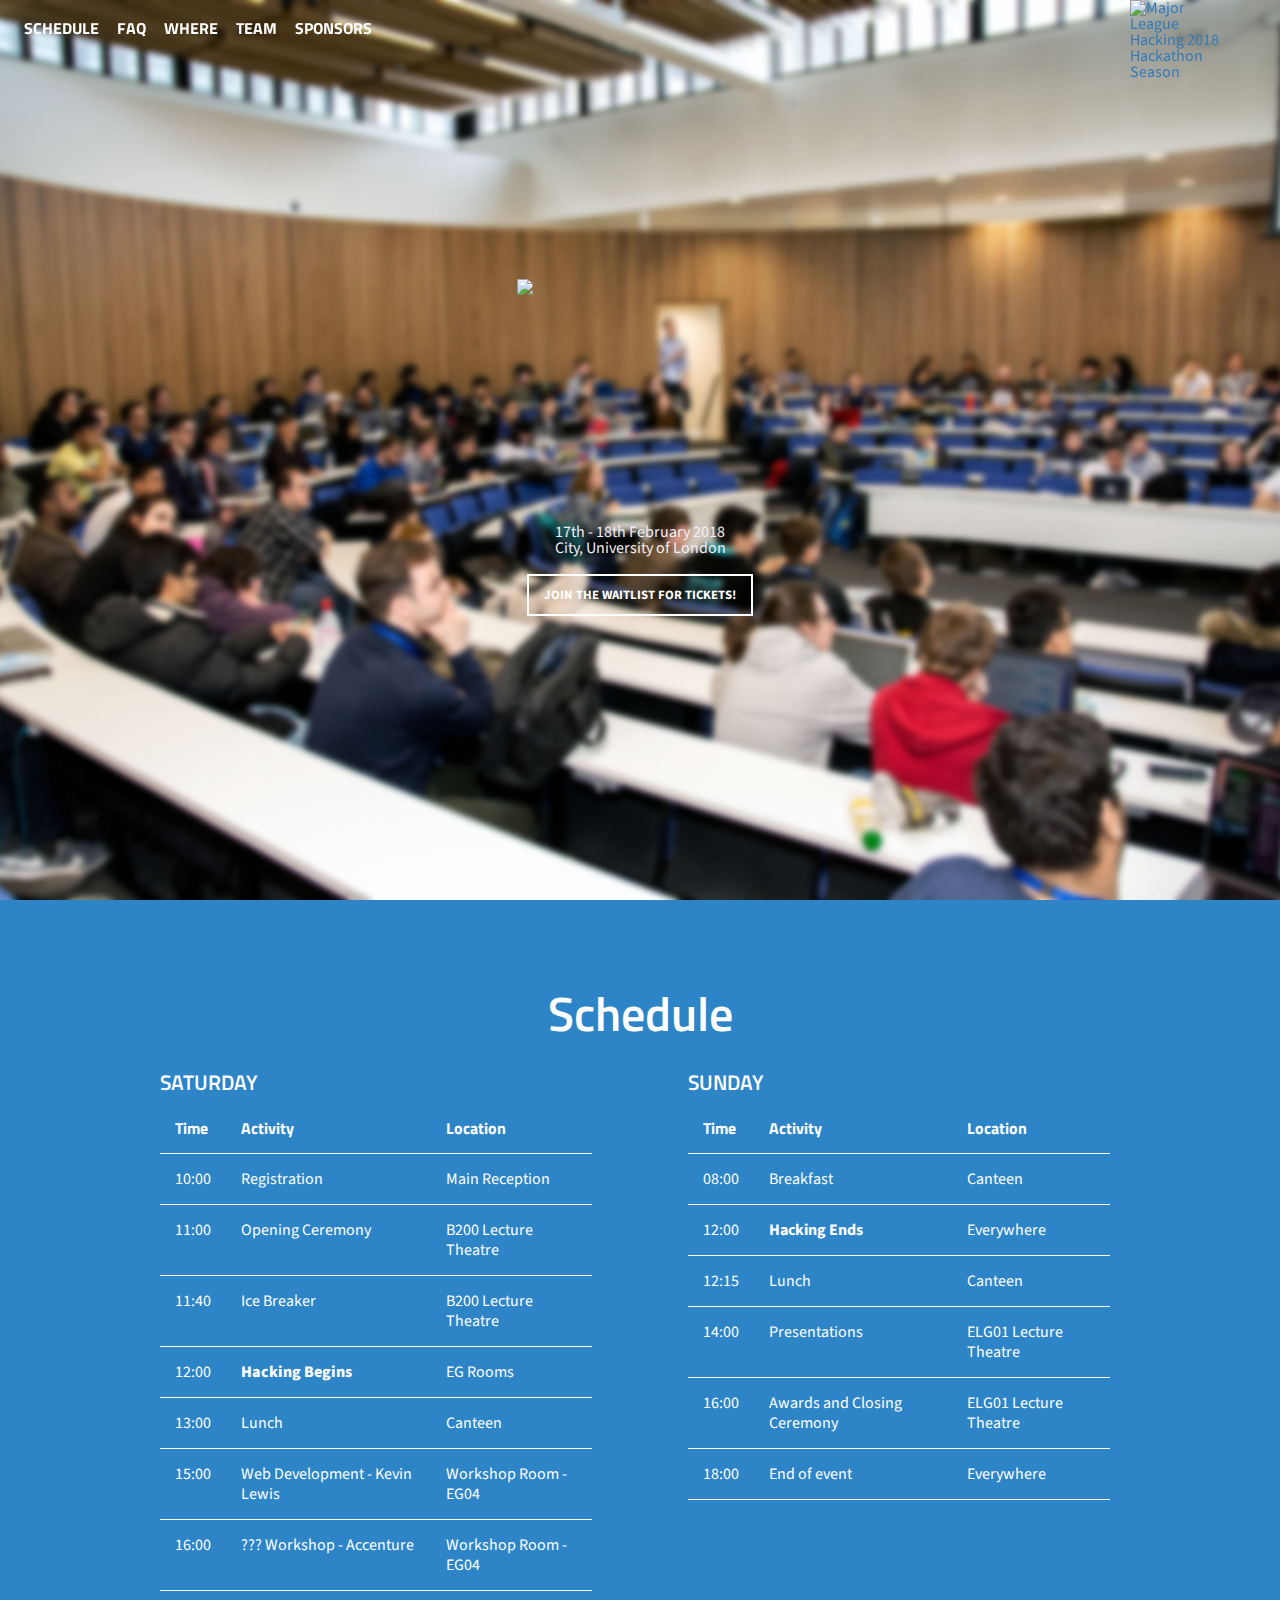
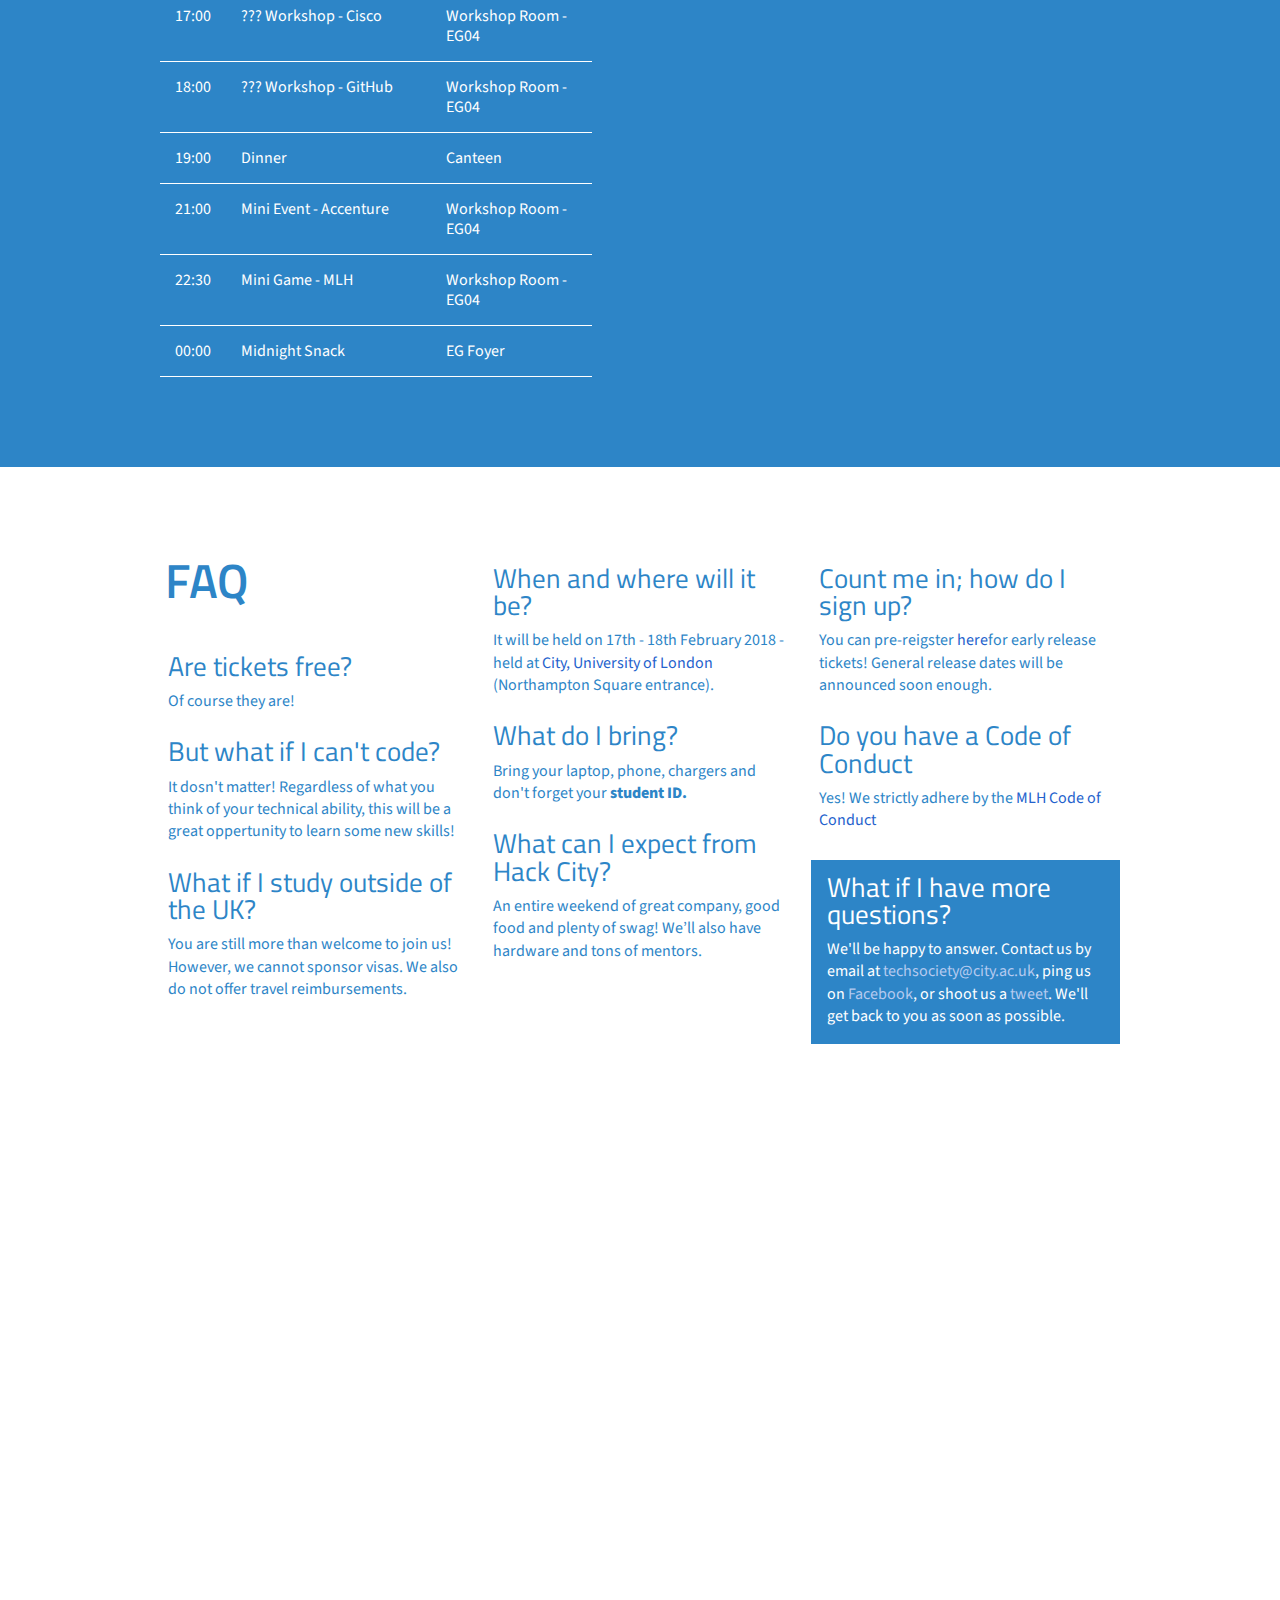
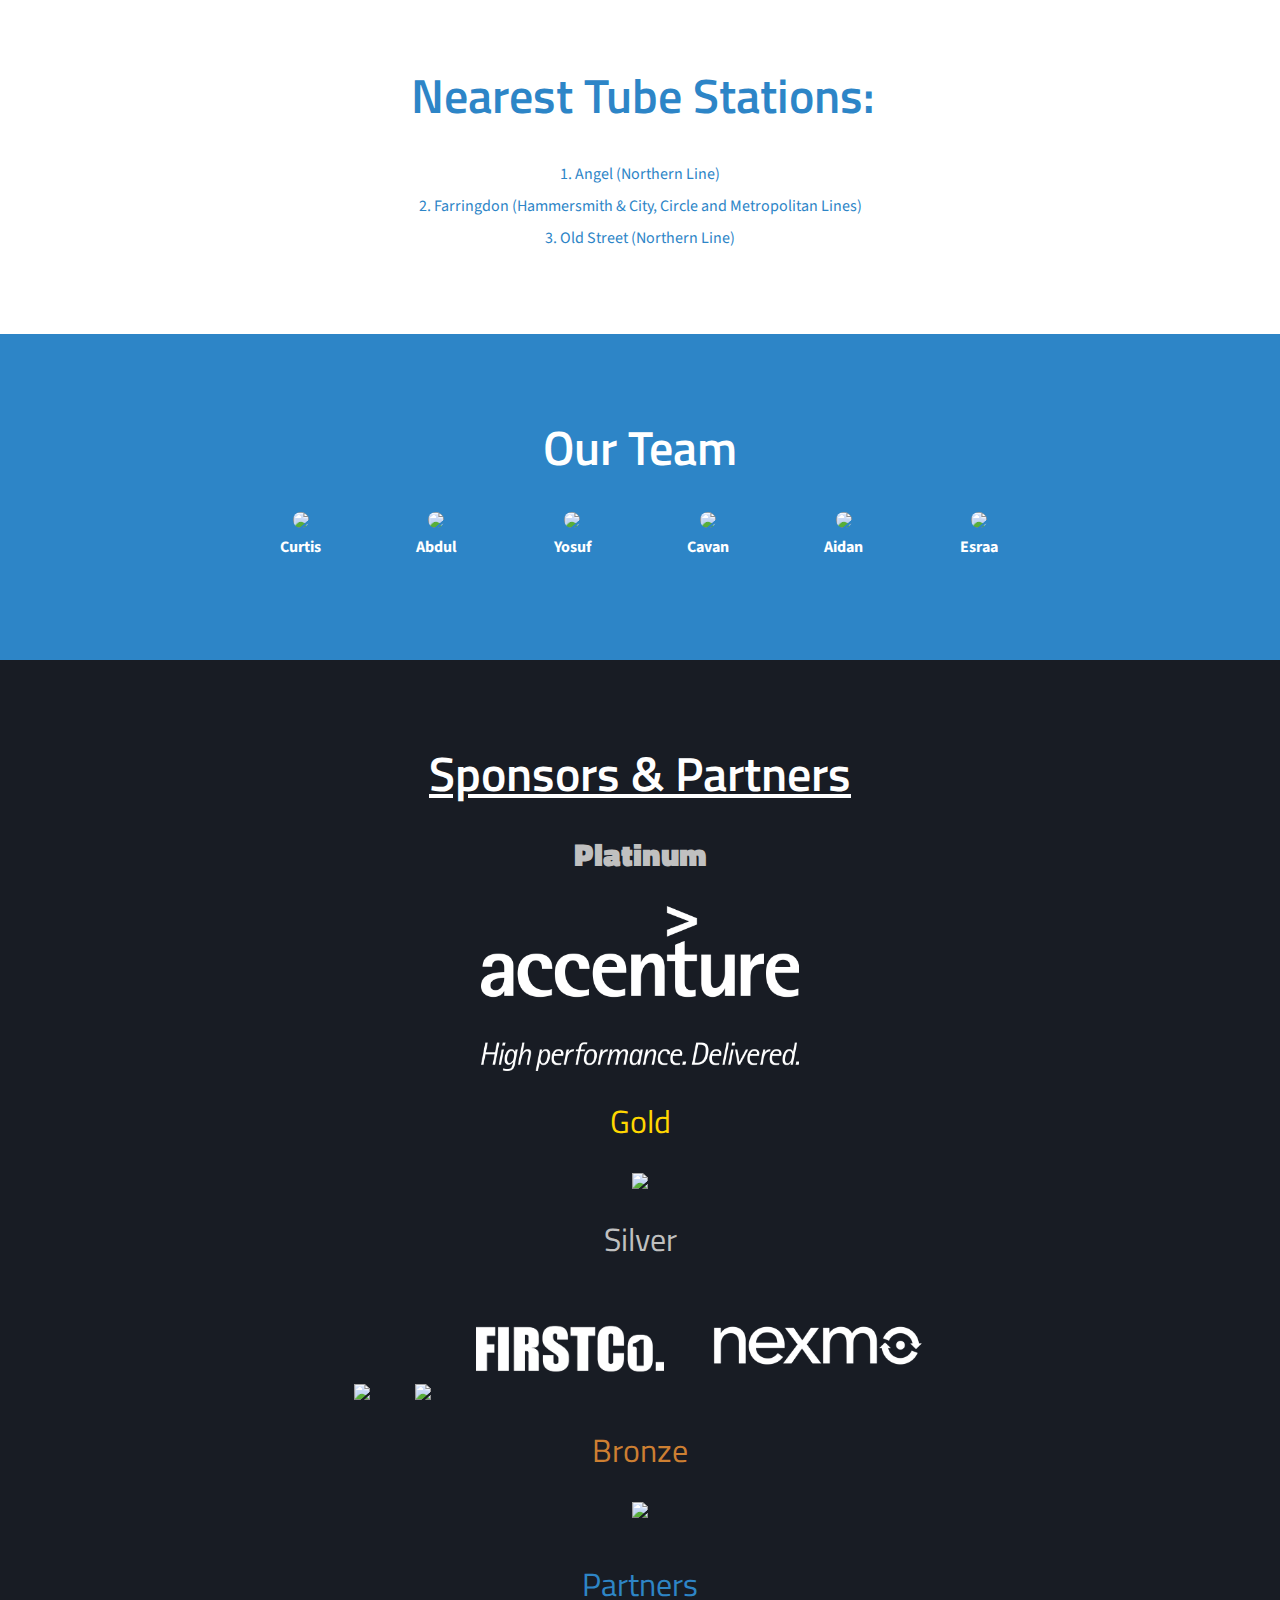
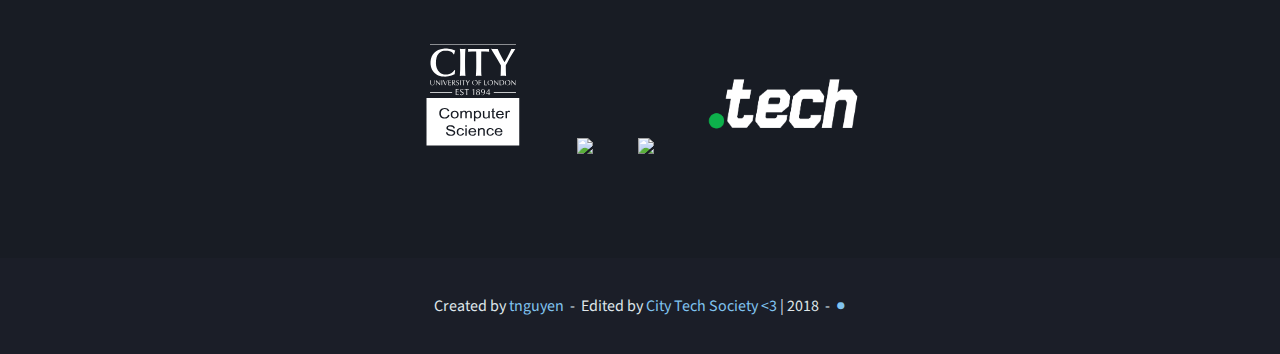
==== commit b3ab56e9: "Add schedule" ====
--- a/index.html
+++ b/index.html
@@ -17,7 +17,7 @@
 				<polygon fill="white" points="0,0 16,0 8,10"/>
 			</svg>
 			</li>
-			<!--li class="menu-item"><a href="#schedule">Schedule</a></li-->
+			<li class="menu-item"><a href="#schedule">Schedule</a></li>
 			<li class="menu-item"><a href="#faq">FAQ</a></li>
 			<li class="menu-item"><a href="#map">Where</a></li>
 			<li class="menu-item"><a href="#team">Team</a></li>
@@ -40,136 +40,128 @@
 			</div>
 		</header>
 
-<!--section id="schedule">
+<section id="schedule">
 	<div class="content">
 		<h2>Schedule</h2>
 		<div class="table-container">
-		<div class="table-block left">
-			<table>
-			<h4>Saturday</h4>
-				<tr>
-					<th>Time</th>
-					<th>Activity</th>
-					<th>Location</th>
-				</tr>
-				<tr>
-					<td>10:00</td>
-					<td>Registration</td>
-					<td>Main Reception </td>
-				</tr>
-				<tr>
-					<td>11:00</td>
-					<td>Opening Ceremony</td>
-					<td>B200 Lecture Theatre</td>
-				</tr>
-				<tr>
-					<td>12:00</td>
-					<td>Ice Breaker</td>
-					<td>B200 Lecture Theatre</td>
-				</tr>
-				<tr>
-					<td>12:00</td>
-					<td><strong>Hacking Begins</strong></td>
-					<td>Everywhere</td>
-				</tr>
-				<tr>
-					<td>13:00</td>
-					<td>Lunch</td>
-					<td>Canteen</td>
-				</tr>
-				<tr>
-					<td>14:00</td>
-					<td>Git & GitHub Workshop - GitHub</td>
-					<td>Workshop Room</td>
-				</tr>
-				<tr>
-					<td>15:00</td>
-					<td>Design Thinking Workshop - Accenture</td>
-					<td>Workshop Room</td>
-				</tr>
-				<tr>
-					<td>16:00</td>
-					<td>Web Development (Reactjs) Workshop - Findmypast</td>
-					<td>Workshop Room</td>
-				</tr>
-				<tr>
-					<td>17:00</td>
-					<td>iOS Workshop - City Tech Society</td>
-					<td>Workshop Room</td>
-				</tr>
-				<tr>
-					<td>18:00</td>
-					<td>Mini Event - Accenture</td>
-					<td>Workshop Room</td>
-				</tr>
-				<tr>
-					<td>19:00</td>
-					<td>Dinner</td>
-					<td>Canteen</td>
-				</tr>
-				<tr>
-					<td>20:30</td>
-					<td>Mini Game - Horrible UX</td>
-					<td>B200 Lecture Theatre</td>
-				</tr>
-				<tr>
-					<td>22:30</td>
-					<td>Mini Game - Werewolf</td>
-					<td>B200 Lecture Theatre</td>
-				</tr>
-				<tr>
-					<td>23:00</td>
-					<td>!Midnight Snack</td>
-					<td>OTLT Foyer</td>
-				</tr>
-			</table>
+			<div class="table-block left">
+				<table>
+				<h4>Saturday</h4>
+					<tr>
+						<th>Time</th>
+						<th>Activity</th>
+						<th>Location</th>
+					</tr>
+					<tr>
+						<td>10:00</td>
+						<td>Registration</td>
+						<td>Main Reception </td>
+					</tr>
+					<tr>
+						<td>11:00</td>
+						<td>Opening Ceremony</td>
+						<td>B200 Lecture Theatre</td>
+					</tr>
+					<tr>
+						<td>11:40</td>
+						<td>Ice Breaker</td>
+						<td>B200 Lecture Theatre</td>
+					</tr>
+					<tr>
+						<td>12:00</td>
+						<td><strong>Hacking Begins</strong></td>
+						<td>EG Rooms</td>
+					</tr>
+					<tr>
+						<td>13:00</td>
+						<td>Lunch</td>
+						<td>Canteen</td>
+					</tr>
+					<tr>
+						<td>15:00</td>
+						<td>Web Development - Kevin Lewis</td>
+						<td>Workshop Room - EG04</td>
+					</tr>
+					<tr>
+						<td>16:00</td>
+						<td>??? Workshop - Accenture</td>
+						<td>Workshop Room - EG04</td>
+					</tr>
+					<tr>
+						<td>17:00</td>
+						<td>??? Workshop - Cisco</td>
+						<td>Workshop Room - EG04</td>
+					</tr>
+					<tr>
+						<td>18:00</td>
+						<td>??? Workshop - GitHub</td>
+						<td>Workshop Room - EG04</td>
+					</tr>
+					<tr>
+						<td>19:00</td>
+						<td>Dinner</td>
+						<td>Canteen</td>
+					</tr>
+					<tr>
+						<td>21:00</td>
+						<td>Mini Event - Accenture</td>
+						<td>Workshop Room - EG04</td>
+					</tr>
+					<tr>
+						<td>22:30</td>
+						<td>Mini Game - MLH</td>
+						<td>Workshop Room - EG04</td>
+					</tr>
+					<tr>
+						<td>00:00</td>
+						<td>Midnight Snack</td>
+						<td>EG Foyer</td>
+					</tr>
+				</table>
+			</div>
+			<div class="table-block right">
+				<table>
+				<h4>Sunday</h4>
+					<tr>
+						<th>Time</th>
+						<th>Activity</th>
+						<th>Location</th>
+					</tr>
+					<tr>
+						<td>08:00</td>
+						<td>Breakfast</td>
+						<td>Canteen</td>
+					</tr>
+					<tr>
+						<td>12:00</td>
+						<td><b>Hacking Ends</b></td>
+						<td>Everywhere</td>
+					</tr>
+					<tr>
+						<td>12:15</td>
+						<td>Lunch</td>
+						<td>Canteen</td>
+					</tr>
+					<tr>
+						<td>14:00</td>
+						<td>Presentations</td>
+						<td>ELG01 Lecture Theatre</td>
+					</tr>
+					<tr>
+						<td>16:00</td>
+						<td>Awards and Closing Ceremony</td>
+						<td>ELG01 Lecture Theatre</td>
+					</tr>
+					<tr>
+						<td>18:00</td>
+						<td>End of event</td>
+						<td>Everywhere</td>
+					</tr>
+				</table>
+			</div>
 		</div>
-		<div class="table-block right">
-			<table>
-			<h4>Sunday</h4>
-				<tr>
-					<th>Time</th>
-					<th>Activity</th>
-					<th>Location</th>
-				</tr>
-				<tr>
-					<td>08:00</td>
-					<td>Breakfast</td>
-					<td>Canteen</td>
-				</tr>
-				<tr>
-					<td>12:15</td>
-					<td>Lunch</td>
-					<td>Canteen</td>
-				</tr>
-				<tr>
-					<td>13:00</td>
-					<td><b>Hacking Ends</b></td>
-					<td>Everywhere</td>
-				</tr>
-				<tr>
-					<td>14:00</td>
-					<td>Presentations & Judging </td>
-					<td>ELG01 Lecture Theatre</td>
-				</tr>
-				<tr>
-					<td>17:00</td>
-					<td>Awards and Closing Ceremony</td>
-					<td>ELG01 Lecture Theatre</td>
-				</tr>
-				<tr>
-					<td>18:00</td>
-					<td>End of event</td>
-					<td>Everywhere</td>
-				</tr>
-			</table>
-		</div>
-
-
-		</div>
-
 	</div>
-</section-->
+</section>
 		<!--
 		<section id="schedule">
 			Add table here for schedule.
@@ -304,11 +296,10 @@
 				</div>
 
 				<br/>
-				<!--Bronze Sponsors/Partners-->
+				<!--Partners-->
 				<div class="cooler_helpers">
 					<h3 style="color:#2e85c6;">Partners</h3>
 	        <a href="https://www.city.ac.uk/department-computer-science" target="_blank"><img style="width:150px; height: auto;" src="images/sponsors/cityCS.svg" class="m"/></a>
-					<!--a href="https://www.blackrock.com/uk" target="_blank"><img style="width:300px; height: auto;" src="images/sponsors/blackrock.png" class="m"/></a-->
 					<a href="https://www.digitalocean.com" target="_blank"><img style="width:300px; height: auto;" src="images/sponsors/digitalOcean.png" class="m"/></a>
 					<a href="https://mlh.io" target="_blank"><img style="width:200px; height: auto;" src="images/sponsors/mlh.svg" class="m"/></a>
 					<a href="http://get.tech/" target="_blank"><img style="width:200px; height: auto;" src="images/sponsors/tech.png" class="m"/></a>
@@ -320,6 +311,7 @@
 			&nbsp;-&nbsp; Edited by <a href="https://www.cityuni.tech/" target="_blank">City Tech Society <3</a> | 2018 &nbsp;-&nbsp; <a href="#" onClick="cats()">&#9679;</a>
 		</footer>
 		</body>
+
 		<a id="mlh-trust-badge" style="display:block;max-width:100px;min-width:60px;position:fixed;right:50px;top:0;width:10%;z-index:10000" href="https://mlh.io/seasons/eu-2018/events?utm_source=eu-2018&utm_medium=TrustBadge&utm_campaign=eu-2018&utm_content=white" target="_blank"><img src="https://s3.amazonaws.com/logged-assets/trust-badge/2018/white.svg" alt="Major League Hacking 2018 Hackathon Season" style="width:100%"></a>
 		<div id="signup-wrapper" style="display:none; opacity:0;">
 			<div id="signup-form">
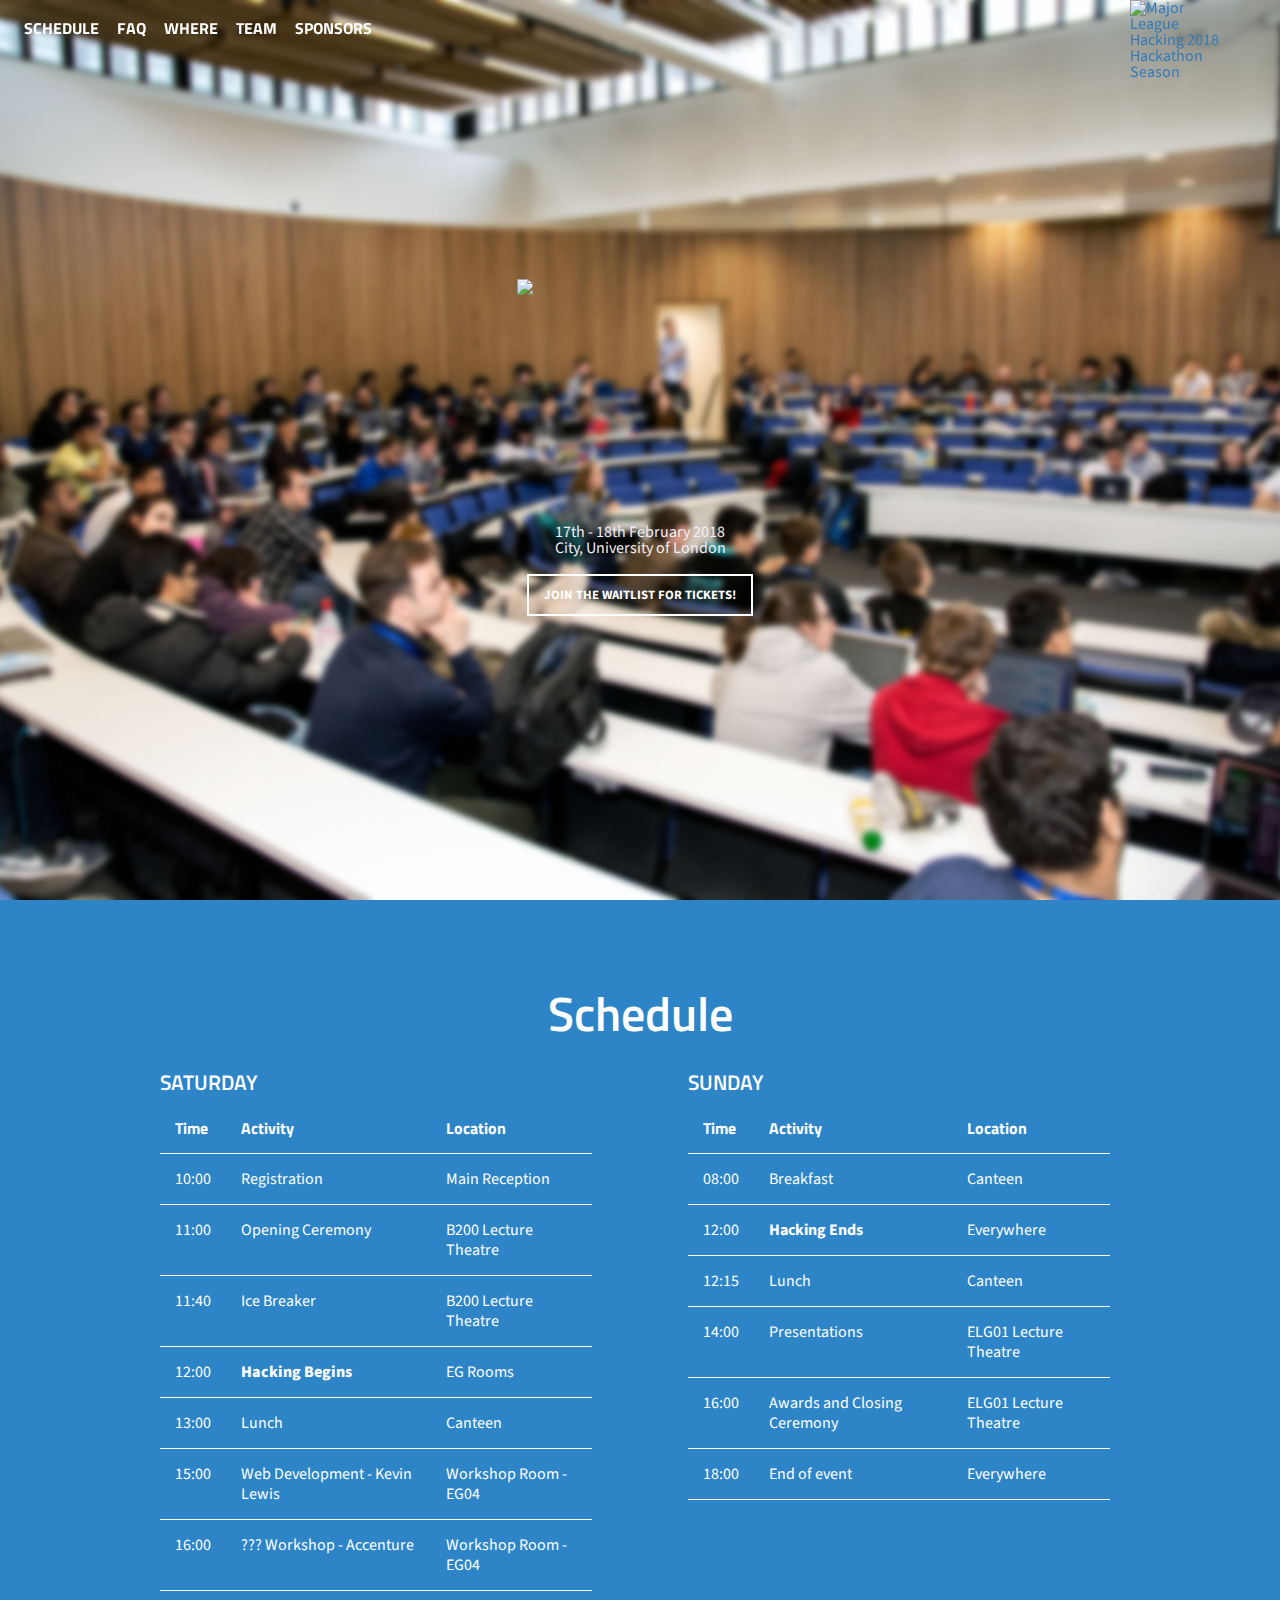
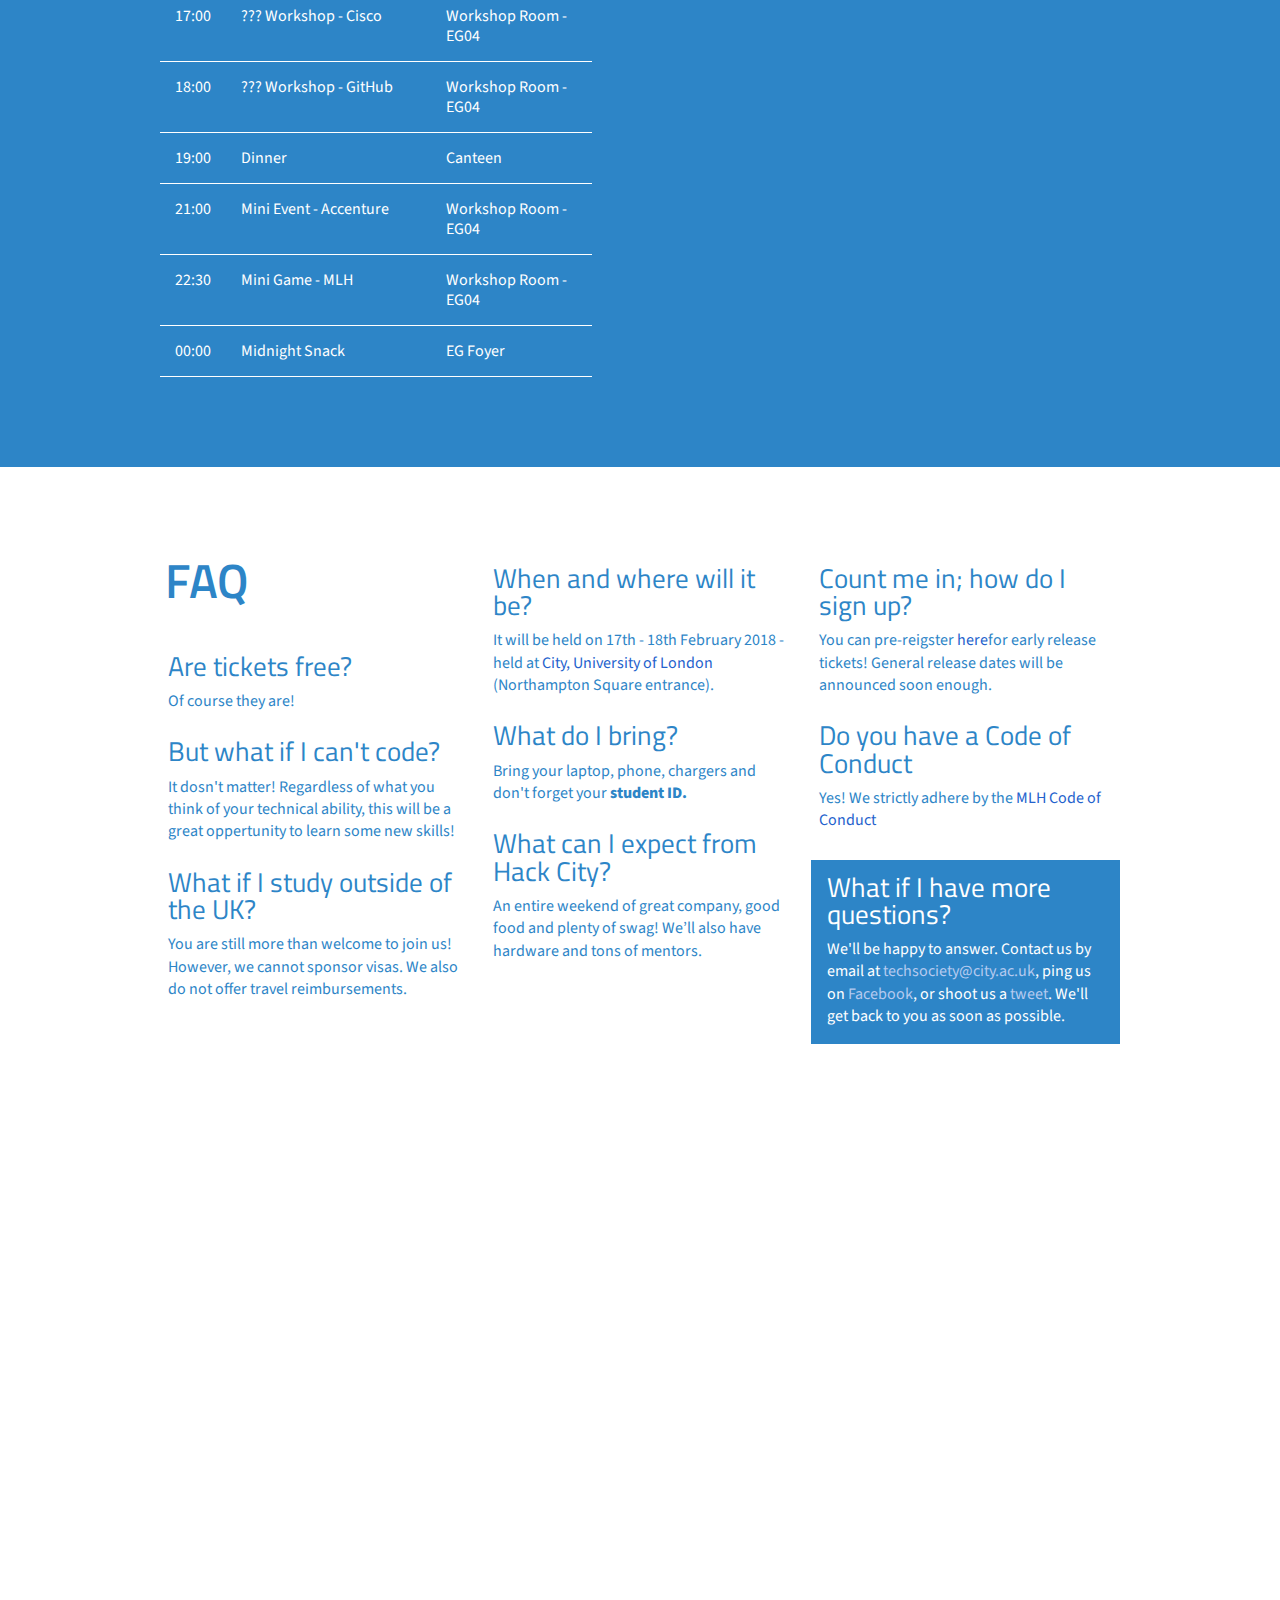
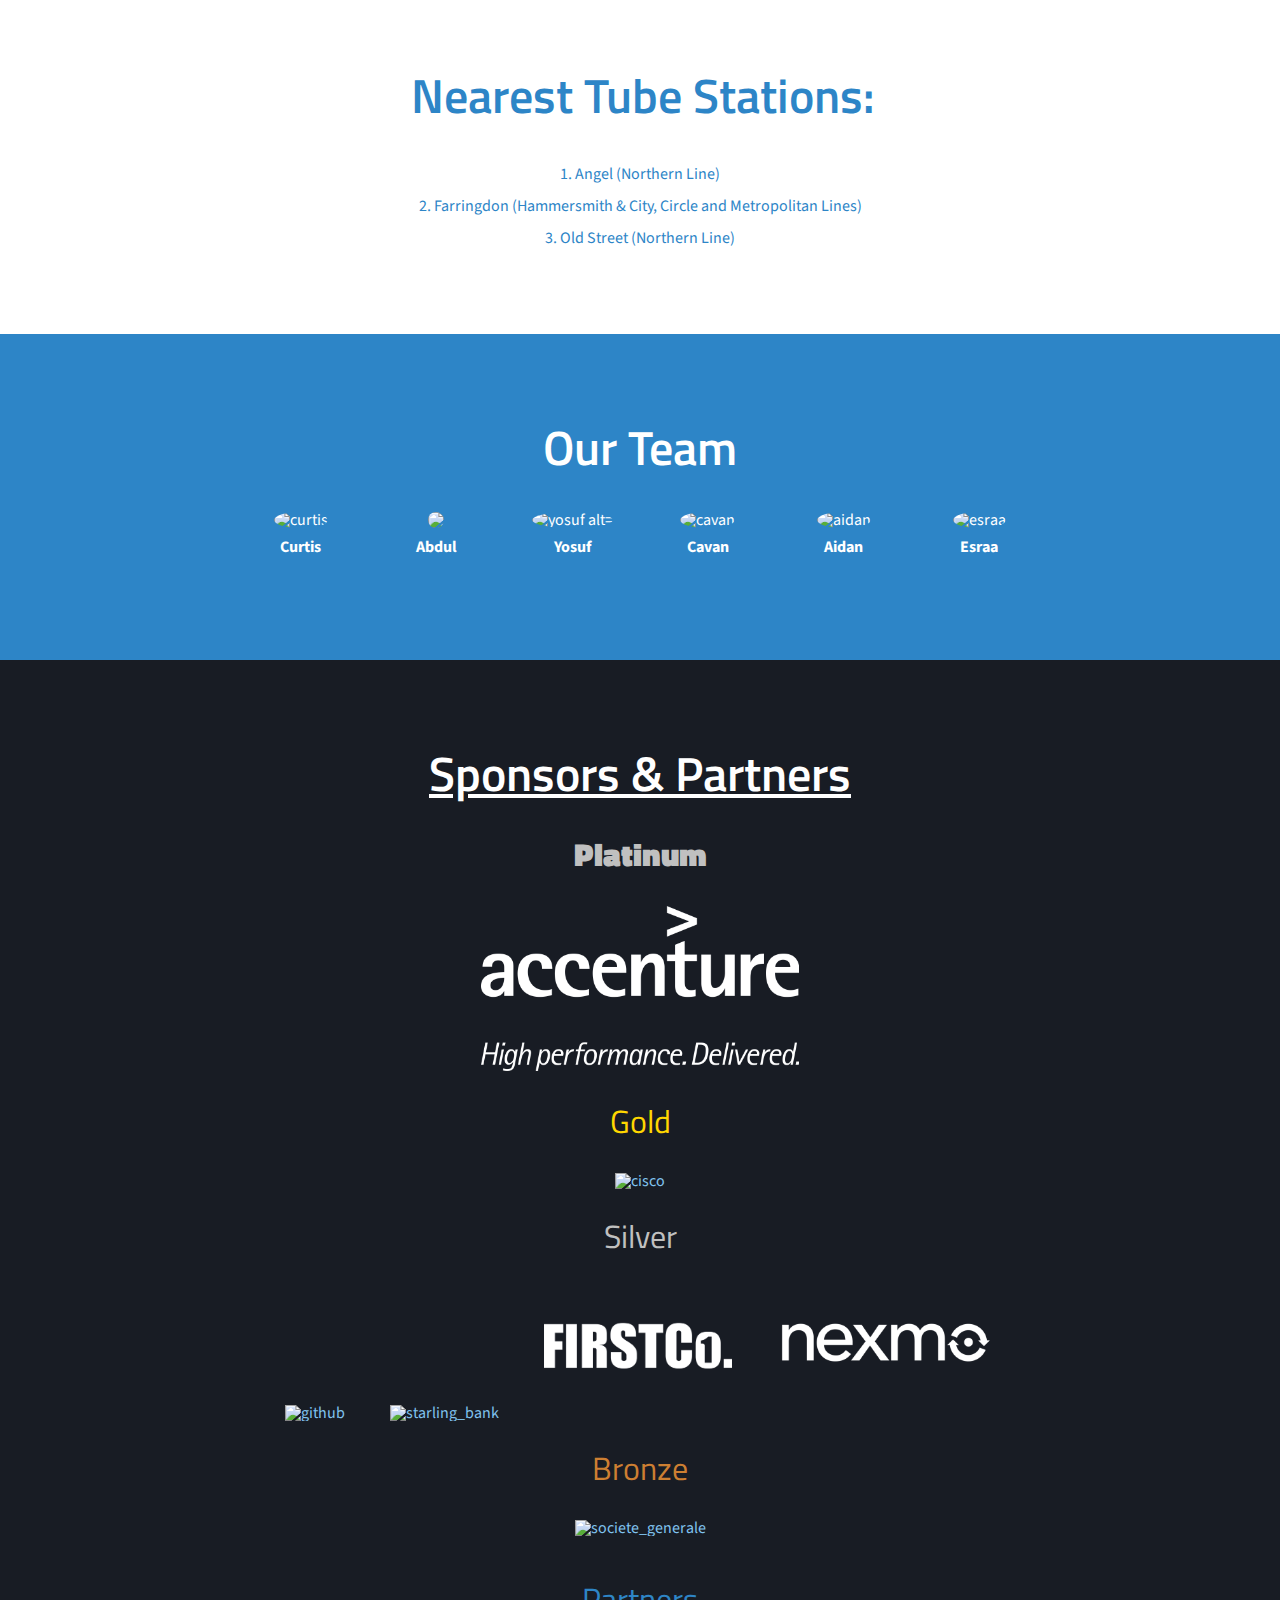
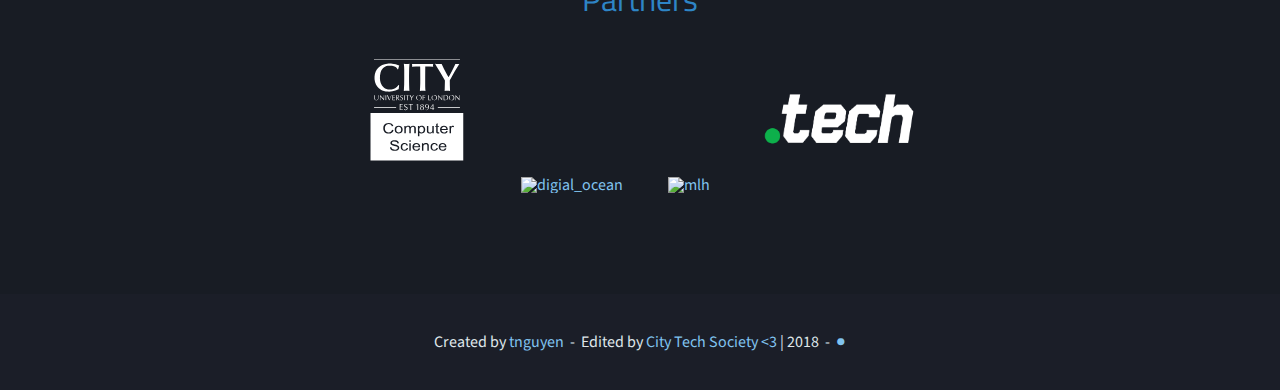
==== commit 031a50d9: "Added SEO optimisations" ====
--- a/index.html
+++ b/index.html
@@ -3,6 +3,7 @@
 	<head>
 		<meta charset="UTF-8">
 		<meta name="viewport" content="width=device-width, initial-scale=1, maximum-scale=1, user-scalable=no">
+		<meta name="description" content="HackCity - The student run hackathon hosted by City, University of London. Come join us for our second hackathon event.">
 		<link rel="stylesheet" href="https://maxcdn.bootstrapcdn.com/bootstrap/3.3.7/css/bootstrap.min.css" integrity="sha384-BVYiiSIFeK1dGmJRAkycuHAHRg32OmUcww7on3RYdg4Va+PmSTsz/K68vbdEjh4u" crossorigin="anonymous">
 		<link rel="stylesheet" href="css/style.css">
 		<script type='text/javascript' src='js/particleground.js'></script>
@@ -235,32 +236,32 @@
 						<div class="core">
 							<div class="member">
 								<div class="member">
-									<img src="images/squad/curtis.jpg">
+									<img src="images/squad/curtis.jpg" alt="curtis">
 									<span class="name">Curtis</span>
 								</div>
 
 								 <div class="member">
-									<img src="images/squad/abdul.jpg">
+									<img src="images/squad/abdul.jpg alt="abdul">
 									<span class="name">Abdul</span>
 								</div>
 
 								<div class="member">
-									<img src="images/squad/yosuf.jpg">
+									<img src="images/squad/yosuf.jpg" alt="yosuf alt="yosuf">
 									<span class="name">Yosuf</span>
 								</div>
 
 								<div class="member">
-									<img src="images/squad/cavan.jpg">
+									<img src="images/squad/cavan.jpg" alt="cavan">
 									<span class="name">Cavan</span>
 								</div>
 
 								<div class="member">
-									<img src="images/squad/aidan.jpg">
+									<img src="images/squad/aidan.jpg" alt="aidan">
 									<span class="name">Aidan</span>
 								</div>
 
 								<div class="member">
-									<img src="images/squad/esraa.jpg">
+									<img src="images/squad/esraa.jpg" alt="esraa">
 									<span class="name">Esraa</span>
 								</div>
 							</div>
@@ -274,35 +275,35 @@
 				<!--Platinum Sponsors-->
 				<div class="cooler_helpers">
 					<h3 style="color:silver;"><strong>Platinum</strong></h3>
-					<a href="https://accenture.com" target="_blank"><img style="width:350px; height: auto;" src="images/sponsors/accenture.png" class="l"/></a>
+					<a href="https://accenture.com" target="_blank"><img style="width:350px; height: auto;" src="images/sponsors/accenture.png" class="l" alt="accenture"/></a>
 				</div>
 				<!--Gold Sponsors-->
 				<div class="cooler_helpers">
 					<h3 style="color:gold;">Gold</h3>
-	       	<a href="https://www.cisco.com" target="_blank"><img style="width:270px; height: auto;" src="images/sponsors/cisco.png" class="m"/></a>
+	       	<a href="https://www.cisco.com" target="_blank"><img style="width:270px; height: auto;" src="images/sponsors/cisco.png" class="m" alt="cisco"/></a>
 				</div>
 				<!--Silver Sponsors-->
 				<div class="cooler_helpers">
 					<h3 style="color:silver;">Silver</h3>
-					<a href="https://github.com" target="_blank"><img style="width:200px; height: auto;" src="images/sponsors/gh.svg" class="l"/></a>
-					<a href="https://www.starlingbank.com/" target="_blank"><img style="width:370px; height: auto;" src="images/sponsors/starling.png" class="l"/></a>
-					<a href="http://www.firstco.uk.com" target="_blank"><img style="width:220px; height: auto;" src="images/sponsors/firstco.png" class="l"/></a>
-					<a href="https://www.nexmo.com" target="_blank"><img style="width:250px; height: auto;" src="images/sponsors/nexmo.png" class="l"/></a>
+					<a href="https://github.com" target="_blank"><img style="width:200px; height: auto;" src="images/sponsors/gh.svg" class="l" alt="github"/></a>
+					<a href="https://www.starlingbank.com/" target="_blank"><img style="width:370px; height: auto;" src="images/sponsors/starling.png" class="l" alt="starling_bank"/></a>
+					<a href="http://www.firstco.uk.com" target="_blank"><img style="width:220px; height: auto;" src="images/sponsors/firstco.png" class="l" alt="firstco"/></a>
+					<a href="https://www.nexmo.com" target="_blank"><img style="width:250px; height: auto;" src="images/sponsors/nexmo.png" class="l" alt="nexmo"/></a>
 				</div>
 				<!--Bronze Sponsors-->
 				<div class="cooler_helpers">
 					<h3 style="color:#cd7f32;">Bronze</h3>
-					<a href="https://socgen.qumucloud.com/view/H8w3gU7wDJs" target="_blank"><img style="width:300px; height: auto;" src="images/sponsors/socgen.png" class="l"/></a>
+					<a href="https://socgen.qumucloud.com/view/H8w3gU7wDJs" target="_blank"><img style="width:300px; height: auto;" src="images/sponsors/socgen.png" class="l" alt="societe_generale"/></a>
 				</div>
 
 				<br/>
 				<!--Partners-->
 				<div class="cooler_helpers">
 					<h3 style="color:#2e85c6;">Partners</h3>
-	        <a href="https://www.city.ac.uk/department-computer-science" target="_blank"><img style="width:150px; height: auto;" src="images/sponsors/cityCS.svg" class="m"/></a>
-					<a href="https://www.digitalocean.com" target="_blank"><img style="width:300px; height: auto;" src="images/sponsors/digitalOcean.png" class="m"/></a>
-					<a href="https://mlh.io" target="_blank"><img style="width:200px; height: auto;" src="images/sponsors/mlh.svg" class="m"/></a>
-					<a href="http://get.tech/" target="_blank"><img style="width:200px; height: auto;" src="images/sponsors/tech.png" class="m"/></a>
+	        <a href="https://www.city.ac.uk/department-computer-science" target="_blank"><img style="width:150px; height: auto;" src="images/sponsors/cityCS.svg" class="m" alt="city_computer_science"/></a>
+					<a href="https://www.digitalocean.com" target="_blank"><img style="width:300px; height: auto;" src="images/sponsors/digitalOcean.png" class="m" alt="digial_ocean"/></a>
+					<a href="https://mlh.io" target="_blank"><img style="width:200px; height: auto;" src="images/sponsors/mlh.svg" class="m" alt="mlh"/></a>
+					<a href="http://get.tech/" target="_blank"><img style="width:200px; height: auto;" src="images/sponsors/tech.png" class="m" alt=".tech"/></a>
 				</div>
 			</div>
 		</section>
@@ -312,10 +313,10 @@
 		</footer>
 		</body>
 
-		<a id="mlh-trust-badge" style="display:block;max-width:100px;min-width:60px;position:fixed;right:50px;top:0;width:10%;z-index:10000" href="https://mlh.io/seasons/eu-2018/events?utm_source=eu-2018&utm_medium=TrustBadge&utm_campaign=eu-2018&utm_content=white" target="_blank"><img src="https://s3.amazonaws.com/logged-assets/trust-badge/2018/white.svg" alt="Major League Hacking 2018 Hackathon Season" style="width:100%"></a>
+		<a id="mlh-trust-badge" style="display:block;max-width:100px;min-width:60px;position:fixed;right:50px;top:0;width:10%;z-index:10000" href="https://mlh.io/seasons/eu-2018/events?utm_source=eu-2018&utm_medium=TrustBadge&utm_campaign=eu-2018&utm_content=white" target="_blank"><img src="https://s3.amazonaws.com/logged-assets/trust-badge/2018/white.svg" alt="Major League Hacking 2018 Hackathon Season" style="width:100%" alt="trust-badge"></a>
 		<div id="signup-wrapper" style="display:none; opacity:0;">
 			<div id="signup-form">
-				<img onClick="signupHide()" src="images/close.png" class="signup-close">
+				<img onClick="signupHide()" src="images/close.png" class="signup-close" alt="signup-close">
 					<form action="https://twitter.us13.list-manage.com/subscribe?u=19caad93518708ccfc4e938ca&id=69f51cc0e4" method="post" id="mc-embedded-subscribe-form" name="mc-embedded-subscribe-form" class="validate" target="_blank" novalidate>
 					<h2>Subscribe to our mailing list</h2>
 					<p>Get updates on ticket release dates and other stuff - We don't spam and only email you stuff you actually want to know.</p>
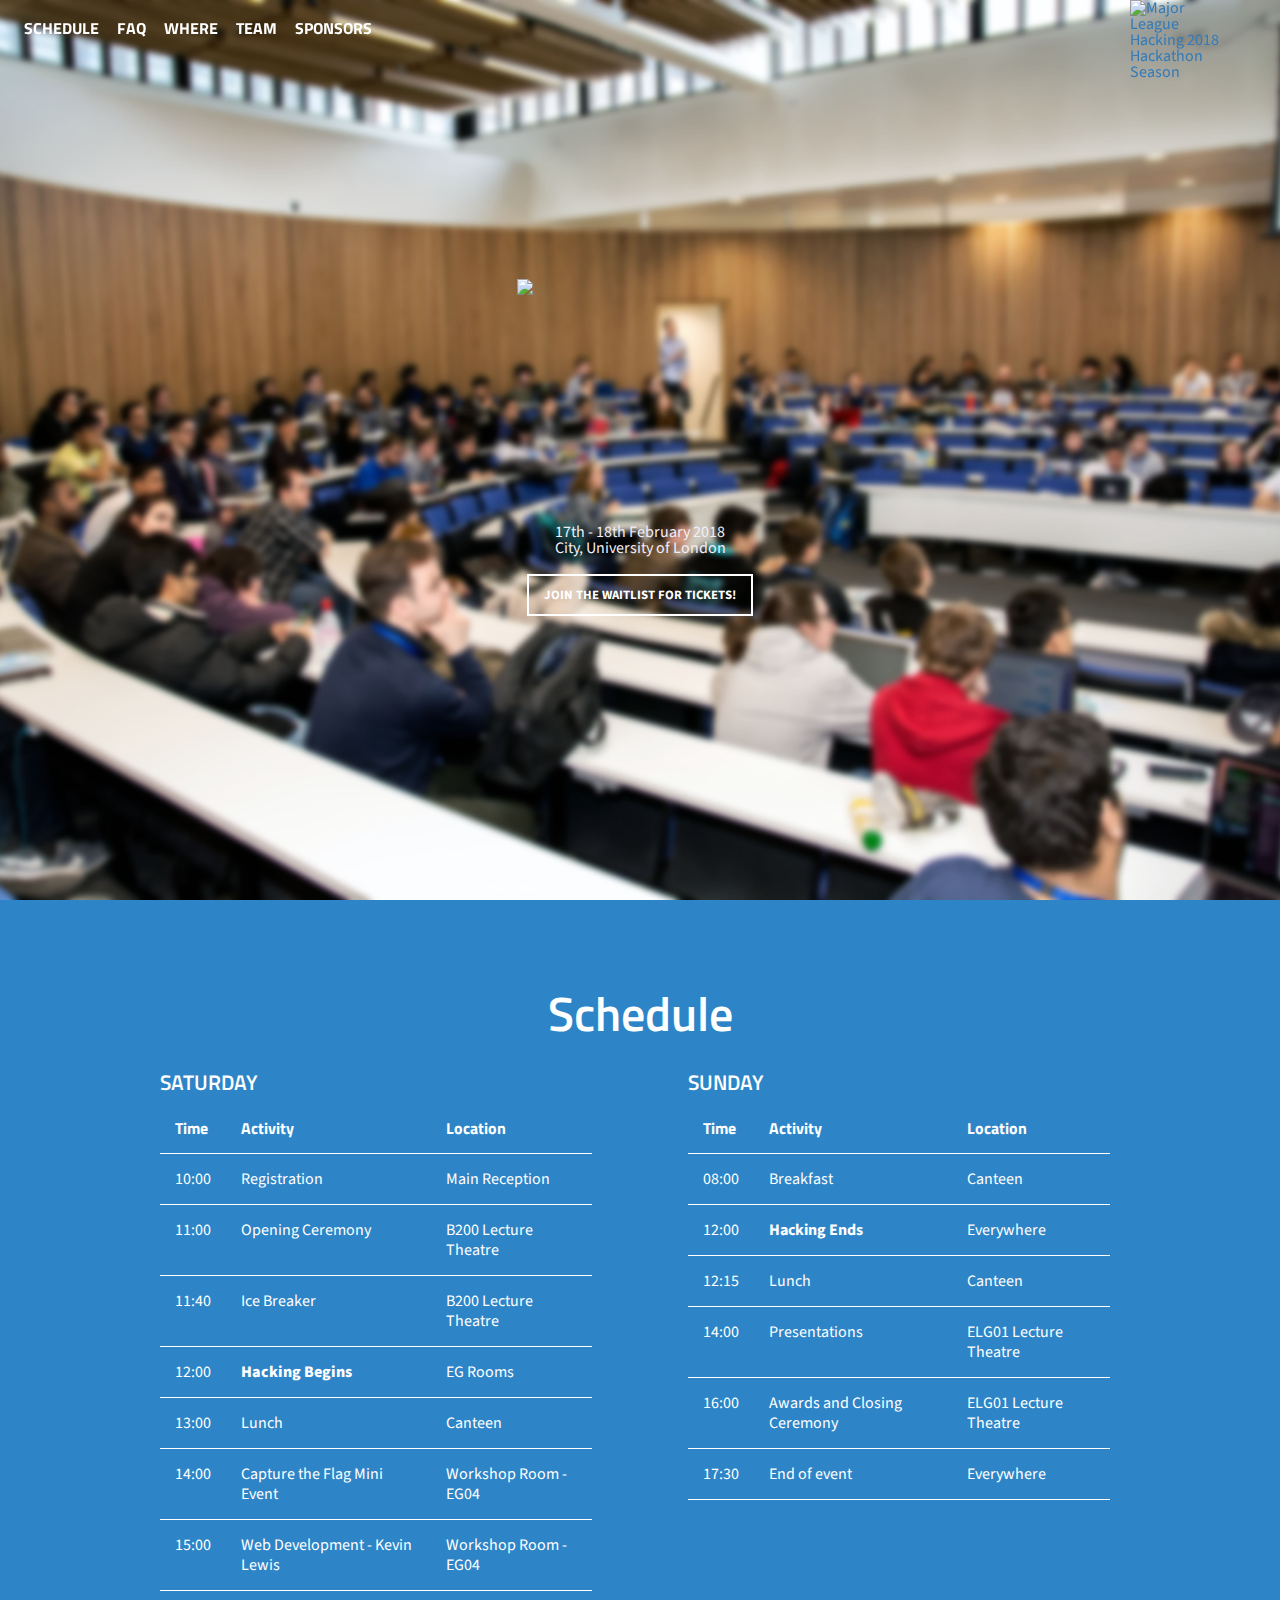
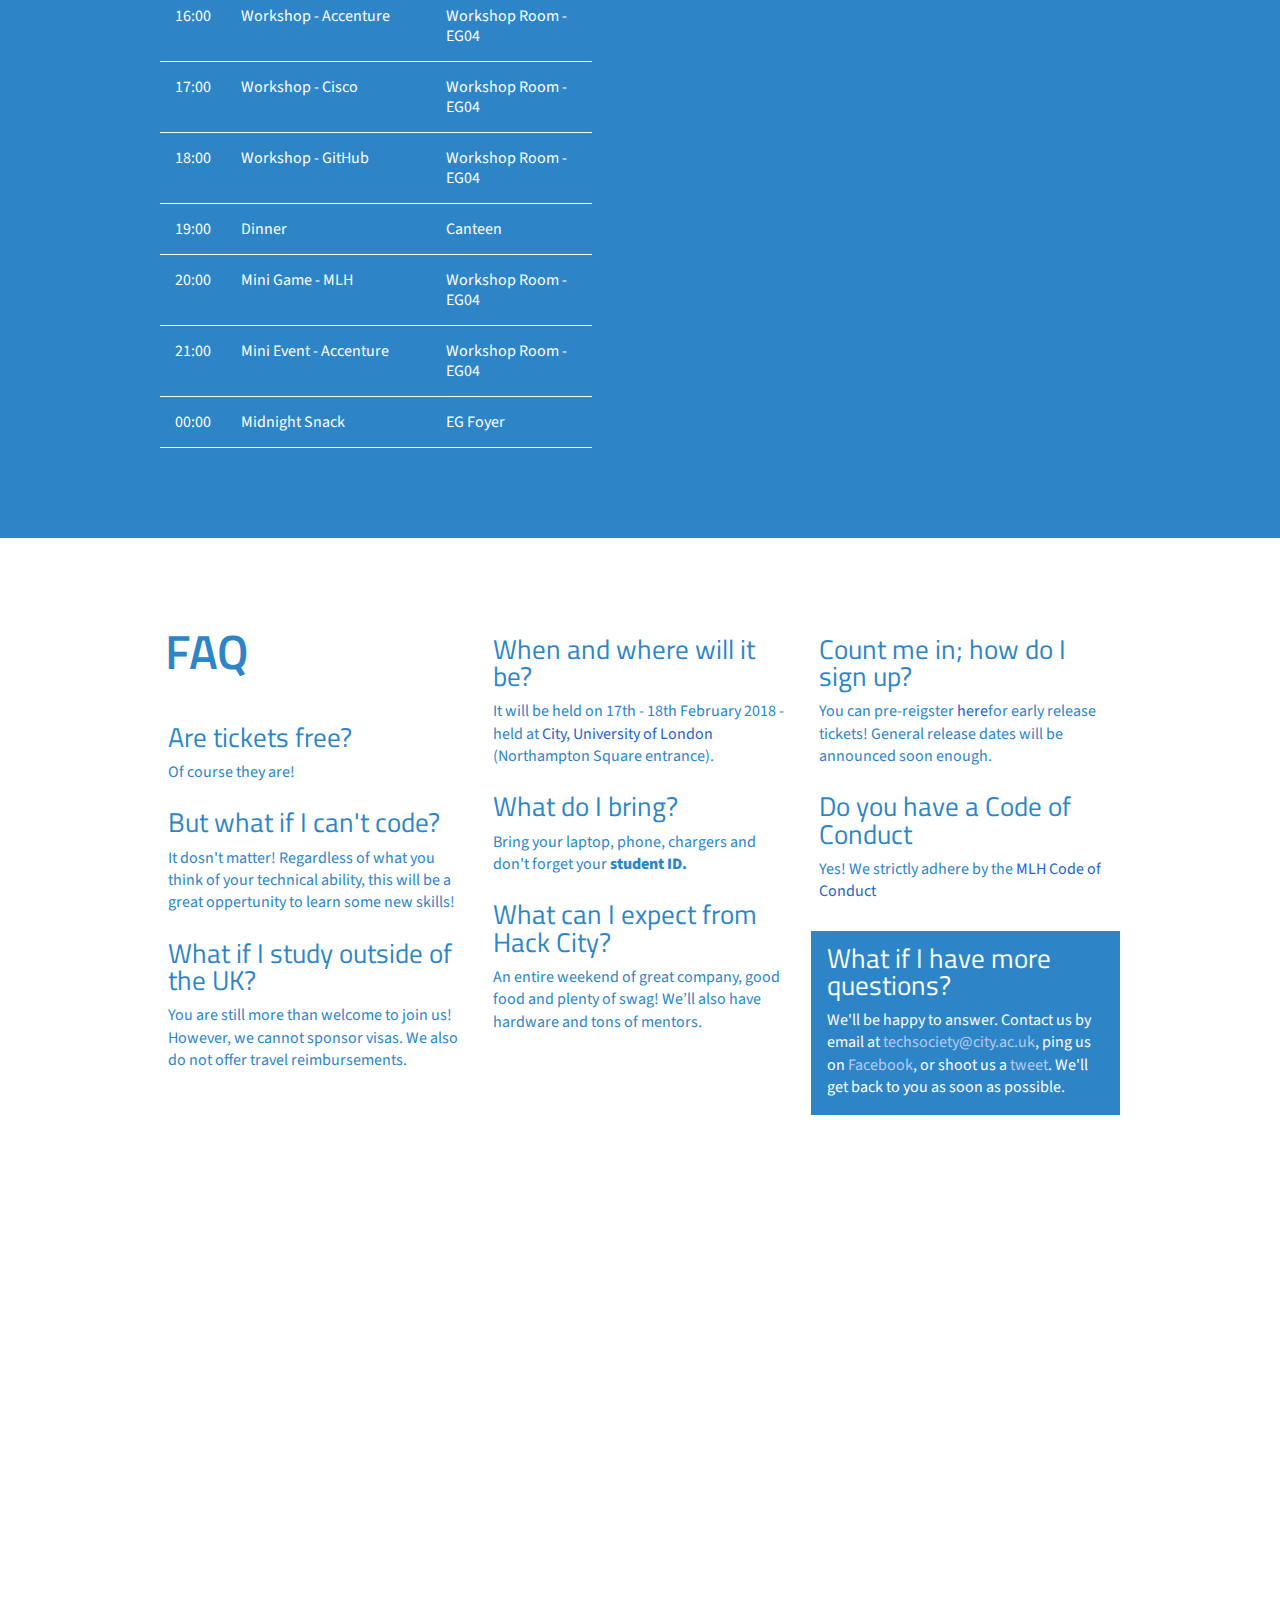
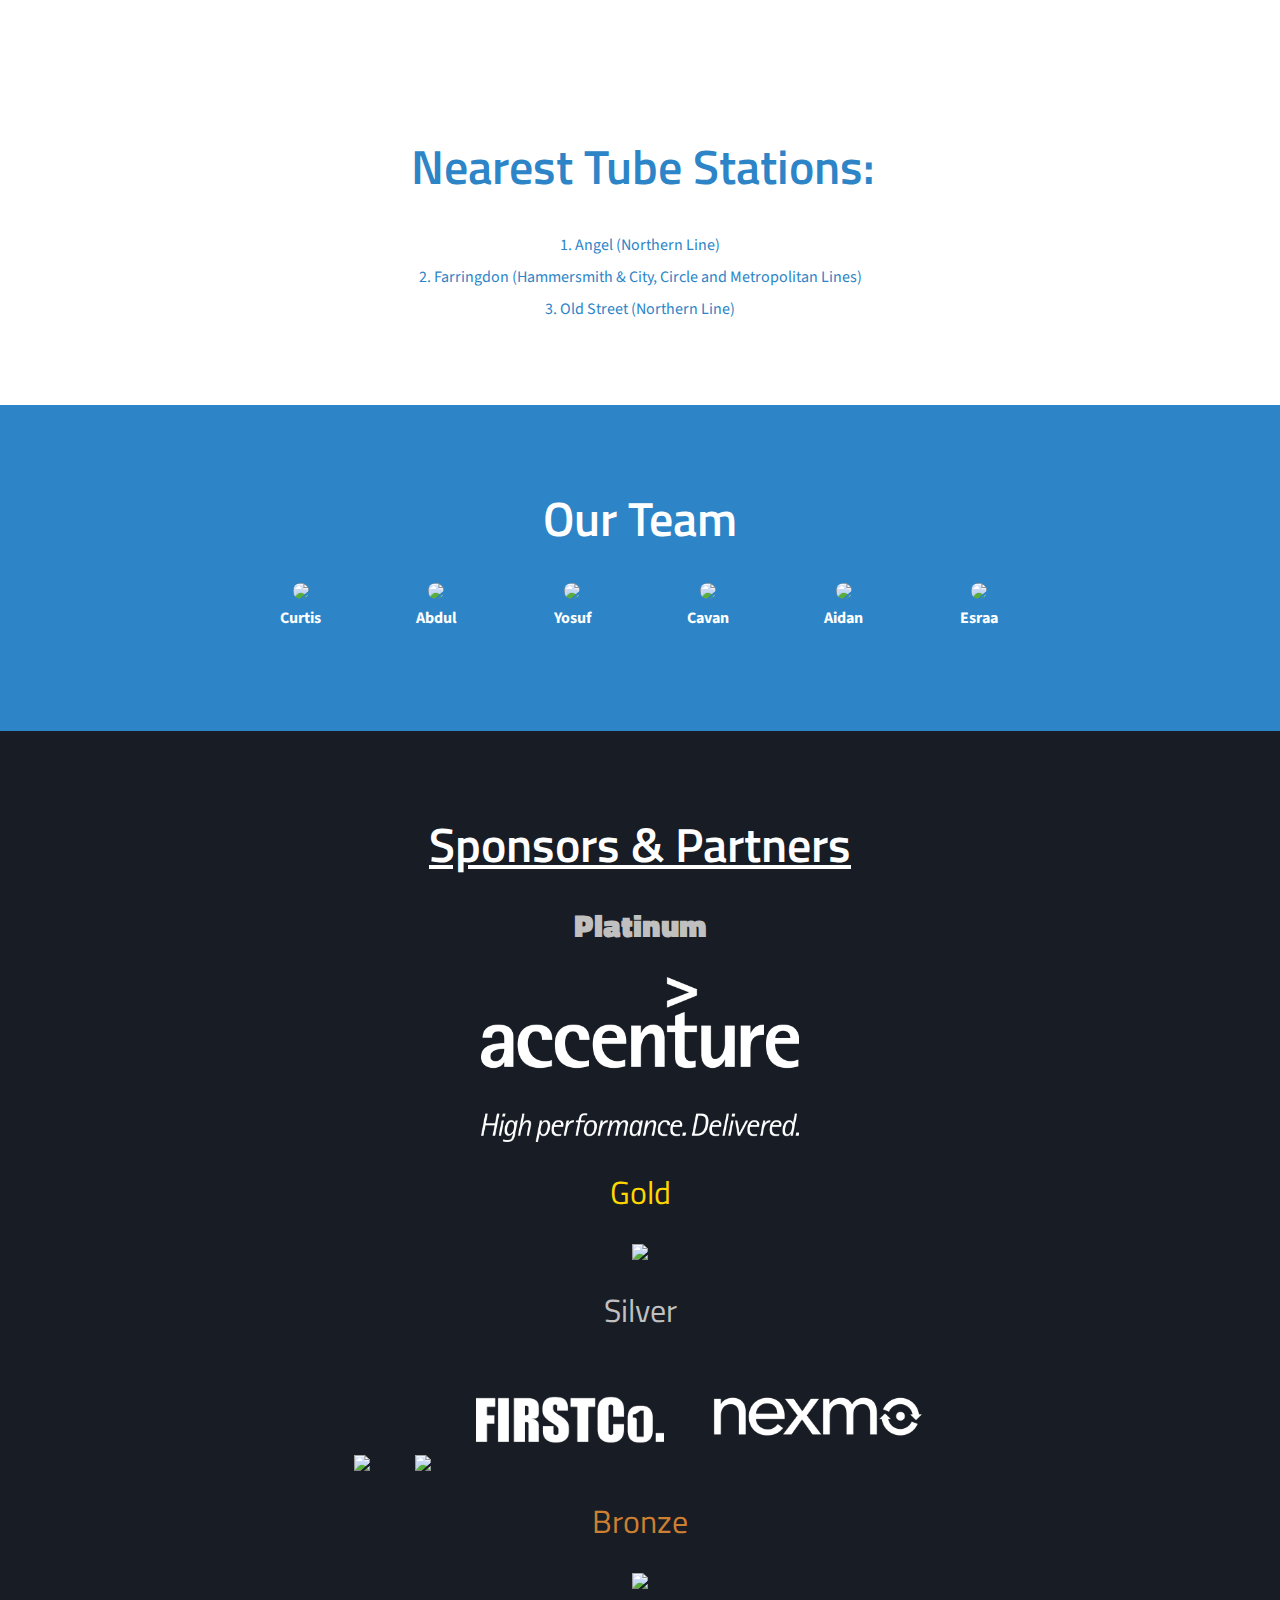
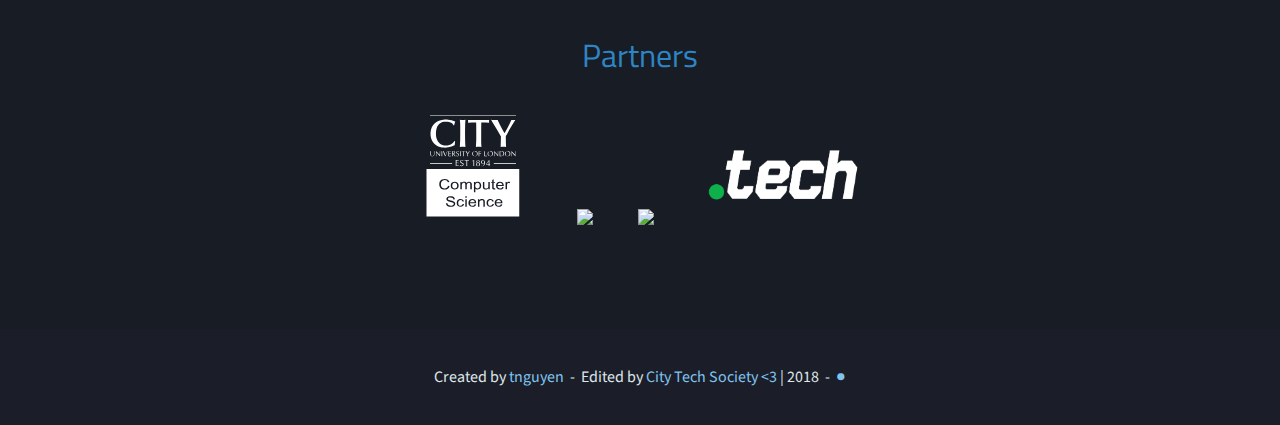
==== commit c07ca170: "New updated schedule" ====
--- a/index.html
+++ b/index.html
@@ -3,7 +3,6 @@
 	<head>
 		<meta charset="UTF-8">
 		<meta name="viewport" content="width=device-width, initial-scale=1, maximum-scale=1, user-scalable=no">
-		<meta name="description" content="HackCity - The student run hackathon hosted by City, University of London. Come join us for our second hackathon event.">
 		<link rel="stylesheet" href="https://maxcdn.bootstrapcdn.com/bootstrap/3.3.7/css/bootstrap.min.css" integrity="sha384-BVYiiSIFeK1dGmJRAkycuHAHRg32OmUcww7on3RYdg4Va+PmSTsz/K68vbdEjh4u" crossorigin="anonymous">
 		<link rel="stylesheet" href="css/style.css">
 		<script type='text/javascript' src='js/particleground.js'></script>
@@ -79,23 +78,28 @@
 						<td>Canteen</td>
 					</tr>
 					<tr>
+						<td>14:00</td>
+						<td>Capture the Flag Mini Event</td>
+						<td>Workshop Room - EG04</td>
+					</tr>
+					<tr>
 						<td>15:00</td>
 						<td>Web Development - Kevin Lewis</td>
 						<td>Workshop Room - EG04</td>
 					</tr>
 					<tr>
 						<td>16:00</td>
-						<td>??? Workshop - Accenture</td>
+						<td>Workshop - Accenture</td>
 						<td>Workshop Room - EG04</td>
 					</tr>
 					<tr>
 						<td>17:00</td>
-						<td>??? Workshop - Cisco</td>
+						<td>Workshop - Cisco</td>
 						<td>Workshop Room - EG04</td>
 					</tr>
 					<tr>
 						<td>18:00</td>
-						<td>??? Workshop - GitHub</td>
+						<td>Workshop - GitHub</td>
 						<td>Workshop Room - EG04</td>
 					</tr>
 					<tr>
@@ -104,13 +108,13 @@
 						<td>Canteen</td>
 					</tr>
 					<tr>
+						<td>20:00</td>
+						<td>Mini Game - MLH</td>
+						<td>Workshop Room - EG04</td>
+					</tr>
+					<tr>
 						<td>21:00</td>
 						<td>Mini Event - Accenture</td>
-						<td>Workshop Room - EG04</td>
-					</tr>
-					<tr>
-						<td>22:30</td>
-						<td>Mini Game - MLH</td>
 						<td>Workshop Room - EG04</td>
 					</tr>
 					<tr>
@@ -154,7 +158,7 @@
 						<td>ELG01 Lecture Theatre</td>
 					</tr>
 					<tr>
-						<td>18:00</td>
+						<td>17:30</td>
 						<td>End of event</td>
 						<td>Everywhere</td>
 					</tr>
@@ -236,32 +240,32 @@
 						<div class="core">
 							<div class="member">
 								<div class="member">
-									<img src="images/squad/curtis.jpg" alt="curtis">
+									<img src="images/squad/curtis.jpg">
 									<span class="name">Curtis</span>
 								</div>
 
 								 <div class="member">
-									<img src="images/squad/abdul.jpg alt="abdul">
+									<img src="images/squad/abdul.jpg">
 									<span class="name">Abdul</span>
 								</div>
 
 								<div class="member">
-									<img src="images/squad/yosuf.jpg" alt="yosuf alt="yosuf">
+									<img src="images/squad/yosuf.jpg">
 									<span class="name">Yosuf</span>
 								</div>
 
 								<div class="member">
-									<img src="images/squad/cavan.jpg" alt="cavan">
+									<img src="images/squad/cavan.jpg">
 									<span class="name">Cavan</span>
 								</div>
 
 								<div class="member">
-									<img src="images/squad/aidan.jpg" alt="aidan">
+									<img src="images/squad/aidan.jpg">
 									<span class="name">Aidan</span>
 								</div>
 
 								<div class="member">
-									<img src="images/squad/esraa.jpg" alt="esraa">
+									<img src="images/squad/esraa.jpg">
 									<span class="name">Esraa</span>
 								</div>
 							</div>
@@ -275,35 +279,35 @@
 				<!--Platinum Sponsors-->
 				<div class="cooler_helpers">
 					<h3 style="color:silver;"><strong>Platinum</strong></h3>
-					<a href="https://accenture.com" target="_blank"><img style="width:350px; height: auto;" src="images/sponsors/accenture.png" class="l" alt="accenture"/></a>
+					<a href="https://accenture.com" target="_blank"><img style="width:350px; height: auto;" src="images/sponsors/accenture.png" class="l"/></a>
 				</div>
 				<!--Gold Sponsors-->
 				<div class="cooler_helpers">
 					<h3 style="color:gold;">Gold</h3>
-	       	<a href="https://www.cisco.com" target="_blank"><img style="width:270px; height: auto;" src="images/sponsors/cisco.png" class="m" alt="cisco"/></a>
+	       	<a href="https://www.cisco.com" target="_blank"><img style="width:270px; height: auto;" src="images/sponsors/cisco.png" class="m"/></a>
 				</div>
 				<!--Silver Sponsors-->
 				<div class="cooler_helpers">
 					<h3 style="color:silver;">Silver</h3>
-					<a href="https://github.com" target="_blank"><img style="width:200px; height: auto;" src="images/sponsors/gh.svg" class="l" alt="github"/></a>
-					<a href="https://www.starlingbank.com/" target="_blank"><img style="width:370px; height: auto;" src="images/sponsors/starling.png" class="l" alt="starling_bank"/></a>
-					<a href="http://www.firstco.uk.com" target="_blank"><img style="width:220px; height: auto;" src="images/sponsors/firstco.png" class="l" alt="firstco"/></a>
-					<a href="https://www.nexmo.com" target="_blank"><img style="width:250px; height: auto;" src="images/sponsors/nexmo.png" class="l" alt="nexmo"/></a>
+					<a href="https://github.com" target="_blank"><img style="width:200px; height: auto;" src="images/sponsors/gh.svg" class="l"/></a>
+					<a href="https://www.starlingbank.com/" target="_blank"><img style="width:370px; height: auto;" src="images/sponsors/starling.png" class="l"/></a>
+					<a href="http://www.firstco.uk.com" target="_blank"><img style="width:220px; height: auto;" src="images/sponsors/firstco.png" class="l"/></a>
+					<a href="https://www.nexmo.com" target="_blank"><img style="width:250px; height: auto;" src="images/sponsors/nexmo.png" class="l"/></a>
 				</div>
 				<!--Bronze Sponsors-->
 				<div class="cooler_helpers">
 					<h3 style="color:#cd7f32;">Bronze</h3>
-					<a href="https://socgen.qumucloud.com/view/H8w3gU7wDJs" target="_blank"><img style="width:300px; height: auto;" src="images/sponsors/socgen.png" class="l" alt="societe_generale"/></a>
+					<a href="https://socgen.qumucloud.com/view/H8w3gU7wDJs" target="_blank"><img style="width:300px; height: auto;" src="images/sponsors/socgen.png" class="l"/></a>
 				</div>
 
 				<br/>
 				<!--Partners-->
 				<div class="cooler_helpers">
 					<h3 style="color:#2e85c6;">Partners</h3>
-	        <a href="https://www.city.ac.uk/department-computer-science" target="_blank"><img style="width:150px; height: auto;" src="images/sponsors/cityCS.svg" class="m" alt="city_computer_science"/></a>
-					<a href="https://www.digitalocean.com" target="_blank"><img style="width:300px; height: auto;" src="images/sponsors/digitalOcean.png" class="m" alt="digial_ocean"/></a>
-					<a href="https://mlh.io" target="_blank"><img style="width:200px; height: auto;" src="images/sponsors/mlh.svg" class="m" alt="mlh"/></a>
-					<a href="http://get.tech/" target="_blank"><img style="width:200px; height: auto;" src="images/sponsors/tech.png" class="m" alt=".tech"/></a>
+	        <a href="https://www.city.ac.uk/department-computer-science" target="_blank"><img style="width:150px; height: auto;" src="images/sponsors/cityCS.svg" class="m"/></a>
+					<a href="https://www.digitalocean.com" target="_blank"><img style="width:300px; height: auto;" src="images/sponsors/digitalOcean.png" class="m"/></a>
+					<a href="https://mlh.io" target="_blank"><img style="width:200px; height: auto;" src="images/sponsors/mlh.svg" class="m"/></a>
+					<a href="http://get.tech/" target="_blank"><img style="width:200px; height: auto;" src="images/sponsors/tech.png" class="m"/></a>
 				</div>
 			</div>
 		</section>
@@ -313,10 +317,10 @@
 		</footer>
 		</body>
 
-		<a id="mlh-trust-badge" style="display:block;max-width:100px;min-width:60px;position:fixed;right:50px;top:0;width:10%;z-index:10000" href="https://mlh.io/seasons/eu-2018/events?utm_source=eu-2018&utm_medium=TrustBadge&utm_campaign=eu-2018&utm_content=white" target="_blank"><img src="https://s3.amazonaws.com/logged-assets/trust-badge/2018/white.svg" alt="Major League Hacking 2018 Hackathon Season" style="width:100%" alt="trust-badge"></a>
+		<a id="mlh-trust-badge" style="display:block;max-width:100px;min-width:60px;position:fixed;right:50px;top:0;width:10%;z-index:10000" href="https://mlh.io/seasons/eu-2018/events?utm_source=eu-2018&utm_medium=TrustBadge&utm_campaign=eu-2018&utm_content=white" target="_blank"><img src="https://s3.amazonaws.com/logged-assets/trust-badge/2018/white.svg" alt="Major League Hacking 2018 Hackathon Season" style="width:100%"></a>
 		<div id="signup-wrapper" style="display:none; opacity:0;">
 			<div id="signup-form">
-				<img onClick="signupHide()" src="images/close.png" class="signup-close" alt="signup-close">
+				<img onClick="signupHide()" src="images/close.png" class="signup-close">
 					<form action="https://twitter.us13.list-manage.com/subscribe?u=19caad93518708ccfc4e938ca&id=69f51cc0e4" method="post" id="mc-embedded-subscribe-form" name="mc-embedded-subscribe-form" class="validate" target="_blank" novalidate>
 					<h2>Subscribe to our mailing list</h2>
 					<p>Get updates on ticket release dates and other stuff - We don't spam and only email you stuff you actually want to know.</p>
